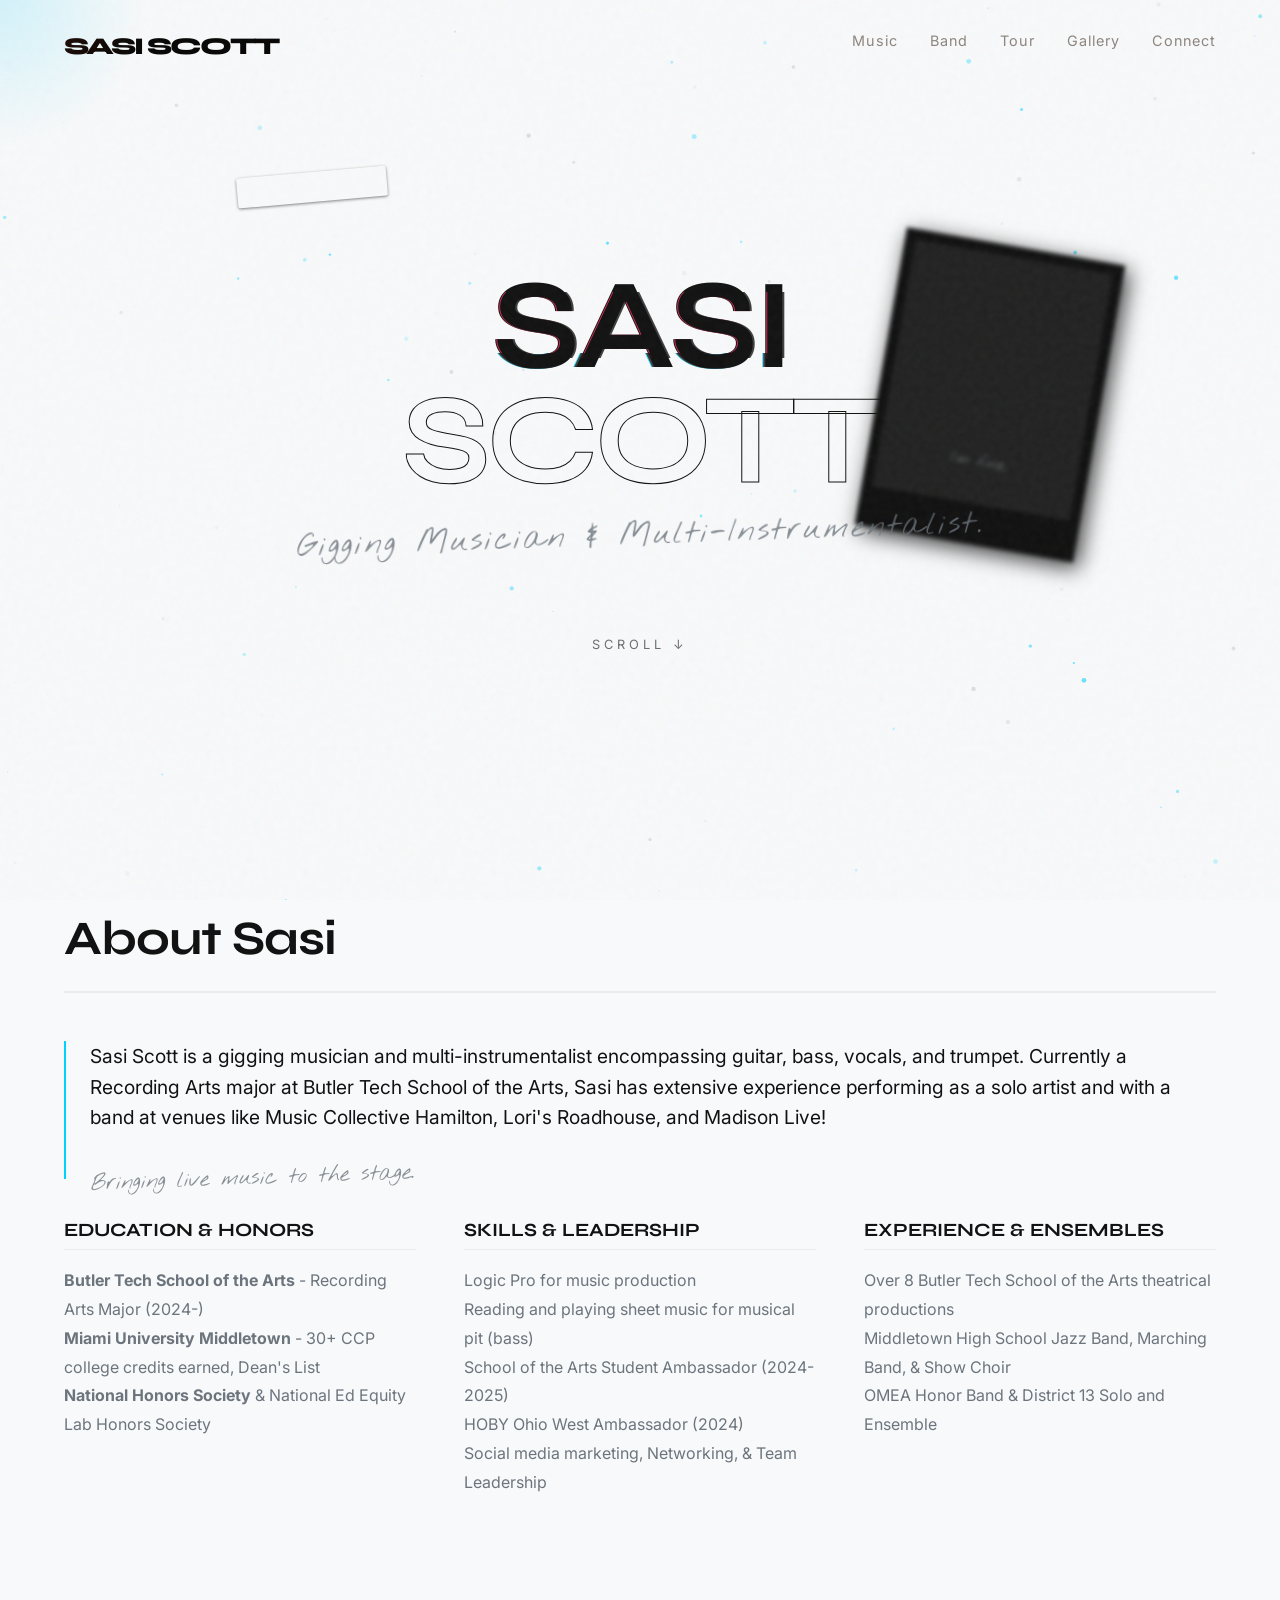
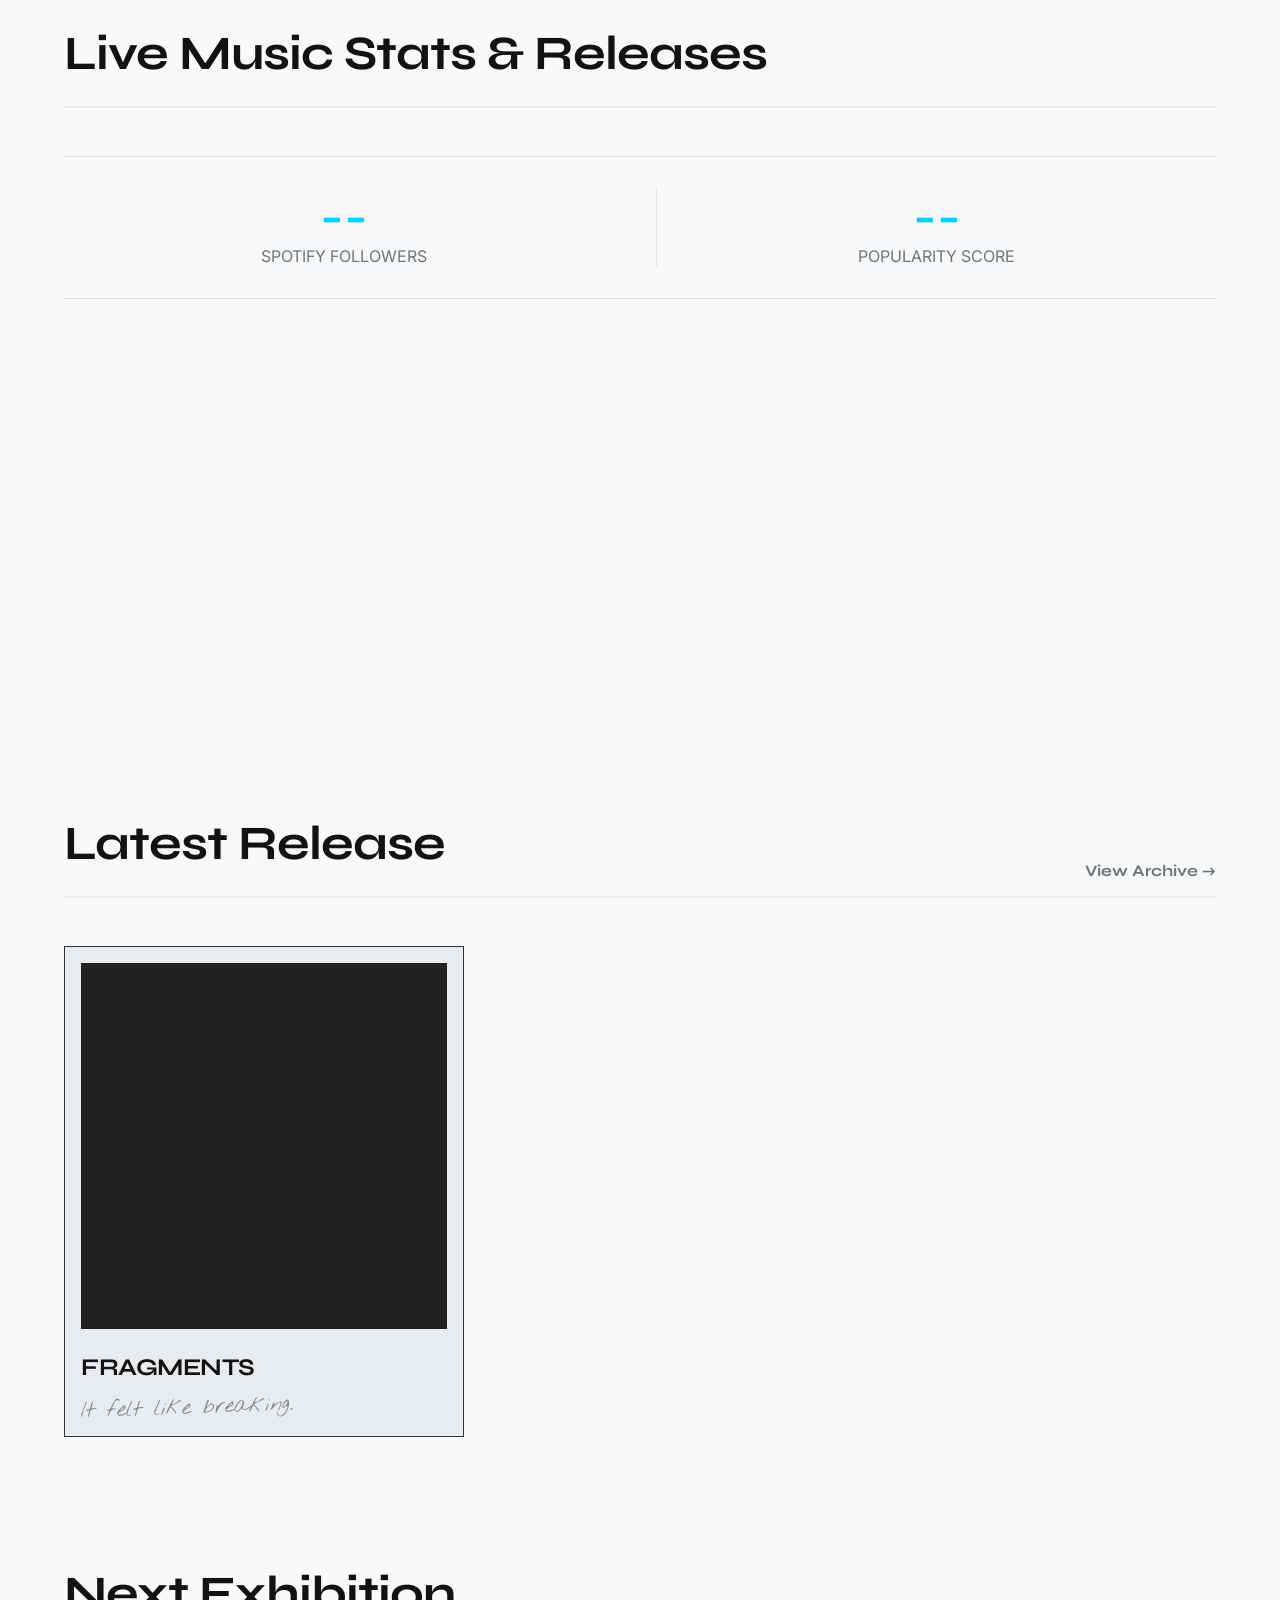
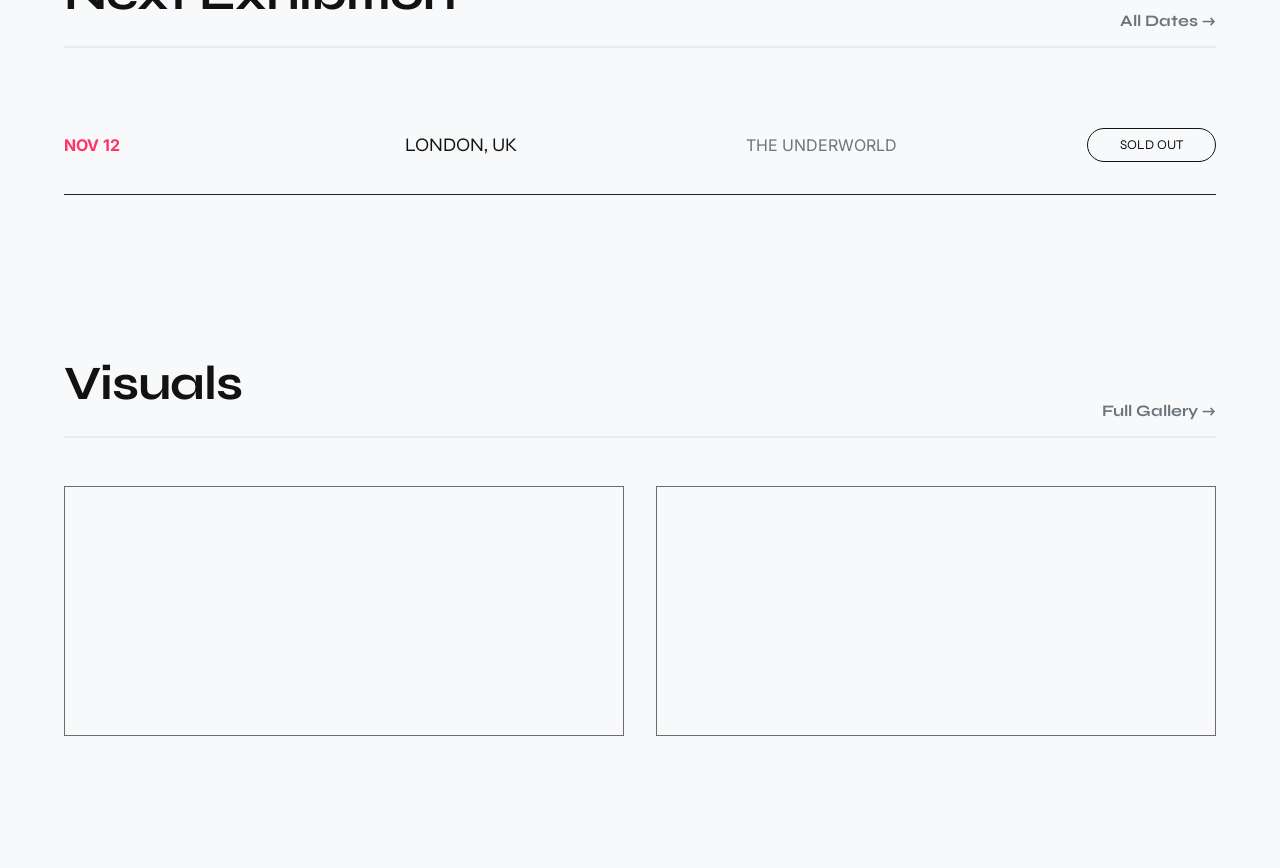
==== index.html @ 27480a1c "update backend error checking" ====
<!DOCTYPE html>
<html lang="en">
<head>
    <meta charset="UTF-8">
    <meta name="viewport" content="width=device-width, initial-scale=1.0">
    <title>Sasi Scott | Contemporary Art & Music</title>
    <link rel="stylesheet" href="css/style.css">
    <link rel="preconnect" href="https://fonts.googleapis.com">
    <link rel="preconnect" href="https://fonts.gstatic.com" crossorigin>
    <link href="https://fonts.googleapis.com/css2?family=Inter:wght@300;400;800&family=Nothing+You+Could+Do&family=Syne:wght@400;700;800&display=swap" rel="stylesheet">
</head>
<body>
    <!-- Netlify Identity Widget for CMS -->
    <script src="https://identity.netlify.com/v1/netlify-identity-widget.js"></script>

    <div id="grain-overlay"></div>
    <div class="cursor-glow"></div>

    <!-- Ambient Particles Background -->
    <canvas id="particle-canvas"></canvas>

    <nav>
        <div class="logo"><a href="#" onclick="navTo('home')">SASI SCOTT</a></div>
        <div class="links">
            <a href="#" onclick="navTo('music')">Music</a>
            <a href="#" onclick="navTo('band')">Band</a>
            <a href="#" onclick="navTo('tour')">Tour</a>
            <a href="#" onclick="navTo('gallery')">Gallery</a>
            <a href="#" onclick="navTo('contact')">Connect</a>
        </div>
    </nav>

    <main id="app">
        <!-- Home Section -->
        <section id="home" class="view active">
            <div class="hero-container">
                <div class="floating-element tape" style="top: 10%; left: 15%; transform: rotate(-5deg);"></div>
                <div class="floating-element photo blur-effect" style="top: 20%; right: 10%; transform: rotate(10deg);">
                    <div class="polaroid">I'm fine.</div>
                </div>
                <h1 class="cinematic-title">
                    <span class="glitch" data-text="SASI">SASI</span><br>
                    <span class="outline-text">SCOTT</span>
                </h1>
                <p class="handwritten hero-notes">Gigging Musician & Multi-Instrumentalist.</p>
                <div class="cta-scroll">Scroll &darr;</div>
            </div>

            <!-- Home Content Summaries -->
            <div class="home-summary">
                
                <!-- About Me -->
                <div class="summary-block reveal">
                    <div class="exhibit-header">
                        <h2>About Sasi</h2>
                    </div>
                    <div class="about-content" style="display: flex; flex-direction: column; gap: 2.5rem;">
                        <!-- Intro Bio -->
                        <div style="border-left: 2px solid var(--accent); padding-left: 1.5rem;">
                            <p style="font-size: 1.2rem; line-height: 1.6; margin-bottom: 1rem;">
                                Sasi Scott is a gigging musician and multi-instrumentalist encompassing guitar, bass, vocals, and trumpet. Currently a Recording Arts major at Butler Tech School of the Arts, Sasi has extensive experience performing as a solo artist and with a band at venues like Music Collective Hamilton, Lori's Roadhouse, and Madison Live!
                            </p>
                            <p class="handwritten">Bringing live music to the stage.</p>
                        </div>
                        
                        <!-- Resume Grid -->
                        <div style="display: grid; grid-template-columns: repeat(auto-fit, minmax(280px, 1fr)); gap: 3rem;">
                            
                            <!-- Education & Honors -->
                            <div>
                                <h3 style="font-family: var(--font-heading); margin-bottom: 1rem; border-bottom: 1px solid var(--charcoal); padding-bottom: 0.5rem; text-transform: uppercase;">Education & Honors</h3>
                                <ul style="list-style: none; color: var(--silver); line-height: 1.8;">
                                    <li><strong>Butler Tech School of the Arts</strong> - Recording Arts Major (2024-)</li>
                                    <li><strong>Miami University Middletown</strong> - 30+ CCP college credits earned, Dean's List</li>
                                    <li><strong>National Honors Society</strong> & National Ed Equity Lab Honors Society</li>
                                </ul>
                            </div>
                            
                            <!-- Skills & Tools -->
                            <div>
                                <h3 style="font-family: var(--font-heading); margin-bottom: 1rem; border-bottom: 1px solid var(--charcoal); padding-bottom: 0.5rem; text-transform: uppercase;">Skills & Leadership</h3>
                                <ul style="list-style: none; color: var(--silver); line-height: 1.8;">
                                    <li>Logic Pro for music production</li>
                                    <li>Reading and playing sheet music for musical pit (bass)</li>
                                    <li>School of the Arts Student Ambassador (2024-2025)</li>
                                    <li>HOBY Ohio West Ambassador (2024)</li>
                                    <li>Social media marketing, Networking, & Team Leadership</li>
                                </ul>
                            </div>

                            <!-- Extracurriculars -->
                            <div>
                                <h3 style="font-family: var(--font-heading); margin-bottom: 1rem; border-bottom: 1px solid var(--charcoal); padding-bottom: 0.5rem; text-transform: uppercase;">Experience & Ensembles</h3>
                                <ul style="list-style: none; color: var(--silver); line-height: 1.8;">
                                    <li>Over 8 Butler Tech School of the Arts theatrical productions</li>
                                    <li>Middletown High School Jazz Band, Marching Band, & Show Choir</li>
                                    <li>OMEA Honor Band & District 13 Solo and Ensemble</li>
                                </ul>
                            </div>
                            
                        </div>
                    </div>
                </div>

                <!-- Music Stats & Spotify -->
                <div class="summary-block reveal">
                    <div class="exhibit-header">
                        <h2>Live Music Stats & Releases</h2>
                    </div>
                    
                    <!-- Live Stats Container fetched from Netlify Function -->
                    <div id="spotify-live-stats" class="stats-grid" style="display: grid; grid-template-columns: repeat(2, 1fr); gap: 2rem; text-align: center; border-top: 1px solid var(--washed-blue); border-bottom: 1px solid var(--washed-blue); padding: 2rem 0; margin-bottom: 2rem;">
                        <div>
                            <h3 id="stat-followers" style="font-size: 3rem; font-family: var(--font-heading); color: var(--accent);">--</h3>
                            <p style="color: var(--silver); text-transform: uppercase;">Spotify Followers</p>
                        </div>
                        <div style="border-left: 1px solid var(--washed-blue);">
                            <h3 id="stat-popularity" style="font-size: 3rem; font-family: var(--font-heading); color: var(--accent);">--</h3>
                            <p style="color: var(--silver); text-transform: uppercase;">Popularity Score</p>
                        </div>
                    </div>

                    <!-- Auto-updating Spotify element -->
                    <div style="text-align: center;">
                        <iframe src="https://open.spotify.com/embed/artist/3WTWf9VjFi4QbSoHV52VGJ" width="100%" height="352" frameBorder="0" allowfullscreen="" allow="autoplay; clipboard-write; encrypted-media; fullscreen; picture-in-picture"></iframe>
                    </div>
                </div>

                <!-- Music Teaser -->
                <div class="summary-block reveal">
                    <div class="exhibit-header">
                        <h2>Latest Release</h2>
                        <a href="#" onclick="navTo('music')" class="view-more">View Archive &rarr;</a>
                    </div>
                    <div class="album-card exhibit-item" style="max-width: 400px;">
                        <div class="album-art" style="background: #222"></div>
                        <div class="album-info">
                            <h3>FRAGMENTS</h3>
                            <p class="handwritten">It felt like breaking.</p>
                        </div>
                    </div>
                </div>

                <!-- Tour Teaser -->
                <div class="summary-block reveal">
                    <div class="exhibit-header">
                        <h2>Next Exhibition</h2>
                        <a href="#" onclick="navTo('tour')" class="view-more">All Dates &rarr;</a>
                    </div>
                    <ul class="tour-list" style="margin-bottom: 2rem;">
                        <li class="tour-date">
                            <span class="date">NOV 12</span>
                            <span class="city">LONDON, UK</span>
                            <span class="venue">THE UNDERWORLD</span>
                            <button class="tix-btn">SOLD OUT</button>
                        </li>
                    </ul>
                </div>

                <!-- Gallery Teaser -->
                <div class="summary-block reveal">
                    <div class="exhibit-header">
                        <h2>Visuals</h2>
                        <a href="#" onclick="navTo('gallery')" class="view-more">Full Gallery &rarr;</a>
                    </div>
                    <div class="masonry" style="column-count: 2;">
                        <div class="masonry-item" style="height: 250px; background: url('https://images.unsplash.com/photo-1514525253161-7a46d19cd819?q=80&w=2667&auto=format&fit=crop') center/cover;"></div>
                        <div class="masonry-item" style="height: 250px; background: url('https://images.unsplash.com/photo-1459749411175-04bf5292ceea?q=80&w=2000&auto=format&fit=crop') center/cover;"></div>
                    </div>
                </div>
            </div>
        </section>

        <!-- Music Section -->
        <section id="music" class="view">
            <div class="exhibit-header reveal">
                <h2>I. Solo Archive</h2>
                <p>Curated noise and late night thoughts. Just me.</p>
            </div>
            <div class="albums-grid" id="dynamic-music">
                <!-- Music cards will be loaded here from data.js -->
            </div>
        </section>

        <!-- Band Section -->
        <section id="band" class="view">
            <div class="scrapbook-container reveal">
                <h2 class="chaos-title">THE BAND</h2>
                <div class="exhibit-header" style="position: relative; z-index: 10; margin-top: 5rem;">
                    <h3>My live band. A separate entity.</h3>
                    <p>They are family, but the chaos they bring is entirely their own.</p>
                </div>
                <div class="scrapbook-item" style="top:30%; left:10%; transform:rotate(-4deg);">
                    <div class="tape-piece"></div>
                    <div class="placeholder-img" style="background:#222;">[ Blurred Rehearsal Photo ]</div>
                    <p class="handwritten">3 AM in London</p>
                </div>
                <div class="scrapbook-item" style="top:40%; right:15%; transform:rotate(6deg);">
                    <div class="tape-piece"></div>
                    <div class="placeholder-img" style="background:#333;">[ Stage Dive ]</div>
                    <p class="handwritten">Everything hurts</p>
                </div>
            </div>
        </section>

        <!-- Tour Section -->
        <section id="tour" class="view">
            <div class="exhibit-header">
                <h2>II. Live Exhibitions</h2>
            </div>
            <ul class="tour-list" id="dynamic-tour">
                <!-- Tour dates will be loaded here from data.js -->
            </ul>
        </section>

        <!-- Gallery Section -->
        <section id="gallery" class="view">
             <div class="exhibit-header reveal">
                 <h2>III. Visual Archive</h2>
                 <p>Disposable thoughts.</p>
             </div>
             <div class="masonry" id="dynamic-gallery">
                 <!-- Gallery images will be loaded here from data.js -->
             </div>
        </section>

        <!-- Contact Section -->
        <section id="contact" class="view">
            <div class="contact-container reveal">
                <h2 class="cinematic-title" style="font-size: 4rem;">DROP A LINE</h2>
                <div class="contact-grid">
                    <div class="contact-info">
                        <p>Management: mgmt@sasiscott.com</p>
                        <p>Booking: live@sasiscott.com</p>
                        <ul class="social-links">
                            <li><a href="#">Spotify</a></li>
                            <li><a href="#">Apple Music</a></li>
                            <li><a href="#">Instagram</a></li>
                            <li><a href="#">YouTube</a></li>
                        </ul>
                    </div>
                    <form class="minimal-form">
                        <input type="text" placeholder="Your name" required>
                        <input type="email" placeholder="Your email" required>
                        <textarea placeholder="Tell me something..." rows="4" required></textarea>
                        <button type="submit" class="tix-btn">Send into the void</button>
                    </form>
                </div>
            </div>
        </section>

    </main>

    <!-- App Logic -->
    <script src="js/app.js"></script>

    <!-- Handle CMS Authentication Redirect -->
    <script>
      if (window.netlifyIdentity) {
        window.netlifyIdentity.on("init", user => {
          if (!user) {
            window.netlifyIdentity.on("login", () => {
              document.location.href = "/admin/";
            });
          }
        });
      }
    </script>
</body>
</html>
---- css/style.css ----
:root {
    --bg-dark: #f8f9fa; /* Bright, clean gallery white */
    --charcoal: #e9ecef; /* Light structural shapes */
    --silver: #6c757d; /* Medium cool grey for subtle text */
    --faded-white: #121212; /* Core text now dark for contrast */
    --washed-blue: #dee2e6; /* Soft architectural borders */
    --muted-purple: #f1f3f5; /* Off-white block shadows */
    --soft-red: #ff3366; /* Vibrant abstract pink/red */
    --accent: #00d2ff; /* Electric cyan contrast */
    --font-heading: 'Syne', sans-serif;
    --font-body: 'Inter', sans-serif;
    --font-hand: 'Nothing You Could Do', cursive;
}

* {
    box-sizing: border-box;
    margin: 0;
    padding: 0;
}

body {
    background-color: var(--bg-dark);
    color: var(--faded-white);
    font-family: var(--font-body);
    overflow-x: hidden;
    scroll-behavior: smooth;
    cursor: crosshair; /* Adds to the chaotic artistic feel */
}

/* Film Grain Overlay */
#grain-overlay {
    position: fixed;
    top: 0;
    left: 0;
    width: 100vw;
    height: 100vh;
    pointer-events: none;
    z-index: 9999;
    opacity: 0.04;
    background-image: url('data:image/svg+xml,%3Csvg viewBox="0 0 200 200" xmlns="http://www.w3.org/2000/svg"%3E%3Cfilter id="noiseFilter"%3E%3CfeTurbulence type="fractalNoise" baseFrequency="0.65" numOctaves="3" stitchTiles="stitch"/%3E%3C/filter%3E%3Crect width="100%25" height="100%25" filter="url(%23noiseFilter)"/%3E%3C/svg%3E');
}

/* Custom Cursor Glow */
.cursor-glow {
    position: fixed;
    top: 0;
    left: 0;
    width: 300px;
    height: 300px;
    background: radial-gradient(circle, rgba(0, 210, 255, 0.15) 0%, rgba(248, 249, 250, 0) 70%);
    border-radius: 50%;
    pointer-events: none;
    transform: translate(-50%, -50%);
    z-index: 1;
    mix-blend-mode: multiply;
    transition: width 0.3s, height 0.3s;
}

/* Ambient Particles Canvas */
#particle-canvas {
    position: fixed;
    top: 0;
    left: 0;
    width: 100vw;
    height: 100vh;
    z-index: -2;
    pointer-events: none;
}

/* Navigation */
nav {
    position: fixed;
    top: 0;
    left: 0;
    width: 100%;
    display: flex;
    justify-content: space-between;
    padding: 2rem 4rem;
    z-index: 100;
    mix-blend-mode: difference;
}

.logo a {
    font-family: var(--font-heading);
    font-weight: 800;
    font-size: 1.5rem;
    letter-spacing: -2px;
    color: #fff;
    text-decoration: none;
    text-transform: uppercase;
}

.links {
    display: flex;
    gap: 2rem;
}

.links a {
    color: var(--silver);
    text-decoration: none;
    font-size: 0.9rem;
    letter-spacing: 1px;
    position: relative;
    transition: color 0.3s;
}

.links a:hover {
    color: #fff;
}

.links a::after {
    content: '';
    position: absolute;
    bottom: -5px;
    left: 0;
    width: 0%;
    height: 1px;
    background-color: var(--soft-red);
    transition: width 0.3s ease;
}

.links a:hover::after {
    width: 100%;
}

/* Views Routing */
.view {
    display: none;
    min-height: 100vh;
    padding: 100px 4rem;
    position: relative;
    z-index: 10;
    animation: fadeExh 0.8s ease forwards;
    opacity: 0;
}

.view.active {
    display: block;
}

@keyframes fadeExh {
    from { opacity: 0; transform: translateY(20px); filter: blur(10px); }
    to { opacity: 1; transform: translateY(0); filter: blur(0); }
}

/* Typography styles */
.handwritten {
    font-family: var(--font-hand);
    color: var(--silver);
    font-size: 1.4rem;
    transform: rotate(-2deg);
    opacity: 0.8;
}

.exhibit-header {
    margin-bottom: 4rem;
    border-bottom: 1px solid #333;
    padding-bottom: 1rem;
}

.exhibit-header h2 {
    font-family: var(--font-heading);
    font-size: 3rem;
    font-weight: 700;
    letter-spacing: -1px;
    margin-bottom: 0.5rem;
    text-align: left;
}

.exhibit-header p {
    color: var(--silver);
    font-style: italic;
}

/* Home Section */
#home {
    text-align: center;
}

.hero-container {
    position: relative;
    z-index: 2;
    min-height: 80vh;
    display: flex;
    flex-direction: column;
    align-items: center;
    justify-content: center;
}

.cinematic-title {
    font-family: var(--font-heading);
    font-size: 8rem;
    line-height: 0.9;
    letter-spacing: -5px;
    text-transform: uppercase;
    position: relative;
    display: inline-block;
}

.outline-text {
    -webkit-text-stroke: 1px var(--faded-white);
    color: transparent;
}

/* Glitch Effect */
.glitch {
    position: relative;
    display: inline-block;
    color: var(--faded-white);
}

.glitch::before, .glitch::after {
    content: attr(data-text);
    position: absolute;
    top: 0;
    left: 0;
    width: 100%;
    height: 100%;
    opacity: 0.8;
}

.glitch::before {
    left: 2px;
    text-shadow: -1px 0 var(--soft-red);
    clip: rect(24px, 550px, 90px, 0);
    animation: glitch-anim 2s infinite linear alternate-reverse;
}

.glitch::after {
    left: -2px;
    text-shadow: -1px 0 var(--accent);
    clip: rect(85px, 550px, 140px, 0);
    animation: glitch-anim 2.5s infinite linear alternate-reverse;
}

@keyframes glitch-anim {
    0% { clip: rect(42px, 9999px, 44px, 0); }
    20% { clip: rect(12px, 9999px, 59px, 0); }
    40% { clip: rect(48px, 9999px, 98px, 0); }
    60% { clip: rect(85px, 9999px, 10px, 0); }
    80% { clip: rect(6px, 9999px, 80px, 0); }
    100% { clip: rect(90px, 9999px, 110px, 0); }
}

.hero-notes {
    margin-top: 1rem;
    font-size: 2rem;
    letter-spacing: 2px;
}

.cta-scroll {
    margin-top: 5rem;
    font-size: 0.8rem;
    letter-spacing: 4px;
    text-transform: uppercase;
    animation: bob 2s infinite ease-in-out;
    opacity: 0.6;
}

@keyframes bob {
    0%, 100% { transform: translateY(0); }
    50% { transform: translateY(10px); }
}

/* Floating Elements (Tape, Polaroids) */
.floating-element {
    position: absolute;
    z-index: -1;
}

.tape {
    width: 150px;
    height: 30px;
    background-color: rgba(255,255,255,0.1);
    box-shadow: 0 1px 3px rgba(0,0,0,0.5);
    border-radius: 2px;
}

.photo {
    background: #111;
    padding: 10px 10px 40px 10px;
    border: 1px solid #333;
    box-shadow: 5px 5px 20px rgba(0,0,0,0.8);
}

.photo .polaroid {
    background: #222;
    width: 200px;
    height: 250px;
    display: flex;
    align-items: flex-end;
    justify-content: center;
    padding-bottom: 2rem;
    font-family: var(--font-hand);
    color: var(--silver);
}

.blur-effect {
    filter: blur(2px) grayscale(50%);
    transition: filter 0.5s ease;
}

.blur-effect:hover {
    filter: blur(0px) grayscale(0%);
    z-index: 10;
}

/* Music Section */
.albums-grid {
    display: grid;
    grid-template-columns: repeat(auto-fit, minmax(300px, 1fr));
    gap: 3rem;
}

.album-card {
    background: var(--charcoal);
    padding: 1rem;
    border: 1px solid #333;
    transition: transform 0.4s ease, box-shadow 0.4s ease;
}

.album-card:hover {
    transform: translateY(-10px) scale(1.02);
    box-shadow: 0 20px 40px rgba(0,0,0,0.7);
}

.album-art {
    width: 100%;
    aspect-ratio: 1;
    background: #222; /* Placeholder */
    margin-bottom: 1.5rem;
    position: relative;
    overflow: hidden;
}

.album-art::after {
    content: '';
    position: absolute;
    top: 0; left: -100%;
    width: 50%; height: 100%;
    background: linear-gradient(to right, transparent, rgba(255,255,255,0.1), transparent);
    transform: skewX(-20deg);
    transition: 0.5s;
}

.album-card:hover .album-art::after {
    left: 150%;
}

.album-info h3 {
    font-family: var(--font-heading);
    font-size: 1.5rem;
    margin-bottom: 0.5rem;
    letter-spacing: -0.5px;
}

/* Band Scrapbook */
.scrapbook-container {
    position: relative;
    height: 80vh;
}

.chaos-title {
    font-family: var(--font-heading);
    font-size: 6rem;
    position: absolute;
    top: 50%;
    left: 50%;
    transform: translate(-50%, -50%);
    opacity: 0.1;
    white-space: nowrap;
}

.scrapbook-item {
    position: absolute;
    padding: 10px;
    background: rgba(20,20,20,0.9);
    border: 1px solid #444;
    box-shadow: 10px 10px 30px rgba(0,0,0,0.9);
    transition: z-index 0s, transform 0.3s;
}

.scrapbook-item:hover {
    z-index: 100;
    transform: scale(1.1) rotate(0deg) !important;
}

.placeholder-img {
    width: 250px;
    height: 300px;
    display: flex;
    align-items: center;
    justify-content: center;
    color: #666;
    margin-bottom: 1rem;
    font-style: italic;
}

.tape-piece {
    position: absolute;
    top: -15px;
    left: 50%;
    transform: translateX(-50%);
    width: 80px;
    height: 25px;
    background: rgba(255,255,255,0.15);
    backdrop-filter: blur(2px);
}

/* Journal */
.diary-layout {
    max-width: 800px;
    margin: 0 auto;
}

.diary-page {
    background: #111;
    padding: 4rem;
    border-left: 2px dashed #333;
    position: relative;
}

.diary-page .date {
    font-family: monospace;
    color: var(--accent);
    margin-bottom: 2rem;
}

.diary-page p {
    font-size: 1.2rem;
    line-height: 1.8;
    color: var(--silver);
    font-family: serif; /* Adds to diary feel */
}

/* Tour */
.tour-list {
    list-style: none;
}

.tour-date {
    display: flex;
    justify-content: space-between;
    align-items: center;
    padding: 2rem 0;
    border-bottom: 1px solid #222;
    transition: background 0.3s;
}

.tour-date:hover {
    background: rgba(255,255,255,0.02);
    padding-left: 1rem;
    padding-right: 1rem;
}

.tour-date span {
    flex: 1;
}

.tour-date .date { color: var(--soft-red); font-weight: bold; }
.tour-date .city { font-family: var(--font-heading); font-size: 1.2rem; }
.tour-date .venue { color: var(--silver); }

.tix-btn {
    background: transparent;
    border: 1px solid var(--faded-white);
    color: var(--faded-white);
    padding: 0.5rem 2rem;
    border-radius: 50px;
    cursor: pointer;
    font-family: var(--font-heading);
    text-transform: uppercase;
    transition: 0.3s;
}

.tix-btn:hover {
    background: var(--faded-white);
    color: var(--bg-dark);
}

/* Gallery Masonry */
.masonry {
    column-count: 3;
    column-gap: 2rem;
}

.masonry-item {
    background: #1a1a1a;
    margin-bottom: 2rem;
    break-inside: avoid;
    border: 1px solid #333;
    opacity: 0.7;
    transition: 0.5s;
}

.masonry-item:hover {
    opacity: 1;
    box-shadow: 0 0 20px var(--accent);
}

/* Contact Section */
.contact-container {
    max-width: 900px;
    margin: 0 auto;
    padding-top: 5rem;
}

.contact-grid {
    display: grid;
    grid-template-columns: 1fr 1fr;
    gap: 4rem;
    margin-top: 4rem;
}

.contact-info p {
    color: var(--silver);
    margin-bottom: 1rem;
    font-size: 1.1rem;
}

.social-links {
    list-style: none; /* Removing margin-top just to keep it tight, adding it below */
    margin-top: 2rem;
}

.social-links li {
    margin-bottom: 0.8rem;
}

.social-links a {
    color: var(--faded-white);
    text-decoration: none;
    font-family: var(--font-heading);
    font-size: 1.2rem;
    text-transform: uppercase;
    transition: color 0.3s;
}

.social-links a:hover {
    color: var(--soft-red);
}

.minimal-form {
    display: flex;
    flex-direction: column;
    gap: 1.5rem;
}

.minimal-form input, .minimal-form textarea {
    background: transparent;
    border: none;
    border-bottom: 1px solid #444;
    color: var(--faded-white);
    font-family: var(--font-body);
    font-size: 1rem;
    padding: 0.5rem 0;
    resize: vertical;
}

.minimal-form input:focus, .minimal-form textarea:focus {
    outline: none;
    border-bottom-color: var(--soft-red);
}

/* Scroll Reveals */
.reveal {
    opacity: 0;
    transform: translateY(30px);
    transition: all 0.8s ease-out;
}

.reveal.active {
    opacity: 1;
    transform: translateY(0);
}

/* Home Summary Blocks */
.home-summary {
    margin-top: 10vh;
    display: flex;
    flex-direction: column;
    gap: 8rem;
    text-align: left;
}

.summary-block .exhibit-header {
    display: flex;
    justify-content: space-between;
    align-items: flex-end;
    border-bottom: 2px solid var(--charcoal);
    padding-bottom: 1rem;
    margin-bottom: 3rem;
}

.view-more {
    color: var(--silver);
    text-decoration: none;
    font-family: var(--font-heading);
    font-weight: 700;
    font-size: 1rem;
    transition: 0.3s;
}

.view-more:hover {
    color: var(--soft-red);
}

/* Responsive */
@media (max-width: 768px) {
    .cinematic-title { font-size: 4rem; }
    nav { flex-direction: column; align-items: center; gap: 1rem; padding: 1rem; }
    .tour-date { flex-direction: column; gap: 1rem; text-align: center; }
    .masonry { column-count: 1; }
    .view { padding: 120px 2rem 4rem 2rem; }
}
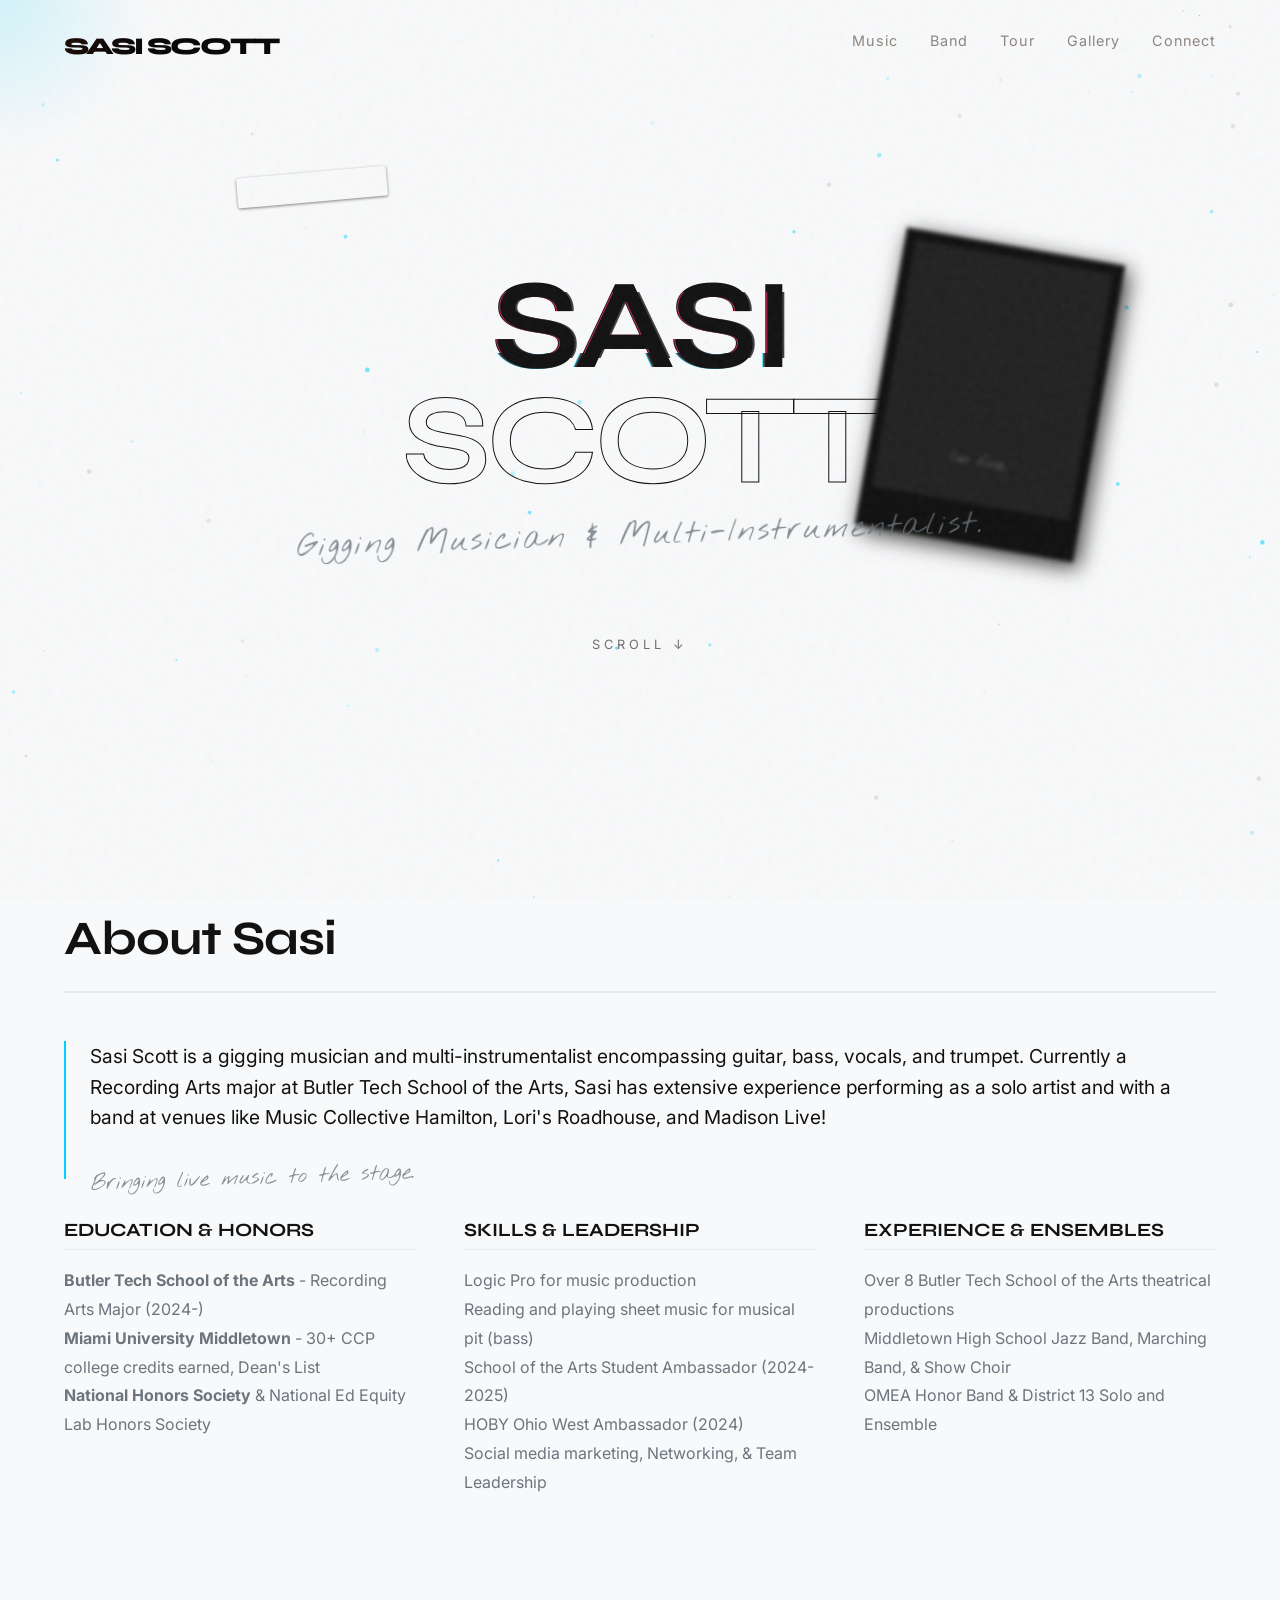
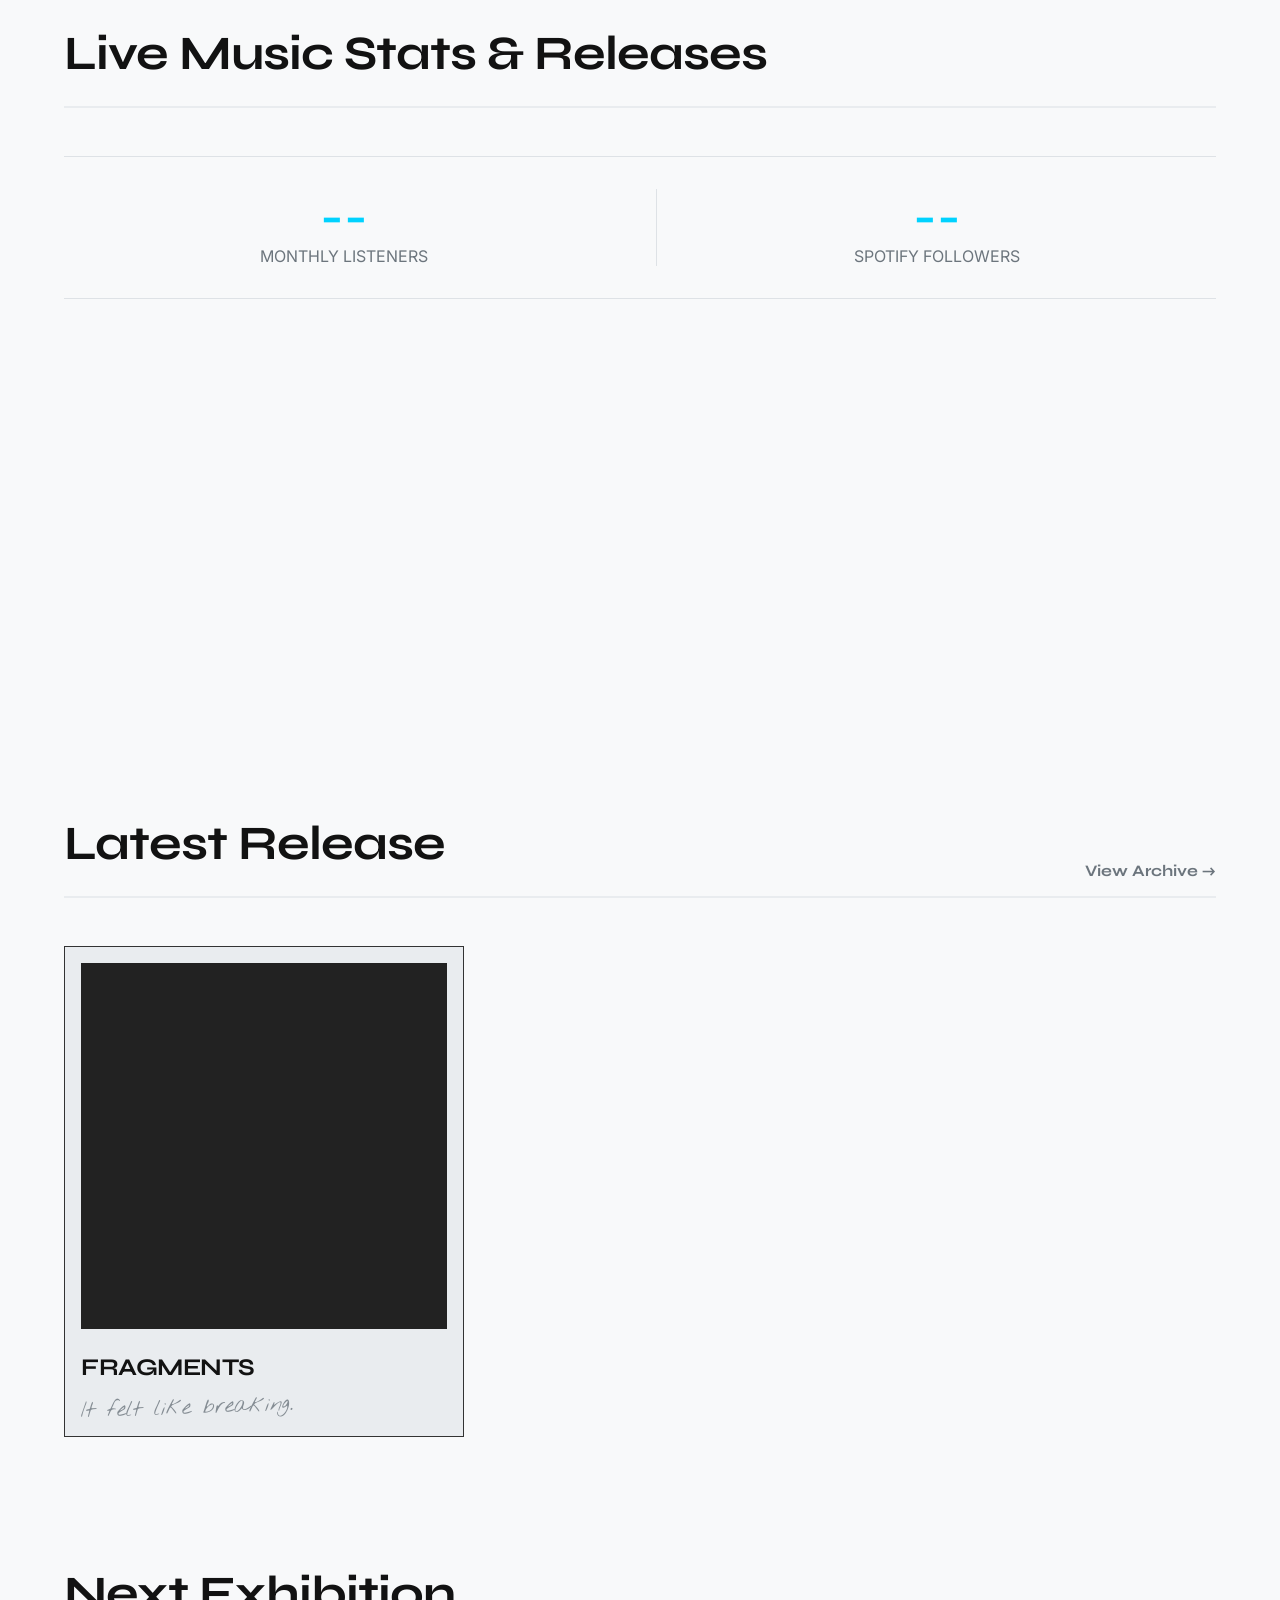
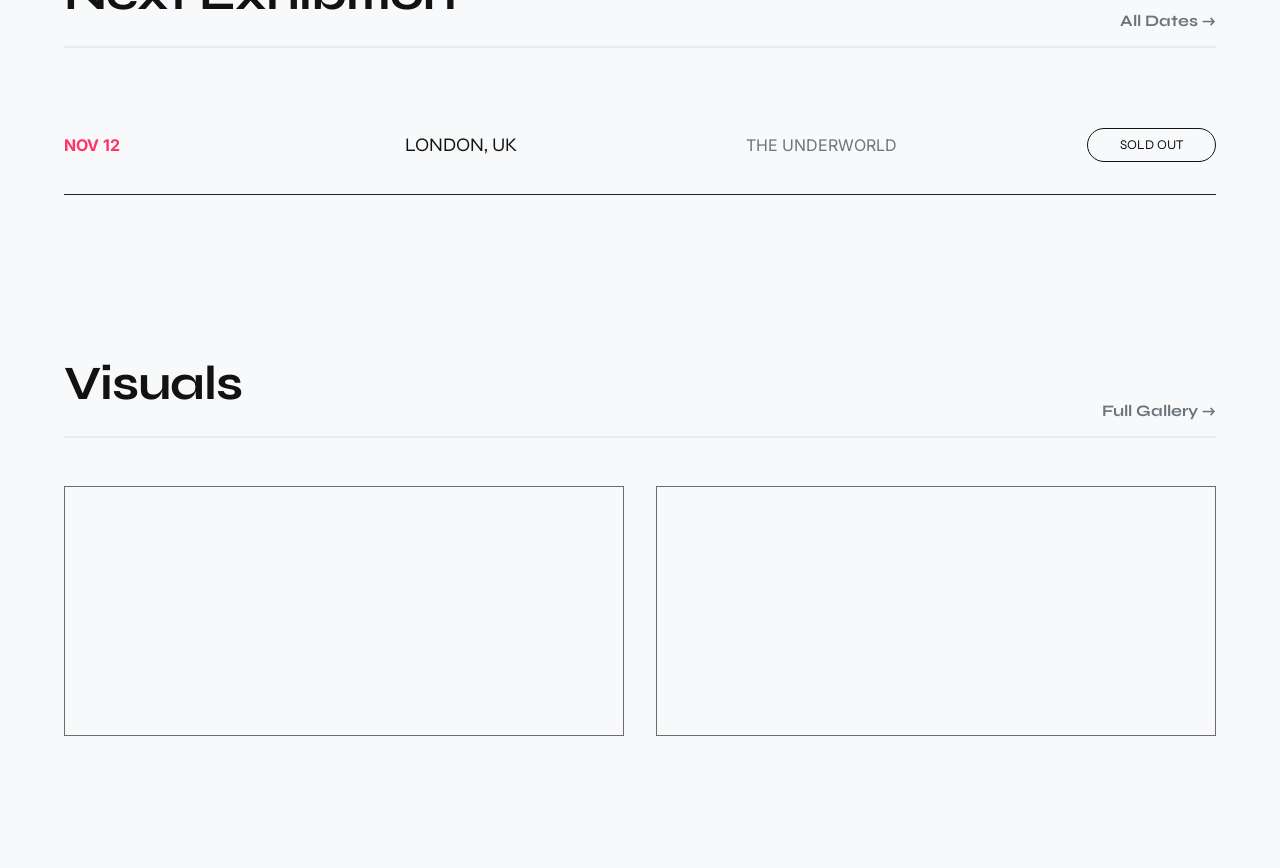
==== commit c85a454c: "Hybrid scraping for monthly listeners and API for releases" ====
--- a/index.html
+++ b/index.html
@@ -111,12 +111,12 @@
                     <!-- Live Stats Container fetched from Netlify Function -->
                     <div id="spotify-live-stats" class="stats-grid" style="display: grid; grid-template-columns: repeat(2, 1fr); gap: 2rem; text-align: center; border-top: 1px solid var(--washed-blue); border-bottom: 1px solid var(--washed-blue); padding: 2rem 0; margin-bottom: 2rem;">
                         <div>
+                            <h3 id="stat-listeners" style="font-size: 3rem; font-family: var(--font-heading); color: var(--accent);">--</h3>
+                            <p style="color: var(--silver); text-transform: uppercase;">Monthly Listeners</p>
+                        </div>
+                        <div style="border-left: 1px solid var(--washed-blue);">
                             <h3 id="stat-followers" style="font-size: 3rem; font-family: var(--font-heading); color: var(--accent);">--</h3>
                             <p style="color: var(--silver); text-transform: uppercase;">Spotify Followers</p>
-                        </div>
-                        <div style="border-left: 1px solid var(--washed-blue);">
-                            <h3 id="stat-popularity" style="font-size: 3rem; font-family: var(--font-heading); color: var(--accent);">--</h3>
-                            <p style="color: var(--silver); text-transform: uppercase;">Popularity Score</p>
                         </div>
                     </div>
 
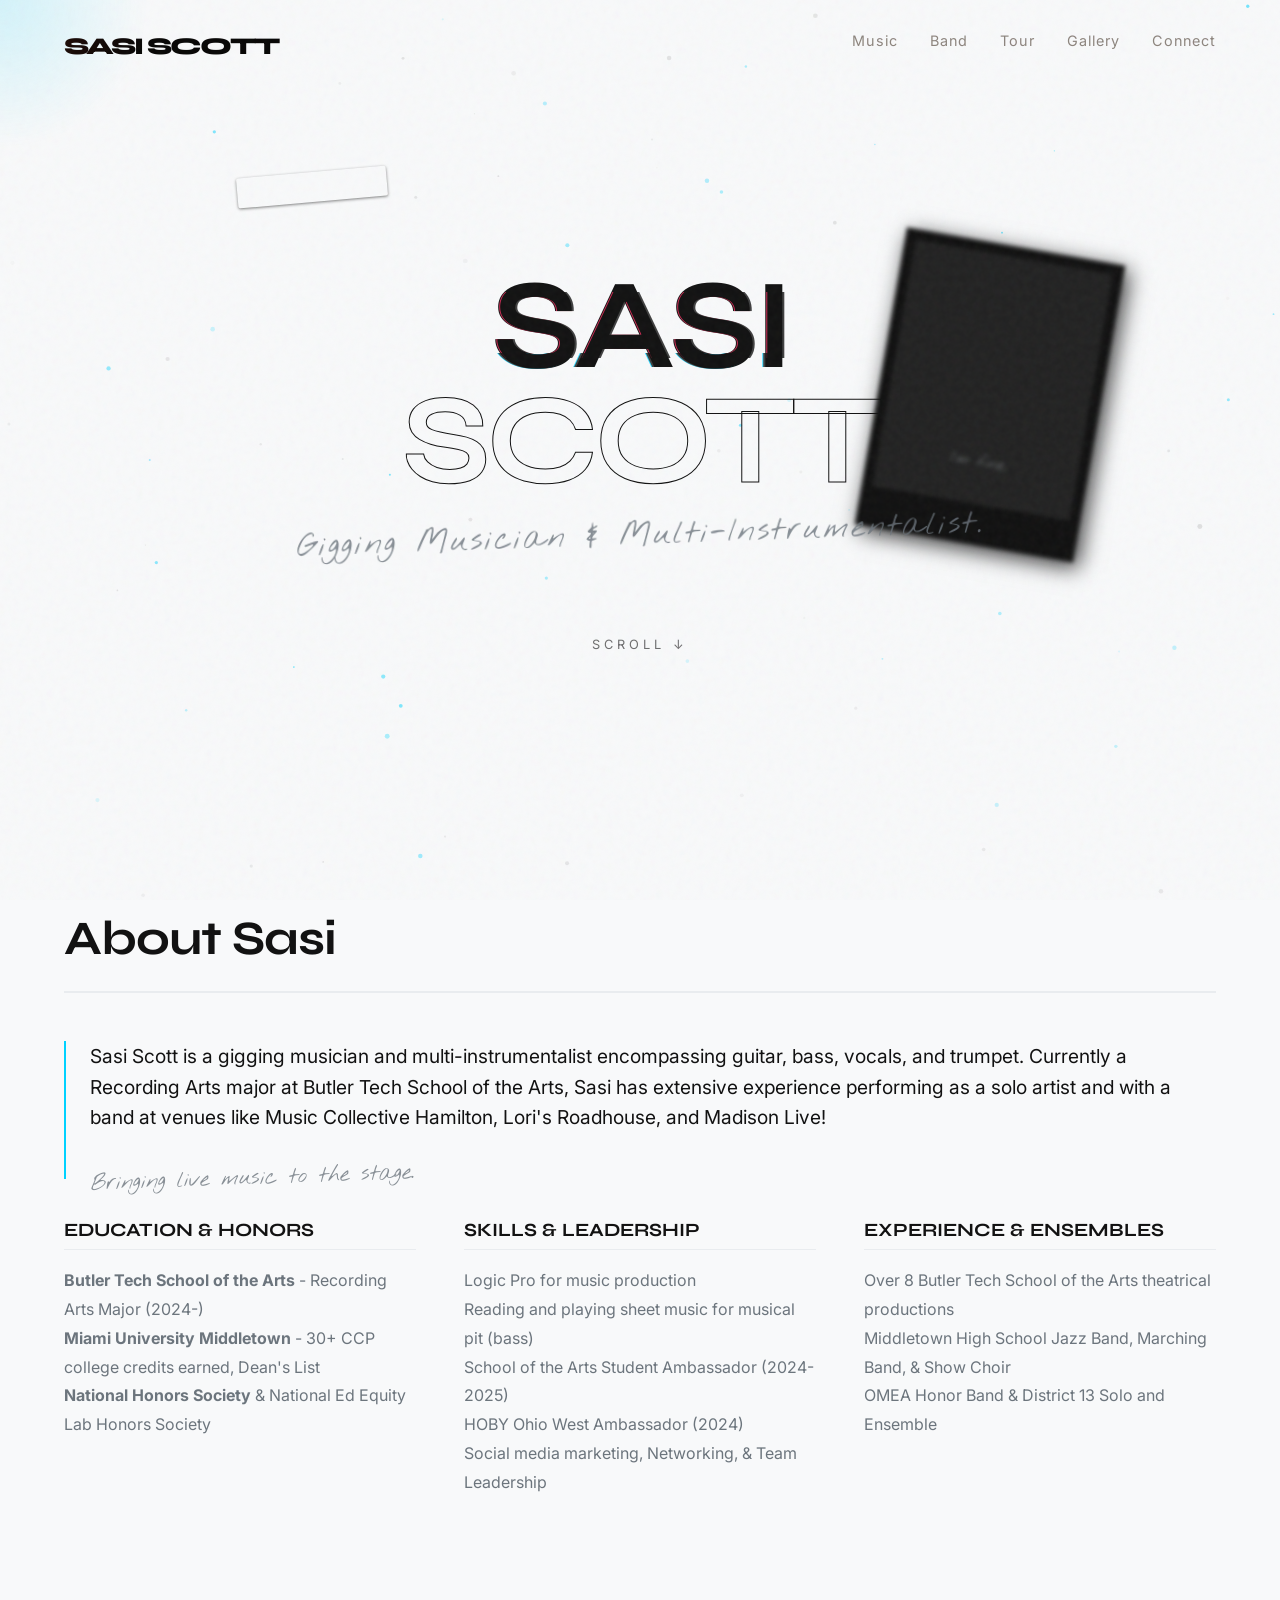
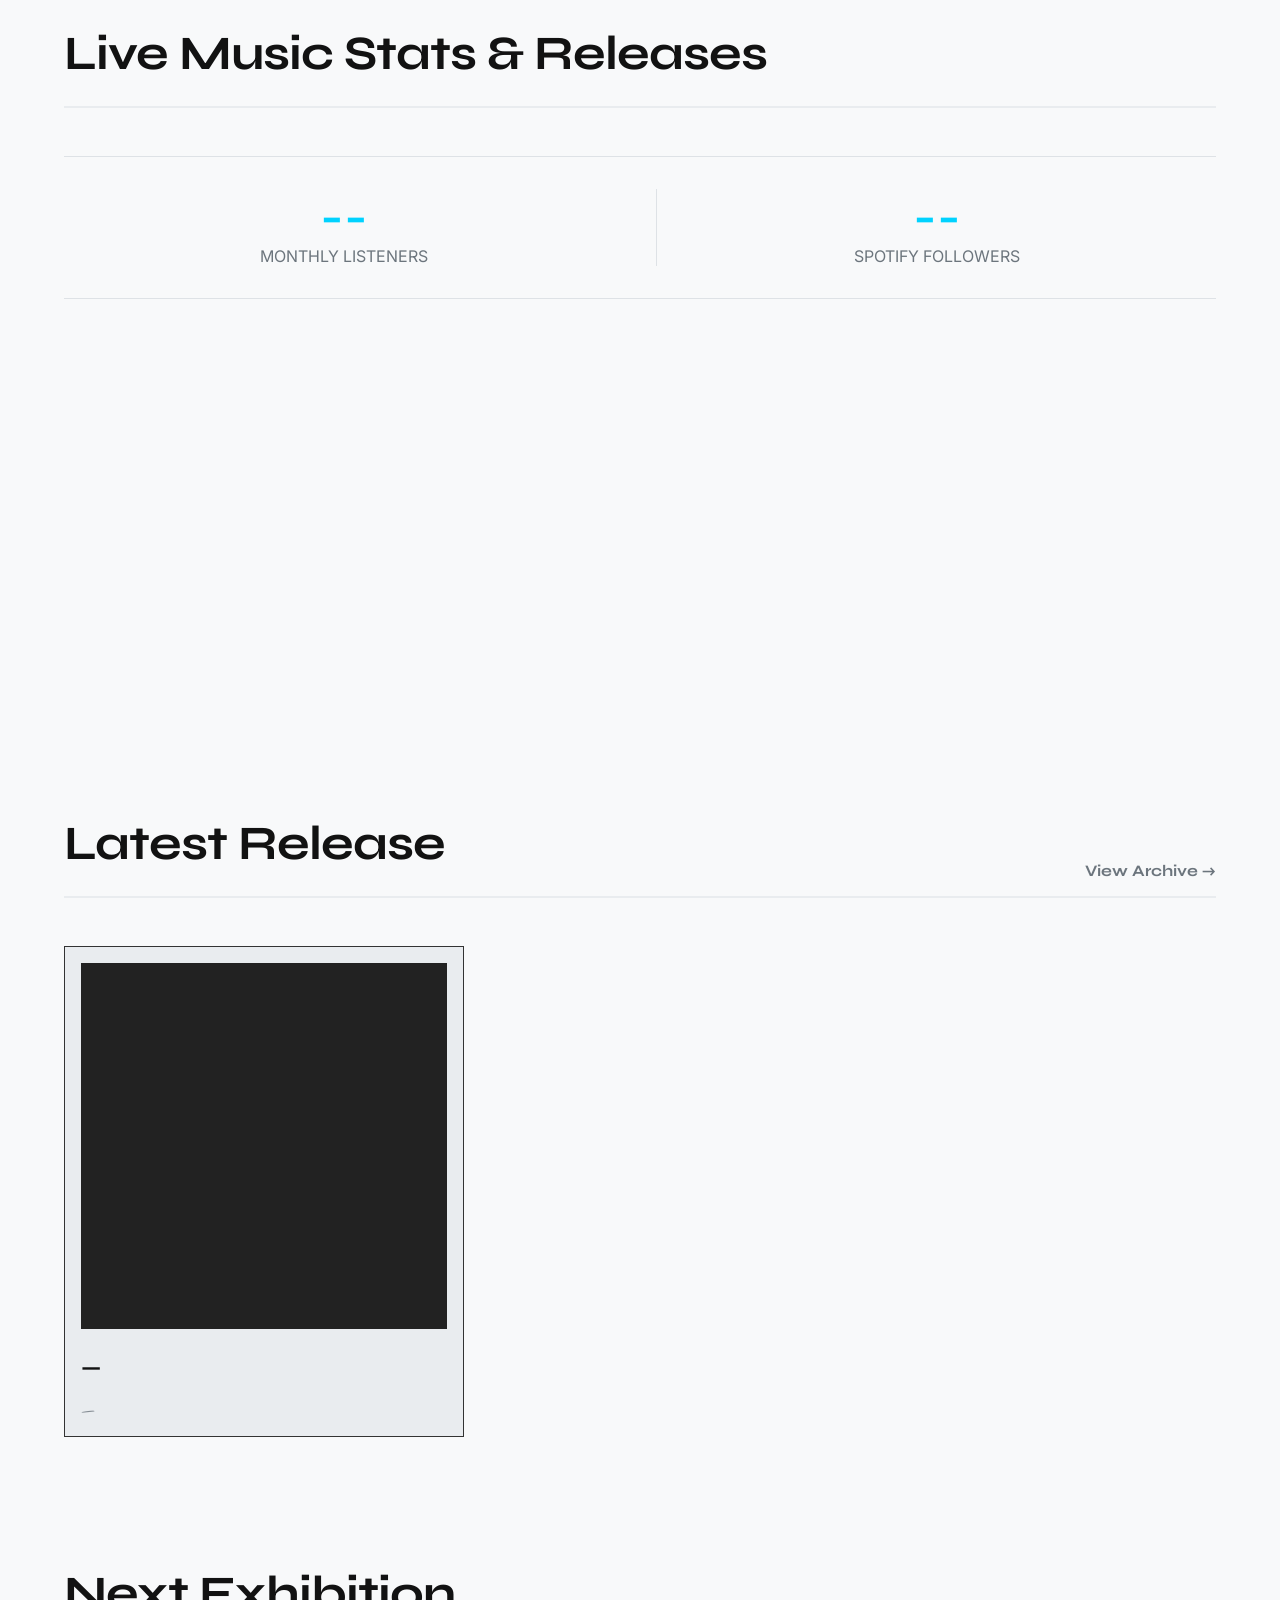
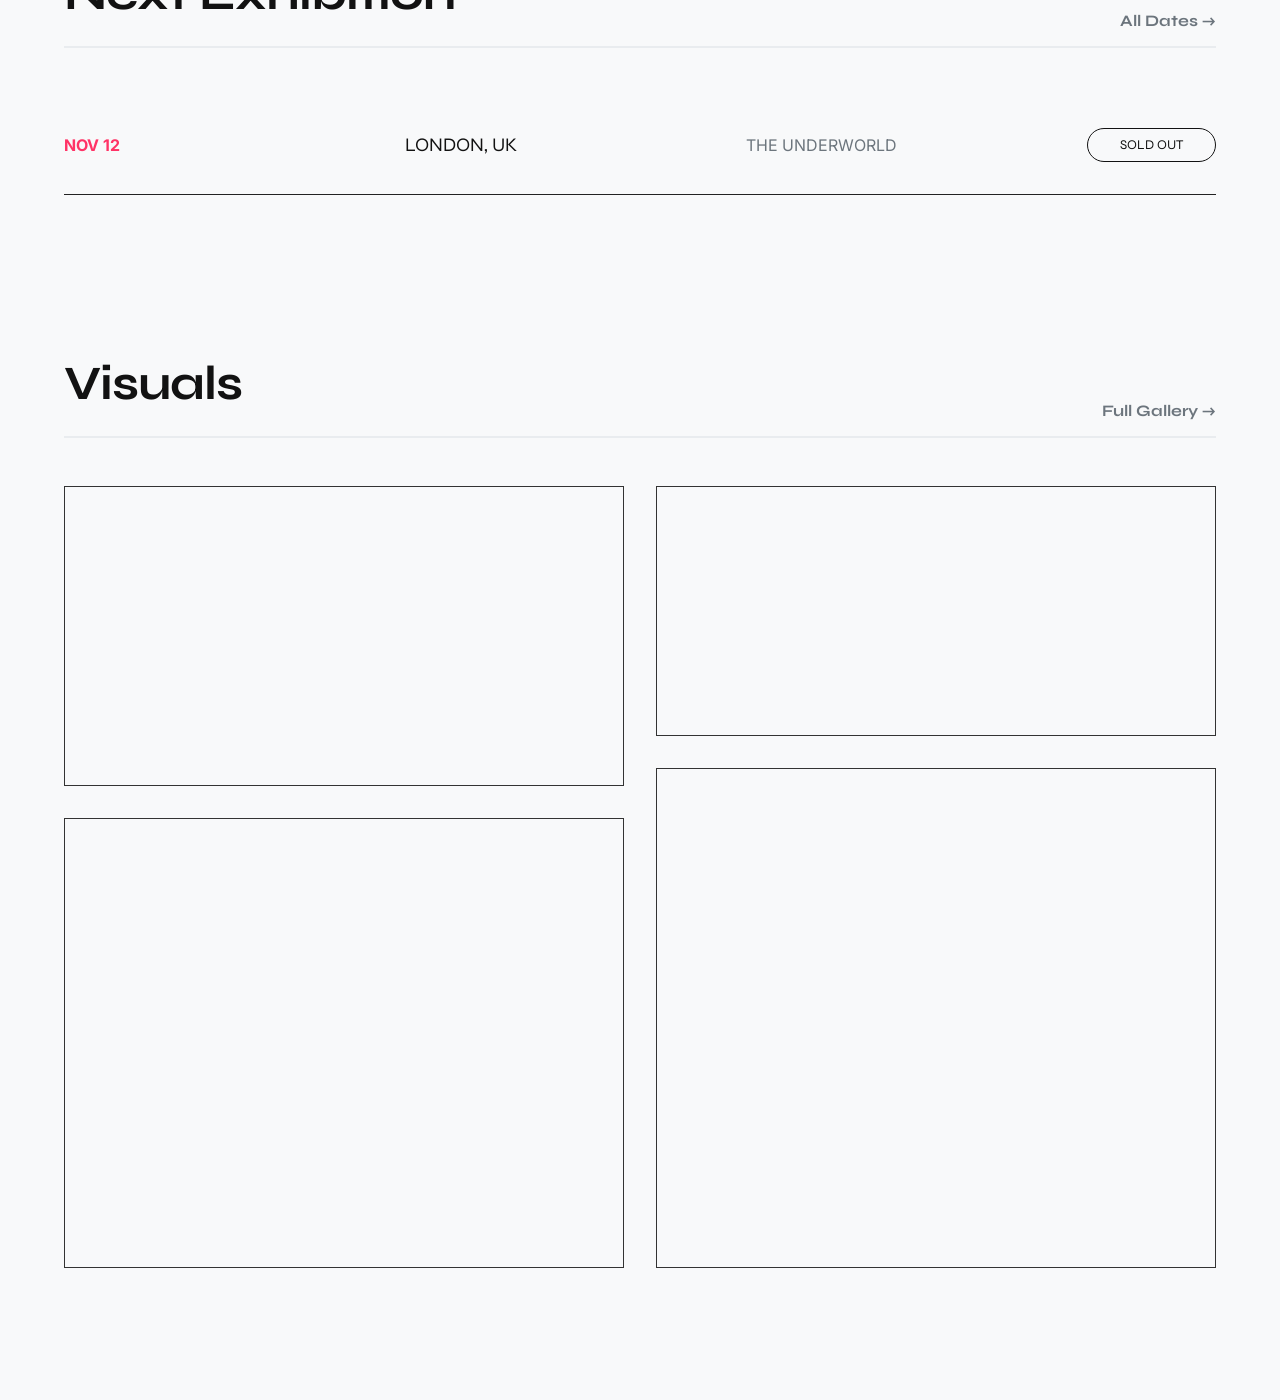
==== commit 7a45d78e: "Add files via upload" ====
--- a/index.html
+++ b/index.html
@@ -1,270 +1,267 @@
-<!DOCTYPE html>
-<html lang="en">
-<head>
-    <meta charset="UTF-8">
-    <meta name="viewport" content="width=device-width, initial-scale=1.0">
-    <title>Sasi Scott | Contemporary Art & Music</title>
-    <link rel="stylesheet" href="css/style.css">
-    <link rel="preconnect" href="https://fonts.googleapis.com">
-    <link rel="preconnect" href="https://fonts.gstatic.com" crossorigin>
-    <link href="https://fonts.googleapis.com/css2?family=Inter:wght@300;400;800&family=Nothing+You+Could+Do&family=Syne:wght@400;700;800&display=swap" rel="stylesheet">
-</head>
-<body>
-    <!-- Netlify Identity Widget for CMS -->
-    <script src="https://identity.netlify.com/v1/netlify-identity-widget.js"></script>
-
-    <div id="grain-overlay"></div>
-    <div class="cursor-glow"></div>
-
-    <!-- Ambient Particles Background -->
-    <canvas id="particle-canvas"></canvas>
-
-    <nav>
-        <div class="logo"><a href="#" onclick="navTo('home')">SASI SCOTT</a></div>
-        <div class="links">
-            <a href="#" onclick="navTo('music')">Music</a>
-            <a href="#" onclick="navTo('band')">Band</a>
-            <a href="#" onclick="navTo('tour')">Tour</a>
-            <a href="#" onclick="navTo('gallery')">Gallery</a>
-            <a href="#" onclick="navTo('contact')">Connect</a>
-        </div>
-    </nav>
-
-    <main id="app">
-        <!-- Home Section -->
-        <section id="home" class="view active">
-            <div class="hero-container">
-                <div class="floating-element tape" style="top: 10%; left: 15%; transform: rotate(-5deg);"></div>
-                <div class="floating-element photo blur-effect" style="top: 20%; right: 10%; transform: rotate(10deg);">
-                    <div class="polaroid">I'm fine.</div>
-                </div>
-                <h1 class="cinematic-title">
-                    <span class="glitch" data-text="SASI">SASI</span><br>
-                    <span class="outline-text">SCOTT</span>
-                </h1>
-                <p class="handwritten hero-notes">Gigging Musician & Multi-Instrumentalist.</p>
-                <div class="cta-scroll">Scroll &darr;</div>
-            </div>
-
-            <!-- Home Content Summaries -->
-            <div class="home-summary">
-                
-                <!-- About Me -->
-                <div class="summary-block reveal">
-                    <div class="exhibit-header">
-                        <h2>About Sasi</h2>
-                    </div>
-                    <div class="about-content" style="display: flex; flex-direction: column; gap: 2.5rem;">
-                        <!-- Intro Bio -->
-                        <div style="border-left: 2px solid var(--accent); padding-left: 1.5rem;">
-                            <p style="font-size: 1.2rem; line-height: 1.6; margin-bottom: 1rem;">
-                                Sasi Scott is a gigging musician and multi-instrumentalist encompassing guitar, bass, vocals, and trumpet. Currently a Recording Arts major at Butler Tech School of the Arts, Sasi has extensive experience performing as a solo artist and with a band at venues like Music Collective Hamilton, Lori's Roadhouse, and Madison Live!
-                            </p>
-                            <p class="handwritten">Bringing live music to the stage.</p>
-                        </div>
-                        
-                        <!-- Resume Grid -->
-                        <div style="display: grid; grid-template-columns: repeat(auto-fit, minmax(280px, 1fr)); gap: 3rem;">
-                            
-                            <!-- Education & Honors -->
-                            <div>
-                                <h3 style="font-family: var(--font-heading); margin-bottom: 1rem; border-bottom: 1px solid var(--charcoal); padding-bottom: 0.5rem; text-transform: uppercase;">Education & Honors</h3>
-                                <ul style="list-style: none; color: var(--silver); line-height: 1.8;">
-                                    <li><strong>Butler Tech School of the Arts</strong> - Recording Arts Major (2024-)</li>
-                                    <li><strong>Miami University Middletown</strong> - 30+ CCP college credits earned, Dean's List</li>
-                                    <li><strong>National Honors Society</strong> & National Ed Equity Lab Honors Society</li>
-                                </ul>
-                            </div>
-                            
-                            <!-- Skills & Tools -->
-                            <div>
-                                <h3 style="font-family: var(--font-heading); margin-bottom: 1rem; border-bottom: 1px solid var(--charcoal); padding-bottom: 0.5rem; text-transform: uppercase;">Skills & Leadership</h3>
-                                <ul style="list-style: none; color: var(--silver); line-height: 1.8;">
-                                    <li>Logic Pro for music production</li>
-                                    <li>Reading and playing sheet music for musical pit (bass)</li>
-                                    <li>School of the Arts Student Ambassador (2024-2025)</li>
-                                    <li>HOBY Ohio West Ambassador (2024)</li>
-                                    <li>Social media marketing, Networking, & Team Leadership</li>
-                                </ul>
-                            </div>
-
-                            <!-- Extracurriculars -->
-                            <div>
-                                <h3 style="font-family: var(--font-heading); margin-bottom: 1rem; border-bottom: 1px solid var(--charcoal); padding-bottom: 0.5rem; text-transform: uppercase;">Experience & Ensembles</h3>
-                                <ul style="list-style: none; color: var(--silver); line-height: 1.8;">
-                                    <li>Over 8 Butler Tech School of the Arts theatrical productions</li>
-                                    <li>Middletown High School Jazz Band, Marching Band, & Show Choir</li>
-                                    <li>OMEA Honor Band & District 13 Solo and Ensemble</li>
-                                </ul>
-                            </div>
-                            
-                        </div>
-                    </div>
-                </div>
-
-                <!-- Music Stats & Spotify -->
-                <div class="summary-block reveal">
-                    <div class="exhibit-header">
-                        <h2>Live Music Stats & Releases</h2>
-                    </div>
-                    
-                    <!-- Live Stats Container fetched from Netlify Function -->
-                    <div id="spotify-live-stats" class="stats-grid" style="display: grid; grid-template-columns: repeat(2, 1fr); gap: 2rem; text-align: center; border-top: 1px solid var(--washed-blue); border-bottom: 1px solid var(--washed-blue); padding: 2rem 0; margin-bottom: 2rem;">
-                        <div>
-                            <h3 id="stat-listeners" style="font-size: 3rem; font-family: var(--font-heading); color: var(--accent);">--</h3>
-                            <p style="color: var(--silver); text-transform: uppercase;">Monthly Listeners</p>
-                        </div>
-                        <div style="border-left: 1px solid var(--washed-blue);">
-                            <h3 id="stat-followers" style="font-size: 3rem; font-family: var(--font-heading); color: var(--accent);">--</h3>
-                            <p style="color: var(--silver); text-transform: uppercase;">Spotify Followers</p>
-                        </div>
-                    </div>
-
-                    <!-- Auto-updating Spotify element -->
-                    <div style="text-align: center;">
-                        <iframe src="https://open.spotify.com/embed/artist/3WTWf9VjFi4QbSoHV52VGJ" width="100%" height="352" frameBorder="0" allowfullscreen="" allow="autoplay; clipboard-write; encrypted-media; fullscreen; picture-in-picture"></iframe>
-                    </div>
-                </div>
-
-                <!-- Music Teaser -->
-                <div class="summary-block reveal">
-                    <div class="exhibit-header">
-                        <h2>Latest Release</h2>
-                        <a href="#" onclick="navTo('music')" class="view-more">View Archive &rarr;</a>
-                    </div>
-                    <div class="album-card exhibit-item" style="max-width: 400px;">
-                        <div class="album-art" style="background: #222"></div>
-                        <div class="album-info">
-                            <h3>FRAGMENTS</h3>
-                            <p class="handwritten">It felt like breaking.</p>
-                        </div>
-                    </div>
-                </div>
-
-                <!-- Tour Teaser -->
-                <div class="summary-block reveal">
-                    <div class="exhibit-header">
-                        <h2>Next Exhibition</h2>
-                        <a href="#" onclick="navTo('tour')" class="view-more">All Dates &rarr;</a>
-                    </div>
-                    <ul class="tour-list" style="margin-bottom: 2rem;">
-                        <li class="tour-date">
-                            <span class="date">NOV 12</span>
-                            <span class="city">LONDON, UK</span>
-                            <span class="venue">THE UNDERWORLD</span>
-                            <button class="tix-btn">SOLD OUT</button>
-                        </li>
-                    </ul>
-                </div>
-
-                <!-- Gallery Teaser -->
-                <div class="summary-block reveal">
-                    <div class="exhibit-header">
-                        <h2>Visuals</h2>
-                        <a href="#" onclick="navTo('gallery')" class="view-more">Full Gallery &rarr;</a>
-                    </div>
-                    <div class="masonry" style="column-count: 2;">
-                        <div class="masonry-item" style="height: 250px; background: url('https://images.unsplash.com/photo-1514525253161-7a46d19cd819?q=80&w=2667&auto=format&fit=crop') center/cover;"></div>
-                        <div class="masonry-item" style="height: 250px; background: url('https://images.unsplash.com/photo-1459749411175-04bf5292ceea?q=80&w=2000&auto=format&fit=crop') center/cover;"></div>
-                    </div>
-                </div>
-            </div>
-        </section>
-
-        <!-- Music Section -->
-        <section id="music" class="view">
-            <div class="exhibit-header reveal">
-                <h2>I. Solo Archive</h2>
-                <p>Curated noise and late night thoughts. Just me.</p>
-            </div>
-            <div class="albums-grid" id="dynamic-music">
-                <!-- Music cards will be loaded here from data.js -->
-            </div>
-        </section>
-
-        <!-- Band Section -->
-        <section id="band" class="view">
-            <div class="scrapbook-container reveal">
-                <h2 class="chaos-title">THE BAND</h2>
-                <div class="exhibit-header" style="position: relative; z-index: 10; margin-top: 5rem;">
-                    <h3>My live band. A separate entity.</h3>
-                    <p>They are family, but the chaos they bring is entirely their own.</p>
-                </div>
-                <div class="scrapbook-item" style="top:30%; left:10%; transform:rotate(-4deg);">
-                    <div class="tape-piece"></div>
-                    <div class="placeholder-img" style="background:#222;">[ Blurred Rehearsal Photo ]</div>
-                    <p class="handwritten">3 AM in London</p>
-                </div>
-                <div class="scrapbook-item" style="top:40%; right:15%; transform:rotate(6deg);">
-                    <div class="tape-piece"></div>
-                    <div class="placeholder-img" style="background:#333;">[ Stage Dive ]</div>
-                    <p class="handwritten">Everything hurts</p>
-                </div>
-            </div>
-        </section>
-
-        <!-- Tour Section -->
-        <section id="tour" class="view">
-            <div class="exhibit-header">
-                <h2>II. Live Exhibitions</h2>
-            </div>
-            <ul class="tour-list" id="dynamic-tour">
-                <!-- Tour dates will be loaded here from data.js -->
-            </ul>
-        </section>
-
-        <!-- Gallery Section -->
-        <section id="gallery" class="view">
-             <div class="exhibit-header reveal">
-                 <h2>III. Visual Archive</h2>
-                 <p>Disposable thoughts.</p>
-             </div>
-             <div class="masonry" id="dynamic-gallery">
-                 <!-- Gallery images will be loaded here from data.js -->
-             </div>
-        </section>
-
-        <!-- Contact Section -->
-        <section id="contact" class="view">
-            <div class="contact-container reveal">
-                <h2 class="cinematic-title" style="font-size: 4rem;">DROP A LINE</h2>
-                <div class="contact-grid">
-                    <div class="contact-info">
-                        <p>Management: mgmt@sasiscott.com</p>
-                        <p>Booking: live@sasiscott.com</p>
-                        <ul class="social-links">
-                            <li><a href="#">Spotify</a></li>
-                            <li><a href="#">Apple Music</a></li>
-                            <li><a href="#">Instagram</a></li>
-                            <li><a href="#">YouTube</a></li>
-                        </ul>
-                    </div>
-                    <form class="minimal-form">
-                        <input type="text" placeholder="Your name" required>
-                        <input type="email" placeholder="Your email" required>
-                        <textarea placeholder="Tell me something..." rows="4" required></textarea>
-                        <button type="submit" class="tix-btn">Send into the void</button>
-                    </form>
-                </div>
-            </div>
-        </section>
-
-    </main>
-
-    <!-- App Logic -->
-    <script src="js/app.js"></script>
-
-    <!-- Handle CMS Authentication Redirect -->
-    <script>
-      if (window.netlifyIdentity) {
-        window.netlifyIdentity.on("init", user => {
-          if (!user) {
-            window.netlifyIdentity.on("login", () => {
-              document.location.href = "/admin/";
-            });
-          }
-        });
-      }
-    </script>
-</body>
+<!DOCTYPE html>
+<html lang="en">
+<head>
+    <meta charset="UTF-8">
+    <meta name="viewport" content="width=device-width, initial-scale=1.0">
+    <title>Sasi Scott | Contemporary Art & Music</title>
+    <link rel="stylesheet" href="css/style.css">
+    <link rel="preconnect" href="https://fonts.googleapis.com">
+    <link rel="preconnect" href="https://fonts.gstatic.com" crossorigin>
+    <link href="https://fonts.googleapis.com/css2?family=Inter:wght@300;400;800&family=Nothing+You+Could+Do&family=Syne:wght@400;700;800&display=swap" rel="stylesheet">
+</head>
+<body>
+    <!-- Netlify Identity Widget for CMS -->
+    <script src="https://identity.netlify.com/v1/netlify-identity-widget.js"></script>
+
+    <div id="grain-overlay"></div>
+    <div class="cursor-glow"></div>
+
+    <!-- Ambient Particles Background -->
+    <canvas id="particle-canvas"></canvas>
+
+    <nav>
+        <div class="logo"><a href="#" onclick="navTo('home')">SASI SCOTT</a></div>
+        <div class="links">
+            <a href="#" onclick="navTo('music')">Music</a>
+            <a href="#" onclick="navTo('band')">Band</a>
+            <a href="#" onclick="navTo('tour')">Tour</a>
+            <a href="#" onclick="navTo('gallery')">Gallery</a>
+            <a href="#" onclick="navTo('contact')">Connect</a>
+        </div>
+    </nav>
+
+    <main id="app">
+        <!-- Home Section -->
+        <section id="home" class="view active">
+            <div class="hero-container">
+                <div class="floating-element tape" style="top: 10%; left: 15%; transform: rotate(-5deg);"></div>
+                <div class="floating-element photo blur-effect" style="top: 20%; right: 10%; transform: rotate(10deg);">
+                    <div class="polaroid">I'm fine.</div>
+                </div>
+                <h1 class="cinematic-title">
+                    <span class="glitch" data-text="SASI">SASI</span><br>
+                    <span class="outline-text">SCOTT</span>
+                </h1>
+                <p class="handwritten hero-notes">Gigging Musician & Multi-Instrumentalist.</p>
+                <div class="cta-scroll">Scroll &darr;</div>
+            </div>
+
+            <!-- Home Content Summaries -->
+            <div class="home-summary">
+                
+                <!-- About Me -->
+                <div class="summary-block reveal">
+                    <div class="exhibit-header">
+                        <h2>About Sasi</h2>
+                    </div>
+                    <div class="about-content" style="display: flex; flex-direction: column; gap: 2.5rem;">
+                        <!-- Intro Bio -->
+                        <div style="border-left: 2px solid var(--accent); padding-left: 1.5rem;">
+                            <p style="font-size: 1.2rem; line-height: 1.6; margin-bottom: 1rem;">
+                                Sasi Scott is a gigging musician and multi-instrumentalist encompassing guitar, bass, vocals, and trumpet. Currently a Recording Arts major at Butler Tech School of the Arts, Sasi has extensive experience performing as a solo artist and with a band at venues like Music Collective Hamilton, Lori's Roadhouse, and Madison Live!
+                            </p>
+                            <p class="handwritten">Bringing live music to the stage.</p>
+                        </div>
+                        
+                        <!-- Resume Grid -->
+                        <div style="display: grid; grid-template-columns: repeat(auto-fit, minmax(280px, 1fr)); gap: 3rem;">
+                            
+                            <!-- Education & Honors -->
+                            <div>
+                                <h3 style="font-family: var(--font-heading); margin-bottom: 1rem; border-bottom: 1px solid var(--charcoal); padding-bottom: 0.5rem; text-transform: uppercase;">Education & Honors</h3>
+                                <ul style="list-style: none; color: var(--silver); line-height: 1.8;">
+                                    <li><strong>Butler Tech School of the Arts</strong> - Recording Arts Major (2024-)</li>
+                                    <li><strong>Miami University Middletown</strong> - 30+ CCP college credits earned, Dean's List</li>
+                                    <li><strong>National Honors Society</strong> & National Ed Equity Lab Honors Society</li>
+                                </ul>
+                            </div>
+                            
+                            <!-- Skills & Tools -->
+                            <div>
+                                <h3 style="font-family: var(--font-heading); margin-bottom: 1rem; border-bottom: 1px solid var(--charcoal); padding-bottom: 0.5rem; text-transform: uppercase;">Skills & Leadership</h3>
+                                <ul style="list-style: none; color: var(--silver); line-height: 1.8;">
+                                    <li>Logic Pro for music production</li>
+                                    <li>Reading and playing sheet music for musical pit (bass)</li>
+                                    <li>School of the Arts Student Ambassador (2024-2025)</li>
+                                    <li>HOBY Ohio West Ambassador (2024)</li>
+                                    <li>Social media marketing, Networking, & Team Leadership</li>
+                                </ul>
+                            </div>
+
+                            <!-- Extracurriculars -->
+                            <div>
+                                <h3 style="font-family: var(--font-heading); margin-bottom: 1rem; border-bottom: 1px solid var(--charcoal); padding-bottom: 0.5rem; text-transform: uppercase;">Experience & Ensembles</h3>
+                                <ul style="list-style: none; color: var(--silver); line-height: 1.8;">
+                                    <li>Over 8 Butler Tech School of the Arts theatrical productions</li>
+                                    <li>Middletown High School Jazz Band, Marching Band, & Show Choir</li>
+                                    <li>OMEA Honor Band & District 13 Solo and Ensemble</li>
+                                </ul>
+                            </div>
+                            
+                        </div>
+                    </div>
+                </div>
+
+                <!-- Music Stats & Spotify -->
+                <div class="summary-block reveal">
+                    <div class="exhibit-header">
+                        <h2>Live Music Stats & Releases</h2>
+                    </div>
+                    
+                    <!-- Live Stats Container fetched from Netlify Function -->
+                    <div id="spotify-live-stats" class="stats-grid" style="display: grid; grid-template-columns: repeat(2, 1fr); gap: 2rem; text-align: center; border-top: 1px solid var(--washed-blue); border-bottom: 1px solid var(--washed-blue); padding: 2rem 0; margin-bottom: 2rem;">
+                        <div>
+                            <h3 id="stat-listeners" style="font-size: 3rem; font-family: var(--font-heading); color: var(--accent);">--</h3>
+                            <p style="color: var(--silver); text-transform: uppercase;">Monthly Listeners</p>
+                        </div>
+                        <div style="border-left: 1px solid var(--washed-blue);">
+                            <h3 id="stat-followers" style="font-size: 3rem; font-family: var(--font-heading); color: var(--accent);">--</h3>
+                            <p style="color: var(--silver); text-transform: uppercase;">Spotify Followers</p>
+                        </div>
+                    </div>
+
+                    <!-- Auto-updating Spotify element -->
+                    <div style="text-align: center;">
+                        <iframe src="https://open.spotify.com/embed/artist/3WTWf9VjFi4QbSoHV52VGJ" width="100%" height="352" frameBorder="0" allowfullscreen="" allow="autoplay; clipboard-write; encrypted-media; fullscreen; picture-in-picture"></iframe>
+                    </div>
+                </div>
+
+                <!-- Music Teaser -->
+                <div class="summary-block reveal">
+                    <div class="exhibit-header">
+                        <h2>Latest Release</h2>
+                        <a href="#" onclick="navTo('music')" class="view-more">View Archive &rarr;</a>
+                    </div>
+                    <div id="home-latest-release" class="album-card exhibit-item" style="max-width: 400px;">
+                        <div id="home-latest-release-art" class="album-art" style="background: #222"></div>
+                        <div class="album-info">
+                            <h3 id="home-latest-release-title">—</h3>
+                            <p id="home-latest-release-note" class="handwritten">—</p>
+                        </div>
+                    </div>
+                </div>
+
+                <!-- Tour Teaser -->
+                <div class="summary-block reveal">
+                    <div class="exhibit-header">
+                        <h2>Next Exhibition</h2>
+                        <a href="#" onclick="navTo('tour')" class="view-more">All Dates &rarr;</a>
+                    </div>
+                    <ul class="tour-list" style="margin-bottom: 2rem;">
+                        <li id="home-next-exhibition" class="tour-date">
+                            <span id="home-next-exhibition-date" class="date">—</span>
+                            <span id="home-next-exhibition-city" class="city">—</span>
+                            <span id="home-next-exhibition-venue" class="venue">—</span>
+                            <button id="home-next-exhibition-ticket" class="tix-btn">—</button>
+                        </li>
+                    </ul>
+                </div>
+
+                <!-- Gallery Teaser -->
+                <div class="summary-block reveal">
+                    <div class="exhibit-header">
+                        <h2>Visuals</h2>
+                        <a href="#" onclick="navTo('gallery')" class="view-more">Full Gallery &rarr;</a>
+                    </div>
+                    <div id="home-visuals" class="masonry" style="column-count: 2;"></div>
+                </div>
+            </div>
+        </section>
+
+        <!-- Music Section -->
+        <section id="music" class="view">
+            <div class="exhibit-header reveal">
+                <h2>I. Solo Archive</h2>
+                <p>Curated noise and late night thoughts. Just me.</p>
+            </div>
+            <div class="albums-grid" id="dynamic-music">
+                <!-- Music cards will be loaded here from data.js -->
+            </div>
+        </section>
+
+        <!-- Band Section -->
+        <section id="band" class="view">
+            <div class="scrapbook-container reveal">
+                <h2 class="chaos-title">THE BAND</h2>
+                <div class="exhibit-header" style="position: relative; z-index: 10; margin-top: 5rem;">
+                    <h3>My live band. A separate entity.</h3>
+                    <p>They are family, but the chaos they bring is entirely their own.</p>
+                </div>
+                <div class="scrapbook-item" style="top:30%; left:10%; transform:rotate(-4deg);">
+                    <div class="tape-piece"></div>
+                    <div class="placeholder-img" style="background:#222;">[ Blurred Rehearsal Photo ]</div>
+                    <p class="handwritten">3 AM in London</p>
+                </div>
+                <div class="scrapbook-item" style="top:40%; right:15%; transform:rotate(6deg);">
+                    <div class="tape-piece"></div>
+                    <div class="placeholder-img" style="background:#333;">[ Stage Dive ]</div>
+                    <p class="handwritten">Everything hurts</p>
+                </div>
+            </div>
+        </section>
+
+        <!-- Tour Section -->
+        <section id="tour" class="view">
+            <div class="exhibit-header">
+                <h2>II. Live Exhibitions</h2>
+            </div>
+            <ul class="tour-list" id="dynamic-tour">
+                <!-- Tour dates will be loaded here from data.js -->
+            </ul>
+        </section>
+
+        <!-- Gallery Section -->
+        <section id="gallery" class="view">
+             <div class="exhibit-header reveal">
+                 <h2>III. Visual Archive</h2>
+                 <p>Disposable thoughts.</p>
+             </div>
+             <div class="masonry" id="dynamic-gallery">
+                 <!-- Gallery images will be loaded here from data.js -->
+             </div>
+        </section>
+
+        <!-- Contact Section -->
+        <section id="contact" class="view">
+            <div class="contact-container reveal">
+                <h2 class="cinematic-title" style="font-size: 4rem;">DROP A LINE</h2>
+                <div class="contact-grid">
+                    <div class="contact-info">
+                        <p>Management: mgmt@sasiscott.com</p>
+                        <p>Booking: live@sasiscott.com</p>
+                        <ul class="social-links">
+                            <li><a href="#">Spotify</a></li>
+                            <li><a href="#">Apple Music</a></li>
+                            <li><a href="#">Instagram</a></li>
+                            <li><a href="#">YouTube</a></li>
+                        </ul>
+                    </div>
+                    <form class="minimal-form">
+                        <input type="text" placeholder="Your name" required>
+                        <input type="email" placeholder="Your email" required>
+                        <textarea placeholder="Tell me something..." rows="4" required></textarea>
+                        <button type="submit" class="tix-btn">Send into the void</button>
+                    </form>
+                </div>
+            </div>
+        </section>
+
+    </main>
+
+    <!-- App Logic -->
+    <script src="js/app.js"></script>
+
+    <!-- Handle CMS Authentication Redirect -->
+    <script>
+      if (window.netlifyIdentity) {
+        window.netlifyIdentity.on("init", user => {
+          if (!user) {
+            window.netlifyIdentity.on("login", () => {
+              document.location.href = "/admin/";
+            });
+          }
+        });
+      }
+    </script>
+</body>
 </html>
--- a/css/style.css
+++ b/css/style.css
@@ -1,615 +1,615 @@
-:root {
-    --bg-dark: #f8f9fa; /* Bright, clean gallery white */
-    --charcoal: #e9ecef; /* Light structural shapes */
-    --silver: #6c757d; /* Medium cool grey for subtle text */
-    --faded-white: #121212; /* Core text now dark for contrast */
-    --washed-blue: #dee2e6; /* Soft architectural borders */
-    --muted-purple: #f1f3f5; /* Off-white block shadows */
-    --soft-red: #ff3366; /* Vibrant abstract pink/red */
-    --accent: #00d2ff; /* Electric cyan contrast */
-    --font-heading: 'Syne', sans-serif;
-    --font-body: 'Inter', sans-serif;
-    --font-hand: 'Nothing You Could Do', cursive;
-}
-
-* {
-    box-sizing: border-box;
-    margin: 0;
-    padding: 0;
-}
-
-body {
-    background-color: var(--bg-dark);
-    color: var(--faded-white);
-    font-family: var(--font-body);
-    overflow-x: hidden;
-    scroll-behavior: smooth;
-    cursor: crosshair; /* Adds to the chaotic artistic feel */
-}
-
-/* Film Grain Overlay */
-#grain-overlay {
-    position: fixed;
-    top: 0;
-    left: 0;
-    width: 100vw;
-    height: 100vh;
-    pointer-events: none;
-    z-index: 9999;
-    opacity: 0.04;
-    background-image: url('data:image/svg+xml,%3Csvg viewBox="0 0 200 200" xmlns="http://www.w3.org/2000/svg"%3E%3Cfilter id="noiseFilter"%3E%3CfeTurbulence type="fractalNoise" baseFrequency="0.65" numOctaves="3" stitchTiles="stitch"/%3E%3C/filter%3E%3Crect width="100%25" height="100%25" filter="url(%23noiseFilter)"/%3E%3C/svg%3E');
-}
-
-/* Custom Cursor Glow */
-.cursor-glow {
-    position: fixed;
-    top: 0;
-    left: 0;
-    width: 300px;
-    height: 300px;
-    background: radial-gradient(circle, rgba(0, 210, 255, 0.15) 0%, rgba(248, 249, 250, 0) 70%);
-    border-radius: 50%;
-    pointer-events: none;
-    transform: translate(-50%, -50%);
-    z-index: 1;
-    mix-blend-mode: multiply;
-    transition: width 0.3s, height 0.3s;
-}
-
-/* Ambient Particles Canvas */
-#particle-canvas {
-    position: fixed;
-    top: 0;
-    left: 0;
-    width: 100vw;
-    height: 100vh;
-    z-index: -2;
-    pointer-events: none;
-}
-
-/* Navigation */
-nav {
-    position: fixed;
-    top: 0;
-    left: 0;
-    width: 100%;
-    display: flex;
-    justify-content: space-between;
-    padding: 2rem 4rem;
-    z-index: 100;
-    mix-blend-mode: difference;
-}
-
-.logo a {
-    font-family: var(--font-heading);
-    font-weight: 800;
-    font-size: 1.5rem;
-    letter-spacing: -2px;
-    color: #fff;
-    text-decoration: none;
-    text-transform: uppercase;
-}
-
-.links {
-    display: flex;
-    gap: 2rem;
-}
-
-.links a {
-    color: var(--silver);
-    text-decoration: none;
-    font-size: 0.9rem;
-    letter-spacing: 1px;
-    position: relative;
-    transition: color 0.3s;
-}
-
-.links a:hover {
-    color: #fff;
-}
-
-.links a::after {
-    content: '';
-    position: absolute;
-    bottom: -5px;
-    left: 0;
-    width: 0%;
-    height: 1px;
-    background-color: var(--soft-red);
-    transition: width 0.3s ease;
-}
-
-.links a:hover::after {
-    width: 100%;
-}
-
-/* Views Routing */
-.view {
-    display: none;
-    min-height: 100vh;
-    padding: 100px 4rem;
-    position: relative;
-    z-index: 10;
-    animation: fadeExh 0.8s ease forwards;
-    opacity: 0;
-}
-
-.view.active {
-    display: block;
-}
-
-@keyframes fadeExh {
-    from { opacity: 0; transform: translateY(20px); filter: blur(10px); }
-    to { opacity: 1; transform: translateY(0); filter: blur(0); }
-}
-
-/* Typography styles */
-.handwritten {
-    font-family: var(--font-hand);
-    color: var(--silver);
-    font-size: 1.4rem;
-    transform: rotate(-2deg);
-    opacity: 0.8;
-}
-
-.exhibit-header {
-    margin-bottom: 4rem;
-    border-bottom: 1px solid #333;
-    padding-bottom: 1rem;
-}
-
-.exhibit-header h2 {
-    font-family: var(--font-heading);
-    font-size: 3rem;
-    font-weight: 700;
-    letter-spacing: -1px;
-    margin-bottom: 0.5rem;
-    text-align: left;
-}
-
-.exhibit-header p {
-    color: var(--silver);
-    font-style: italic;
-}
-
-/* Home Section */
-#home {
-    text-align: center;
-}
-
-.hero-container {
-    position: relative;
-    z-index: 2;
-    min-height: 80vh;
-    display: flex;
-    flex-direction: column;
-    align-items: center;
-    justify-content: center;
-}
-
-.cinematic-title {
-    font-family: var(--font-heading);
-    font-size: 8rem;
-    line-height: 0.9;
-    letter-spacing: -5px;
-    text-transform: uppercase;
-    position: relative;
-    display: inline-block;
-}
-
-.outline-text {
-    -webkit-text-stroke: 1px var(--faded-white);
-    color: transparent;
-}
-
-/* Glitch Effect */
-.glitch {
-    position: relative;
-    display: inline-block;
-    color: var(--faded-white);
-}
-
-.glitch::before, .glitch::after {
-    content: attr(data-text);
-    position: absolute;
-    top: 0;
-    left: 0;
-    width: 100%;
-    height: 100%;
-    opacity: 0.8;
-}
-
-.glitch::before {
-    left: 2px;
-    text-shadow: -1px 0 var(--soft-red);
-    clip: rect(24px, 550px, 90px, 0);
-    animation: glitch-anim 2s infinite linear alternate-reverse;
-}
-
-.glitch::after {
-    left: -2px;
-    text-shadow: -1px 0 var(--accent);
-    clip: rect(85px, 550px, 140px, 0);
-    animation: glitch-anim 2.5s infinite linear alternate-reverse;
-}
-
-@keyframes glitch-anim {
-    0% { clip: rect(42px, 9999px, 44px, 0); }
-    20% { clip: rect(12px, 9999px, 59px, 0); }
-    40% { clip: rect(48px, 9999px, 98px, 0); }
-    60% { clip: rect(85px, 9999px, 10px, 0); }
-    80% { clip: rect(6px, 9999px, 80px, 0); }
-    100% { clip: rect(90px, 9999px, 110px, 0); }
-}
-
-.hero-notes {
-    margin-top: 1rem;
-    font-size: 2rem;
-    letter-spacing: 2px;
-}
-
-.cta-scroll {
-    margin-top: 5rem;
-    font-size: 0.8rem;
-    letter-spacing: 4px;
-    text-transform: uppercase;
-    animation: bob 2s infinite ease-in-out;
-    opacity: 0.6;
-}
-
-@keyframes bob {
-    0%, 100% { transform: translateY(0); }
-    50% { transform: translateY(10px); }
-}
-
-/* Floating Elements (Tape, Polaroids) */
-.floating-element {
-    position: absolute;
-    z-index: -1;
-}
-
-.tape {
-    width: 150px;
-    height: 30px;
-    background-color: rgba(255,255,255,0.1);
-    box-shadow: 0 1px 3px rgba(0,0,0,0.5);
-    border-radius: 2px;
-}
-
-.photo {
-    background: #111;
-    padding: 10px 10px 40px 10px;
-    border: 1px solid #333;
-    box-shadow: 5px 5px 20px rgba(0,0,0,0.8);
-}
-
-.photo .polaroid {
-    background: #222;
-    width: 200px;
-    height: 250px;
-    display: flex;
-    align-items: flex-end;
-    justify-content: center;
-    padding-bottom: 2rem;
-    font-family: var(--font-hand);
-    color: var(--silver);
-}
-
-.blur-effect {
-    filter: blur(2px) grayscale(50%);
-    transition: filter 0.5s ease;
-}
-
-.blur-effect:hover {
-    filter: blur(0px) grayscale(0%);
-    z-index: 10;
-}
-
-/* Music Section */
-.albums-grid {
-    display: grid;
-    grid-template-columns: repeat(auto-fit, minmax(300px, 1fr));
-    gap: 3rem;
-}
-
-.album-card {
-    background: var(--charcoal);
-    padding: 1rem;
-    border: 1px solid #333;
-    transition: transform 0.4s ease, box-shadow 0.4s ease;
-}
-
-.album-card:hover {
-    transform: translateY(-10px) scale(1.02);
-    box-shadow: 0 20px 40px rgba(0,0,0,0.7);
-}
-
-.album-art {
-    width: 100%;
-    aspect-ratio: 1;
-    background: #222; /* Placeholder */
-    margin-bottom: 1.5rem;
-    position: relative;
-    overflow: hidden;
-}
-
-.album-art::after {
-    content: '';
-    position: absolute;
-    top: 0; left: -100%;
-    width: 50%; height: 100%;
-    background: linear-gradient(to right, transparent, rgba(255,255,255,0.1), transparent);
-    transform: skewX(-20deg);
-    transition: 0.5s;
-}
-
-.album-card:hover .album-art::after {
-    left: 150%;
-}
-
-.album-info h3 {
-    font-family: var(--font-heading);
-    font-size: 1.5rem;
-    margin-bottom: 0.5rem;
-    letter-spacing: -0.5px;
-}
-
-/* Band Scrapbook */
-.scrapbook-container {
-    position: relative;
-    height: 80vh;
-}
-
-.chaos-title {
-    font-family: var(--font-heading);
-    font-size: 6rem;
-    position: absolute;
-    top: 50%;
-    left: 50%;
-    transform: translate(-50%, -50%);
-    opacity: 0.1;
-    white-space: nowrap;
-}
-
-.scrapbook-item {
-    position: absolute;
-    padding: 10px;
-    background: rgba(20,20,20,0.9);
-    border: 1px solid #444;
-    box-shadow: 10px 10px 30px rgba(0,0,0,0.9);
-    transition: z-index 0s, transform 0.3s;
-}
-
-.scrapbook-item:hover {
-    z-index: 100;
-    transform: scale(1.1) rotate(0deg) !important;
-}
-
-.placeholder-img {
-    width: 250px;
-    height: 300px;
-    display: flex;
-    align-items: center;
-    justify-content: center;
-    color: #666;
-    margin-bottom: 1rem;
-    font-style: italic;
-}
-
-.tape-piece {
-    position: absolute;
-    top: -15px;
-    left: 50%;
-    transform: translateX(-50%);
-    width: 80px;
-    height: 25px;
-    background: rgba(255,255,255,0.15);
-    backdrop-filter: blur(2px);
-}
-
-/* Journal */
-.diary-layout {
-    max-width: 800px;
-    margin: 0 auto;
-}
-
-.diary-page {
-    background: #111;
-    padding: 4rem;
-    border-left: 2px dashed #333;
-    position: relative;
-}
-
-.diary-page .date {
-    font-family: monospace;
-    color: var(--accent);
-    margin-bottom: 2rem;
-}
-
-.diary-page p {
-    font-size: 1.2rem;
-    line-height: 1.8;
-    color: var(--silver);
-    font-family: serif; /* Adds to diary feel */
-}
-
-/* Tour */
-.tour-list {
-    list-style: none;
-}
-
-.tour-date {
-    display: flex;
-    justify-content: space-between;
-    align-items: center;
-    padding: 2rem 0;
-    border-bottom: 1px solid #222;
-    transition: background 0.3s;
-}
-
-.tour-date:hover {
-    background: rgba(255,255,255,0.02);
-    padding-left: 1rem;
-    padding-right: 1rem;
-}
-
-.tour-date span {
-    flex: 1;
-}
-
-.tour-date .date { color: var(--soft-red); font-weight: bold; }
-.tour-date .city { font-family: var(--font-heading); font-size: 1.2rem; }
-.tour-date .venue { color: var(--silver); }
-
-.tix-btn {
-    background: transparent;
-    border: 1px solid var(--faded-white);
-    color: var(--faded-white);
-    padding: 0.5rem 2rem;
-    border-radius: 50px;
-    cursor: pointer;
-    font-family: var(--font-heading);
-    text-transform: uppercase;
-    transition: 0.3s;
-}
-
-.tix-btn:hover {
-    background: var(--faded-white);
-    color: var(--bg-dark);
-}
-
-/* Gallery Masonry */
-.masonry {
-    column-count: 3;
-    column-gap: 2rem;
-}
-
-.masonry-item {
-    background: #1a1a1a;
-    margin-bottom: 2rem;
-    break-inside: avoid;
-    border: 1px solid #333;
-    opacity: 0.7;
-    transition: 0.5s;
-}
-
-.masonry-item:hover {
-    opacity: 1;
-    box-shadow: 0 0 20px var(--accent);
-}
-
-/* Contact Section */
-.contact-container {
-    max-width: 900px;
-    margin: 0 auto;
-    padding-top: 5rem;
-}
-
-.contact-grid {
-    display: grid;
-    grid-template-columns: 1fr 1fr;
-    gap: 4rem;
-    margin-top: 4rem;
-}
-
-.contact-info p {
-    color: var(--silver);
-    margin-bottom: 1rem;
-    font-size: 1.1rem;
-}
-
-.social-links {
-    list-style: none; /* Removing margin-top just to keep it tight, adding it below */
-    margin-top: 2rem;
-}
-
-.social-links li {
-    margin-bottom: 0.8rem;
-}
-
-.social-links a {
-    color: var(--faded-white);
-    text-decoration: none;
-    font-family: var(--font-heading);
-    font-size: 1.2rem;
-    text-transform: uppercase;
-    transition: color 0.3s;
-}
-
-.social-links a:hover {
-    color: var(--soft-red);
-}
-
-.minimal-form {
-    display: flex;
-    flex-direction: column;
-    gap: 1.5rem;
-}
-
-.minimal-form input, .minimal-form textarea {
-    background: transparent;
-    border: none;
-    border-bottom: 1px solid #444;
-    color: var(--faded-white);
-    font-family: var(--font-body);
-    font-size: 1rem;
-    padding: 0.5rem 0;
-    resize: vertical;
-}
-
-.minimal-form input:focus, .minimal-form textarea:focus {
-    outline: none;
-    border-bottom-color: var(--soft-red);
-}
-
-/* Scroll Reveals */
-.reveal {
-    opacity: 0;
-    transform: translateY(30px);
-    transition: all 0.8s ease-out;
-}
-
-.reveal.active {
-    opacity: 1;
-    transform: translateY(0);
-}
-
-/* Home Summary Blocks */
-.home-summary {
-    margin-top: 10vh;
-    display: flex;
-    flex-direction: column;
-    gap: 8rem;
-    text-align: left;
-}
-
-.summary-block .exhibit-header {
-    display: flex;
-    justify-content: space-between;
-    align-items: flex-end;
-    border-bottom: 2px solid var(--charcoal);
-    padding-bottom: 1rem;
-    margin-bottom: 3rem;
-}
-
-.view-more {
-    color: var(--silver);
-    text-decoration: none;
-    font-family: var(--font-heading);
-    font-weight: 700;
-    font-size: 1rem;
-    transition: 0.3s;
-}
-
-.view-more:hover {
-    color: var(--soft-red);
-}
-
-/* Responsive */
-@media (max-width: 768px) {
-    .cinematic-title { font-size: 4rem; }
-    nav { flex-direction: column; align-items: center; gap: 1rem; padding: 1rem; }
-    .tour-date { flex-direction: column; gap: 1rem; text-align: center; }
-    .masonry { column-count: 1; }
-    .view { padding: 120px 2rem 4rem 2rem; }
-}
+:root {
+    --bg-dark: #f8f9fa; /* Bright, clean gallery white */
+    --charcoal: #e9ecef; /* Light structural shapes */
+    --silver: #6c757d; /* Medium cool grey for subtle text */
+    --faded-white: #121212; /* Core text now dark for contrast */
+    --washed-blue: #dee2e6; /* Soft architectural borders */
+    --muted-purple: #f1f3f5; /* Off-white block shadows */
+    --soft-red: #ff3366; /* Vibrant abstract pink/red */
+    --accent: #00d2ff; /* Electric cyan contrast */
+    --font-heading: 'Syne', sans-serif;
+    --font-body: 'Inter', sans-serif;
+    --font-hand: 'Nothing You Could Do', cursive;
+}
+
+* {
+    box-sizing: border-box;
+    margin: 0;
+    padding: 0;
+}
+
+body {
+    background-color: var(--bg-dark);
+    color: var(--faded-white);
+    font-family: var(--font-body);
+    overflow-x: hidden;
+    scroll-behavior: smooth;
+    cursor: crosshair; /* Adds to the chaotic artistic feel */
+}
+
+/* Film Grain Overlay */
+#grain-overlay {
+    position: fixed;
+    top: 0;
+    left: 0;
+    width: 100vw;
+    height: 100vh;
+    pointer-events: none;
+    z-index: 9999;
+    opacity: 0.04;
+    background-image: url('data:image/svg+xml,%3Csvg viewBox="0 0 200 200" xmlns="http://www.w3.org/2000/svg"%3E%3Cfilter id="noiseFilter"%3E%3CfeTurbulence type="fractalNoise" baseFrequency="0.65" numOctaves="3" stitchTiles="stitch"/%3E%3C/filter%3E%3Crect width="100%25" height="100%25" filter="url(%23noiseFilter)"/%3E%3C/svg%3E');
+}
+
+/* Custom Cursor Glow */
+.cursor-glow {
+    position: fixed;
+    top: 0;
+    left: 0;
+    width: 300px;
+    height: 300px;
+    background: radial-gradient(circle, rgba(0, 210, 255, 0.15) 0%, rgba(248, 249, 250, 0) 70%);
+    border-radius: 50%;
+    pointer-events: none;
+    transform: translate(-50%, -50%);
+    z-index: 1;
+    mix-blend-mode: multiply;
+    transition: width 0.3s, height 0.3s;
+}
+
+/* Ambient Particles Canvas */
+#particle-canvas {
+    position: fixed;
+    top: 0;
+    left: 0;
+    width: 100vw;
+    height: 100vh;
+    z-index: -2;
+    pointer-events: none;
+}
+
+/* Navigation */
+nav {
+    position: fixed;
+    top: 0;
+    left: 0;
+    width: 100%;
+    display: flex;
+    justify-content: space-between;
+    padding: 2rem 4rem;
+    z-index: 100;
+    mix-blend-mode: difference;
+}
+
+.logo a {
+    font-family: var(--font-heading);
+    font-weight: 800;
+    font-size: 1.5rem;
+    letter-spacing: -2px;
+    color: #fff;
+    text-decoration: none;
+    text-transform: uppercase;
+}
+
+.links {
+    display: flex;
+    gap: 2rem;
+}
+
+.links a {
+    color: var(--silver);
+    text-decoration: none;
+    font-size: 0.9rem;
+    letter-spacing: 1px;
+    position: relative;
+    transition: color 0.3s;
+}
+
+.links a:hover {
+    color: #fff;
+}
+
+.links a::after {
+    content: '';
+    position: absolute;
+    bottom: -5px;
+    left: 0;
+    width: 0%;
+    height: 1px;
+    background-color: var(--soft-red);
+    transition: width 0.3s ease;
+}
+
+.links a:hover::after {
+    width: 100%;
+}
+
+/* Views Routing */
+.view {
+    display: none;
+    min-height: 100vh;
+    padding: 100px 4rem;
+    position: relative;
+    z-index: 10;
+    animation: fadeExh 0.8s ease forwards;
+    opacity: 0;
+}
+
+.view.active {
+    display: block;
+}
+
+@keyframes fadeExh {
+    from { opacity: 0; transform: translateY(20px); filter: blur(10px); }
+    to { opacity: 1; transform: translateY(0); filter: blur(0); }
+}
+
+/* Typography styles */
+.handwritten {
+    font-family: var(--font-hand);
+    color: var(--silver);
+    font-size: 1.4rem;
+    transform: rotate(-2deg);
+    opacity: 0.8;
+}
+
+.exhibit-header {
+    margin-bottom: 4rem;
+    border-bottom: 1px solid #333;
+    padding-bottom: 1rem;
+}
+
+.exhibit-header h2 {
+    font-family: var(--font-heading);
+    font-size: 3rem;
+    font-weight: 700;
+    letter-spacing: -1px;
+    margin-bottom: 0.5rem;
+    text-align: left;
+}
+
+.exhibit-header p {
+    color: var(--silver);
+    font-style: italic;
+}
+
+/* Home Section */
+#home {
+    text-align: center;
+}
+
+.hero-container {
+    position: relative;
+    z-index: 2;
+    min-height: 80vh;
+    display: flex;
+    flex-direction: column;
+    align-items: center;
+    justify-content: center;
+}
+
+.cinematic-title {
+    font-family: var(--font-heading);
+    font-size: 8rem;
+    line-height: 0.9;
+    letter-spacing: -5px;
+    text-transform: uppercase;
+    position: relative;
+    display: inline-block;
+}
+
+.outline-text {
+    -webkit-text-stroke: 1px var(--faded-white);
+    color: transparent;
+}
+
+/* Glitch Effect */
+.glitch {
+    position: relative;
+    display: inline-block;
+    color: var(--faded-white);
+}
+
+.glitch::before, .glitch::after {
+    content: attr(data-text);
+    position: absolute;
+    top: 0;
+    left: 0;
+    width: 100%;
+    height: 100%;
+    opacity: 0.8;
+}
+
+.glitch::before {
+    left: 2px;
+    text-shadow: -1px 0 var(--soft-red);
+    clip: rect(24px, 550px, 90px, 0);
+    animation: glitch-anim 2s infinite linear alternate-reverse;
+}
+
+.glitch::after {
+    left: -2px;
+    text-shadow: -1px 0 var(--accent);
+    clip: rect(85px, 550px, 140px, 0);
+    animation: glitch-anim 2.5s infinite linear alternate-reverse;
+}
+
+@keyframes glitch-anim {
+    0% { clip: rect(42px, 9999px, 44px, 0); }
+    20% { clip: rect(12px, 9999px, 59px, 0); }
+    40% { clip: rect(48px, 9999px, 98px, 0); }
+    60% { clip: rect(85px, 9999px, 10px, 0); }
+    80% { clip: rect(6px, 9999px, 80px, 0); }
+    100% { clip: rect(90px, 9999px, 110px, 0); }
+}
+
+.hero-notes {
+    margin-top: 1rem;
+    font-size: 2rem;
+    letter-spacing: 2px;
+}
+
+.cta-scroll {
+    margin-top: 5rem;
+    font-size: 0.8rem;
+    letter-spacing: 4px;
+    text-transform: uppercase;
+    animation: bob 2s infinite ease-in-out;
+    opacity: 0.6;
+}
+
+@keyframes bob {
+    0%, 100% { transform: translateY(0); }
+    50% { transform: translateY(10px); }
+}
+
+/* Floating Elements (Tape, Polaroids) */
+.floating-element {
+    position: absolute;
+    z-index: -1;
+}
+
+.tape {
+    width: 150px;
+    height: 30px;
+    background-color: rgba(255,255,255,0.1);
+    box-shadow: 0 1px 3px rgba(0,0,0,0.5);
+    border-radius: 2px;
+}
+
+.photo {
+    background: #111;
+    padding: 10px 10px 40px 10px;
+    border: 1px solid #333;
+    box-shadow: 5px 5px 20px rgba(0,0,0,0.8);
+}
+
+.photo .polaroid {
+    background: #222;
+    width: 200px;
+    height: 250px;
+    display: flex;
+    align-items: flex-end;
+    justify-content: center;
+    padding-bottom: 2rem;
+    font-family: var(--font-hand);
+    color: var(--silver);
+}
+
+.blur-effect {
+    filter: blur(2px) grayscale(50%);
+    transition: filter 0.5s ease;
+}
+
+.blur-effect:hover {
+    filter: blur(0px) grayscale(0%);
+    z-index: 10;
+}
+
+/* Music Section */
+.albums-grid {
+    display: grid;
+    grid-template-columns: repeat(auto-fit, minmax(300px, 1fr));
+    gap: 3rem;
+}
+
+.album-card {
+    background: var(--charcoal);
+    padding: 1rem;
+    border: 1px solid #333;
+    transition: transform 0.4s ease, box-shadow 0.4s ease;
+}
+
+.album-card:hover {
+    transform: translateY(-10px) scale(1.02);
+    box-shadow: 0 20px 40px rgba(0,0,0,0.7);
+}
+
+.album-art {
+    width: 100%;
+    aspect-ratio: 1;
+    background: #222; /* Placeholder */
+    margin-bottom: 1.5rem;
+    position: relative;
+    overflow: hidden;
+}
+
+.album-art::after {
+    content: '';
+    position: absolute;
+    top: 0; left: -100%;
+    width: 50%; height: 100%;
+    background: linear-gradient(to right, transparent, rgba(255,255,255,0.1), transparent);
+    transform: skewX(-20deg);
+    transition: 0.5s;
+}
+
+.album-card:hover .album-art::after {
+    left: 150%;
+}
+
+.album-info h3 {
+    font-family: var(--font-heading);
+    font-size: 1.5rem;
+    margin-bottom: 0.5rem;
+    letter-spacing: -0.5px;
+}
+
+/* Band Scrapbook */
+.scrapbook-container {
+    position: relative;
+    height: 80vh;
+}
+
+.chaos-title {
+    font-family: var(--font-heading);
+    font-size: 6rem;
+    position: absolute;
+    top: 50%;
+    left: 50%;
+    transform: translate(-50%, -50%);
+    opacity: 0.1;
+    white-space: nowrap;
+}
+
+.scrapbook-item {
+    position: absolute;
+    padding: 10px;
+    background: rgba(20,20,20,0.9);
+    border: 1px solid #444;
+    box-shadow: 10px 10px 30px rgba(0,0,0,0.9);
+    transition: z-index 0s, transform 0.3s;
+}
+
+.scrapbook-item:hover {
+    z-index: 100;
+    transform: scale(1.1) rotate(0deg) !important;
+}
+
+.placeholder-img {
+    width: 250px;
+    height: 300px;
+    display: flex;
+    align-items: center;
+    justify-content: center;
+    color: #666;
+    margin-bottom: 1rem;
+    font-style: italic;
+}
+
+.tape-piece {
+    position: absolute;
+    top: -15px;
+    left: 50%;
+    transform: translateX(-50%);
+    width: 80px;
+    height: 25px;
+    background: rgba(255,255,255,0.15);
+    backdrop-filter: blur(2px);
+}
+
+/* Journal */
+.diary-layout {
+    max-width: 800px;
+    margin: 0 auto;
+}
+
+.diary-page {
+    background: #111;
+    padding: 4rem;
+    border-left: 2px dashed #333;
+    position: relative;
+}
+
+.diary-page .date {
+    font-family: monospace;
+    color: var(--accent);
+    margin-bottom: 2rem;
+}
+
+.diary-page p {
+    font-size: 1.2rem;
+    line-height: 1.8;
+    color: var(--silver);
+    font-family: serif; /* Adds to diary feel */
+}
+
+/* Tour */
+.tour-list {
+    list-style: none;
+}
+
+.tour-date {
+    display: flex;
+    justify-content: space-between;
+    align-items: center;
+    padding: 2rem 0;
+    border-bottom: 1px solid #222;
+    transition: background 0.3s;
+}
+
+.tour-date:hover {
+    background: rgba(255,255,255,0.02);
+    padding-left: 1rem;
+    padding-right: 1rem;
+}
+
+.tour-date span {
+    flex: 1;
+}
+
+.tour-date .date { color: var(--soft-red); font-weight: bold; }
+.tour-date .city { font-family: var(--font-heading); font-size: 1.2rem; }
+.tour-date .venue { color: var(--silver); }
+
+.tix-btn {
+    background: transparent;
+    border: 1px solid var(--faded-white);
+    color: var(--faded-white);
+    padding: 0.5rem 2rem;
+    border-radius: 50px;
+    cursor: pointer;
+    font-family: var(--font-heading);
+    text-transform: uppercase;
+    transition: 0.3s;
+}
+
+.tix-btn:hover {
+    background: var(--faded-white);
+    color: var(--bg-dark);
+}
+
+/* Gallery Masonry */
+.masonry {
+    column-count: 3;
+    column-gap: 2rem;
+}
+
+.masonry-item {
+    background: #1a1a1a;
+    margin-bottom: 2rem;
+    break-inside: avoid;
+    border: 1px solid #333;
+    opacity: 0.7;
+    transition: 0.5s;
+}
+
+.masonry-item:hover {
+    opacity: 1;
+    box-shadow: 0 0 20px var(--accent);
+}
+
+/* Contact Section */
+.contact-container {
+    max-width: 900px;
+    margin: 0 auto;
+    padding-top: 5rem;
+}
+
+.contact-grid {
+    display: grid;
+    grid-template-columns: 1fr 1fr;
+    gap: 4rem;
+    margin-top: 4rem;
+}
+
+.contact-info p {
+    color: var(--silver);
+    margin-bottom: 1rem;
+    font-size: 1.1rem;
+}
+
+.social-links {
+    list-style: none; /* Removing margin-top just to keep it tight, adding it below */
+    margin-top: 2rem;
+}
+
+.social-links li {
+    margin-bottom: 0.8rem;
+}
+
+.social-links a {
+    color: var(--faded-white);
+    text-decoration: none;
+    font-family: var(--font-heading);
+    font-size: 1.2rem;
+    text-transform: uppercase;
+    transition: color 0.3s;
+}
+
+.social-links a:hover {
+    color: var(--soft-red);
+}
+
+.minimal-form {
+    display: flex;
+    flex-direction: column;
+    gap: 1.5rem;
+}
+
+.minimal-form input, .minimal-form textarea {
+    background: transparent;
+    border: none;
+    border-bottom: 1px solid #444;
+    color: var(--faded-white);
+    font-family: var(--font-body);
+    font-size: 1rem;
+    padding: 0.5rem 0;
+    resize: vertical;
+}
+
+.minimal-form input:focus, .minimal-form textarea:focus {
+    outline: none;
+    border-bottom-color: var(--soft-red);
+}
+
+/* Scroll Reveals */
+.reveal {
+    opacity: 0;
+    transform: translateY(30px);
+    transition: all 0.8s ease-out;
+}
+
+.reveal.active {
+    opacity: 1;
+    transform: translateY(0);
+}
+
+/* Home Summary Blocks */
+.home-summary {
+    margin-top: 10vh;
+    display: flex;
+    flex-direction: column;
+    gap: 8rem;
+    text-align: left;
+}
+
+.summary-block .exhibit-header {
+    display: flex;
+    justify-content: space-between;
+    align-items: flex-end;
+    border-bottom: 2px solid var(--charcoal);
+    padding-bottom: 1rem;
+    margin-bottom: 3rem;
+}
+
+.view-more {
+    color: var(--silver);
+    text-decoration: none;
+    font-family: var(--font-heading);
+    font-weight: 700;
+    font-size: 1rem;
+    transition: 0.3s;
+}
+
+.view-more:hover {
+    color: var(--soft-red);
+}
+
+/* Responsive */
+@media (max-width: 768px) {
+    .cinematic-title { font-size: 4rem; }
+    nav { flex-direction: column; align-items: center; gap: 1rem; padding: 1rem; }
+    .tour-date { flex-direction: column; gap: 1rem; text-align: center; }
+    .masonry { column-count: 1; }
+    .view { padding: 120px 2rem 4rem 2rem; }
+}
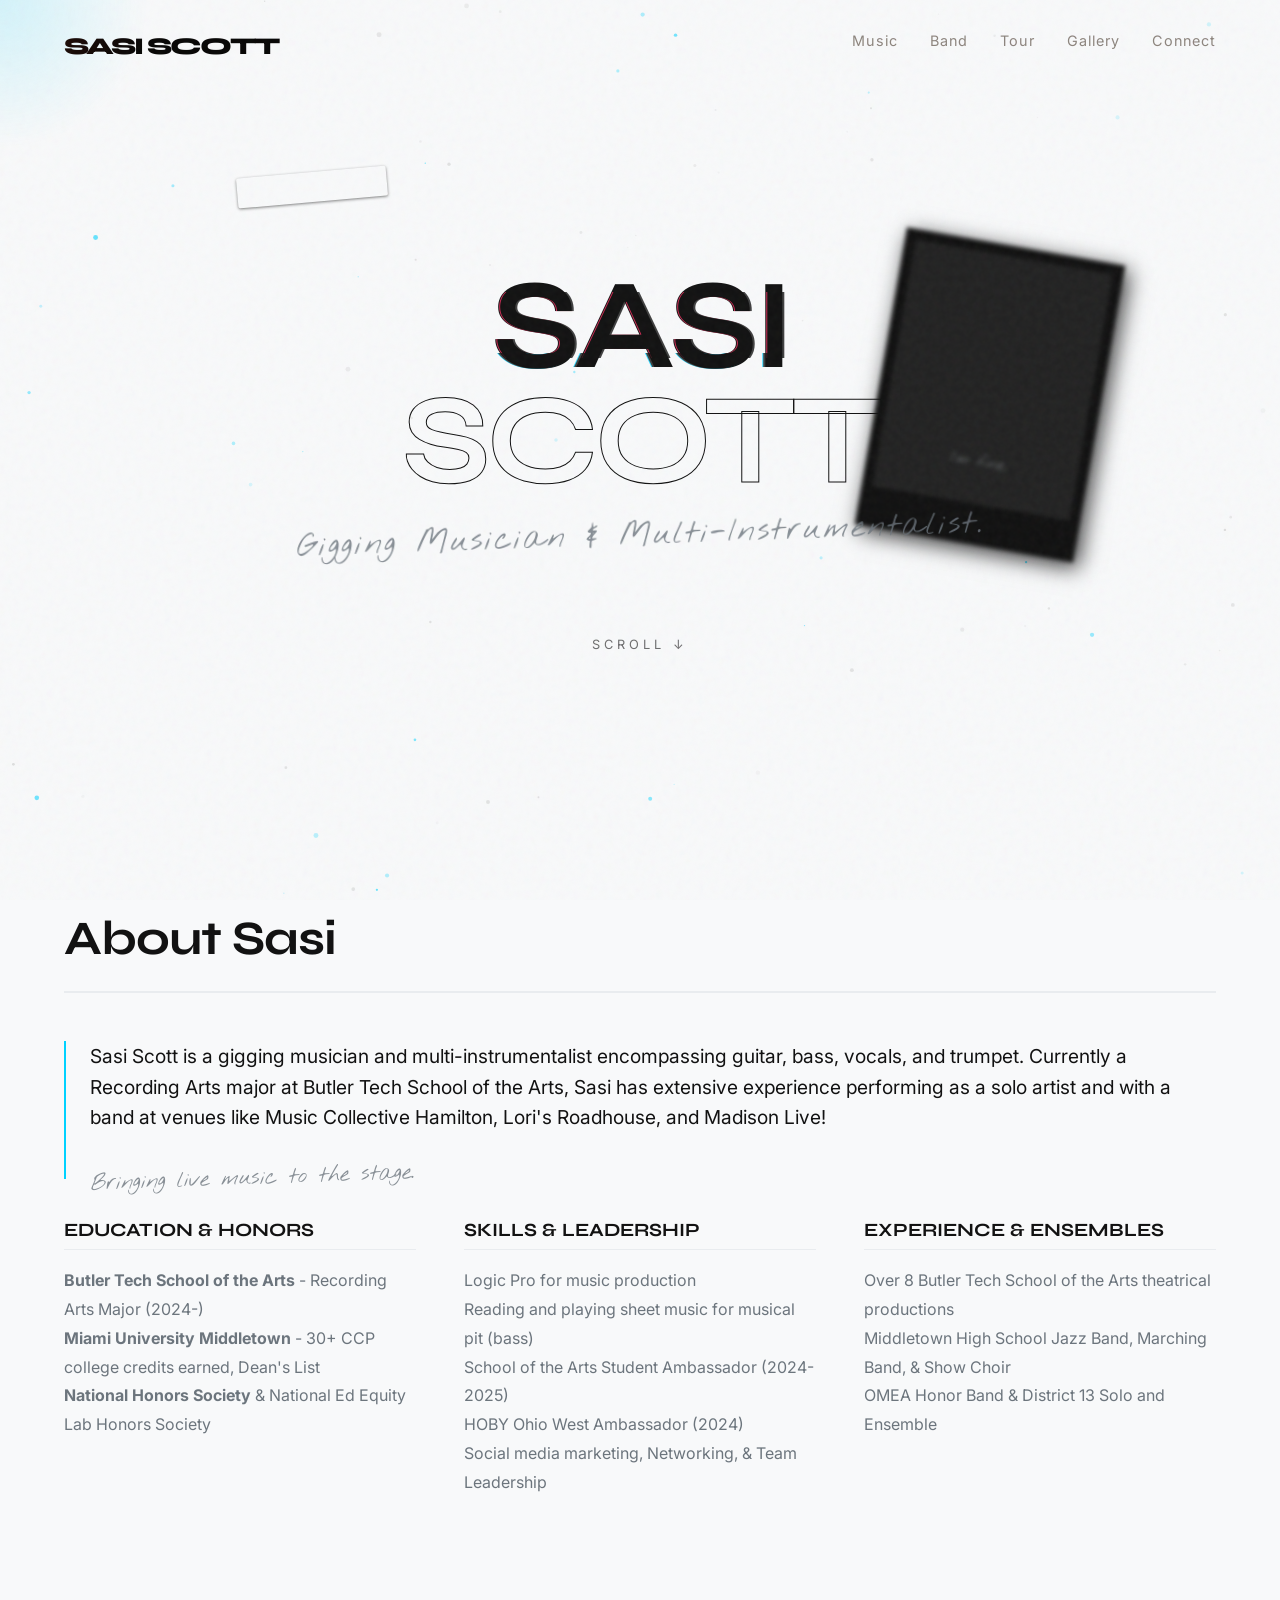
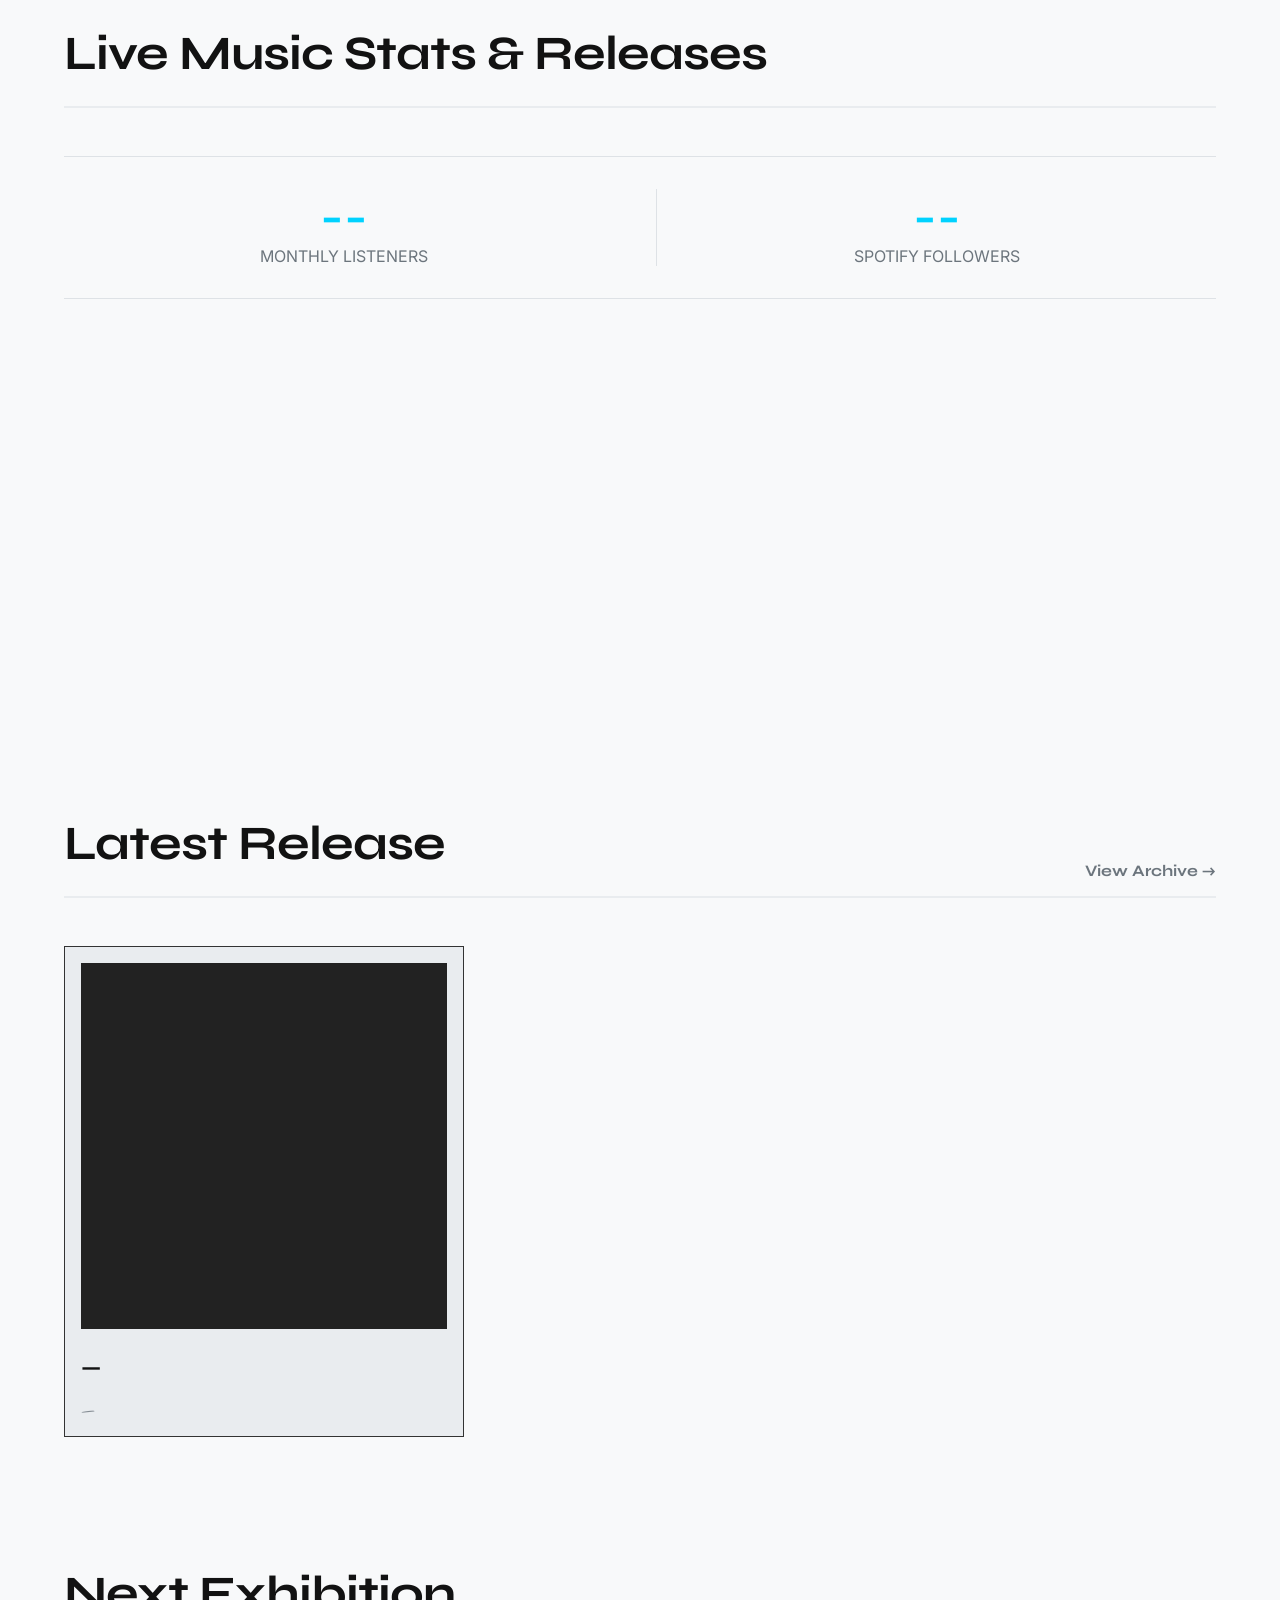
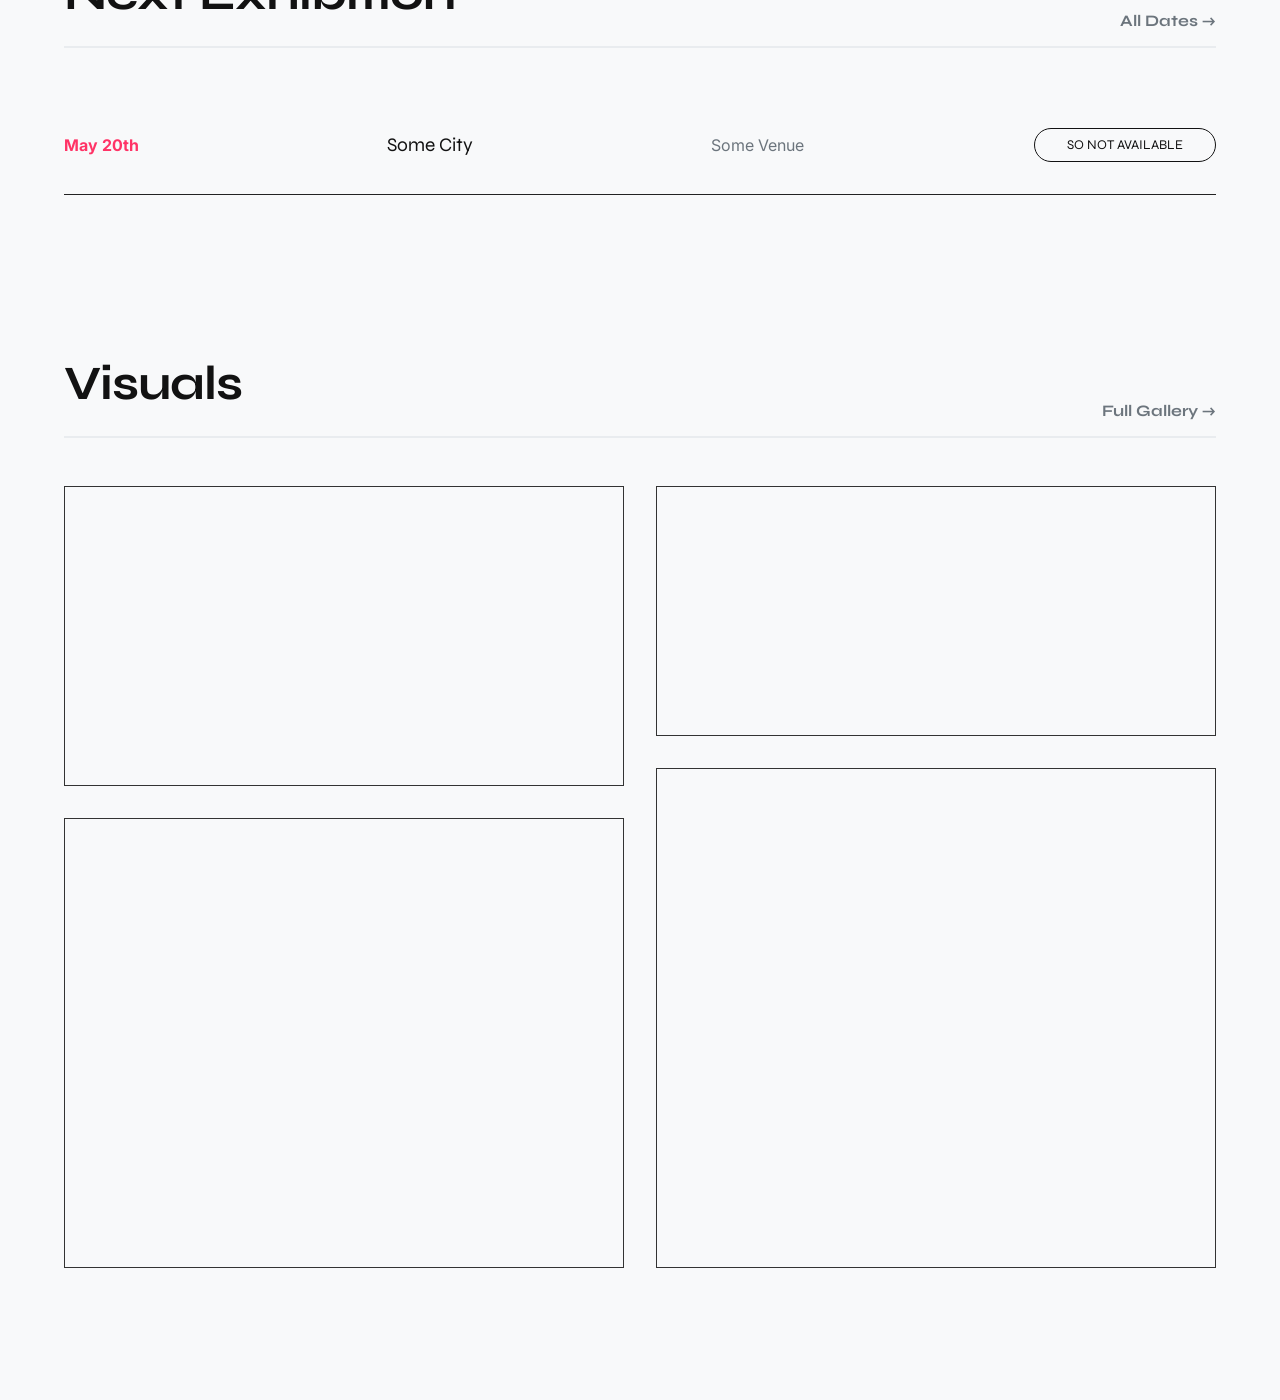
==== commit 8a775632: "Add files via upload" ====
--- a/index.html
+++ b/index.html
@@ -181,24 +181,60 @@
 
         <!-- Band Section -->
         <section id="band" class="view">
-            <div class="scrapbook-container reveal">
-                <h2 class="chaos-title">THE BAND</h2>
-                <div class="exhibit-header" style="position: relative; z-index: 10; margin-top: 5rem;">
-                    <h3>My live band. A separate entity.</h3>
-                    <p>They are family, but the chaos they bring is entirely their own.</p>
-                </div>
-                <div class="scrapbook-item" style="top:30%; left:10%; transform:rotate(-4deg);">
-                    <div class="tape-piece"></div>
-                    <div class="placeholder-img" style="background:#222;">[ Blurred Rehearsal Photo ]</div>
-                    <p class="handwritten">3 AM in London</p>
-                </div>
-                <div class="scrapbook-item" style="top:40%; right:15%; transform:rotate(6deg);">
-                    <div class="tape-piece"></div>
-                    <div class="placeholder-img" style="background:#333;">[ Stage Dive ]</div>
-                    <p class="handwritten">Everything hurts</p>
-                </div>
-            </div>
-        </section>
+            <div class="band-wrap reveal">
+                <div class="exhibit-header" style="margin-bottom: 3rem;">
+                    <h2>GREEN FUZZ</h2>
+                    <p>Band reference chapter — a side universe next to the solo work.</p>
+                </div>
+
+                <div class="band-grid">
+                    <div class="band-card">
+                        <h3>About the band</h3>
+                        <p class="band-copy">
+                            Green Fuzz is the crew Sasi plays with alongside the solo sets. This page is intentionally simple:
+                            the story stays readable, and you can swap in your own photos + details.
+                        </p>
+
+                        <div class="band-links">
+                            <a class="band-link" href="https://greenfuzzband.brrrbrrr.xyz" target="_blank" rel="noopener">
+                                Visit Green Fuzz site →
+                            </a>
+                            <a class="band-link subtle" href="#" onclick="return false;">
+                                Add socials (edit link) →
+                            </a>
+                        </div>
+                    </div>
+
+                    <div class="band-card band-scrapbook">
+                        <h3>Scrapbook</h3>
+                        <p class="band-copy" style="margin-bottom: 1.5rem;">
+                            Replace the placeholders with real images whenever you want.
+                        </p>
+
+                        <div class="band-scrapbook-grid">
+                            <div class="scrapbook-item band-scrapbook-tile">
+                                <div class="tape-piece"></div>
+                                <div class="placeholder-img" style="background:#222;">[ Rehearsal Photo ]</div>
+                                <p class="handwritten">3 AM in London</p>
+                            </div>
+
+                            <div class="scrapbook-item band-scrapbook-tile">
+                                <div class="tape-piece"></div>
+                                <div class="placeholder-img" style="background:#333;">[ Stage Photo ]</div>
+                                <p class="handwritten">Everything hurts</p>
+                            </div>
+
+                            <div class="scrapbook-item band-scrapbook-tile">
+                                <div class="tape-piece"></div>
+                                <div class="placeholder-img" style="background:#1f1f1f;">[ Promo / Poster ]</div>
+                                <p class="handwritten">Green Fuzz energy</p>
+                            </div>
+                        </div>
+                    </div>
+                </div>
+            </div>
+        </section>
+
 
         <!-- Tour Section -->
         <section id="tour" class="view">
--- a/css/style.css
+++ b/css/style.css
@@ -354,46 +354,106 @@
     letter-spacing: -0.5px;
 }
 
-/* Band Scrapbook */
-.scrapbook-container {
-    position: relative;
-    height: 80vh;
-}
-
-.chaos-title {
-    font-family: var(--font-heading);
-    font-size: 6rem;
-    position: absolute;
-    top: 50%;
-    left: 50%;
-    transform: translate(-50%, -50%);
-    opacity: 0.1;
-    white-space: nowrap;
-}
-
+/* Band / Scrapbook */
+.band-wrap {
+    max-width: 1100px;
+    margin: 0 auto;
+}
+
+.band-grid {
+    display: grid;
+    grid-template-columns: 1fr 1.15fr;
+    gap: 3rem;
+    align-items: start;
+}
+
+.band-card {
+    background: rgba(20,20,20,0.65);
+    border: 1px solid #444;
+    padding: 2rem;
+    box-shadow: 0 20px 60px rgba(0,0,0,0.35);
+}
+
+.band-card h3 {
+    font-family: var(--font-heading);
+    font-size: 1.8rem;
+    letter-spacing: -0.5px;
+    margin-bottom: 1rem;
+}
+
+.band-copy {
+    color: var(--silver);
+    font-size: 1.15rem;
+    line-height: 1.75;
+}
+
+.band-links {
+    display: flex;
+    flex-direction: column;
+    gap: 0.9rem;
+    margin-top: 1.5rem;
+}
+
+.band-link {
+    color: var(--accent);
+    text-decoration: none;
+    font-family: var(--font-heading);
+    text-transform: uppercase;
+    letter-spacing: 2px;
+    font-size: 0.9rem;
+    border: 1px solid rgba(0, 210, 255, 0.4);
+    padding: 0.75rem 1rem;
+    border-radius: 10px;
+    transition: transform 0.2s ease, background 0.2s ease;
+}
+
+.band-link:hover {
+    transform: translateY(-2px);
+    background: rgba(0, 210, 255, 0.08);
+}
+
+.band-link.subtle {
+    color: var(--silver);
+    border-color: rgba(108, 117, 125, 0.35);
+}
+
+.band-scrapbook-grid {
+    display: grid;
+    grid-template-columns: repeat(3, minmax(0, 1fr));
+    gap: 1.25rem;
+}
+
+/* Override scrapbook tiles to be normal-flow tiles (not absolute-position cards) */
 .scrapbook-item {
-    position: absolute;
+    position: relative;
     padding: 10px;
     background: rgba(20,20,20,0.9);
     border: 1px solid #444;
     box-shadow: 10px 10px 30px rgba(0,0,0,0.9);
-    transition: z-index 0s, transform 0.3s;
+    transition: transform 0.3s ease;
 }
 
 .scrapbook-item:hover {
-    z-index: 100;
-    transform: scale(1.1) rotate(0deg) !important;
-}
+    transform: scale(1.06) rotate(0deg);
+}
+
+.band-scrapbook-tile {
+    transform: rotate(var(--tile-rot, -1deg));
+}
+
+.band-scrapbook-tile:nth-child(2) { --tile-rot: 1.5deg; }
+.band-scrapbook-tile:nth-child(3) { --tile-rot: -2deg; }
 
 .placeholder-img {
-    width: 250px;
-    height: 300px;
+    width: 100%;
+    height: 190px;
     display: flex;
     align-items: center;
     justify-content: center;
     color: #666;
-    margin-bottom: 1rem;
+    margin-bottom: 0.85rem;
     font-style: italic;
+    background: #222;
 }
 
 .tape-piece {
@@ -407,6 +467,7 @@
     backdrop-filter: blur(2px);
 }
 
+
 /* Journal */
 .diary-layout {
     max-width: 800px;
@@ -606,6 +667,11 @@
 }
 
 /* Responsive */
+@media (max-width: 900px) {
+    .band-grid { grid-template-columns: 1fr; }
+    .band-scrapbook-grid { grid-template-columns: 1fr; }
+}
+
 @media (max-width: 768px) {
     .cinematic-title { font-size: 4rem; }
     nav { flex-direction: column; align-items: center; gap: 1rem; padding: 1rem; }
@@ -613,3 +679,4 @@
     .masonry { column-count: 1; }
     .view { padding: 120px 2rem 4rem 2rem; }
 }
+
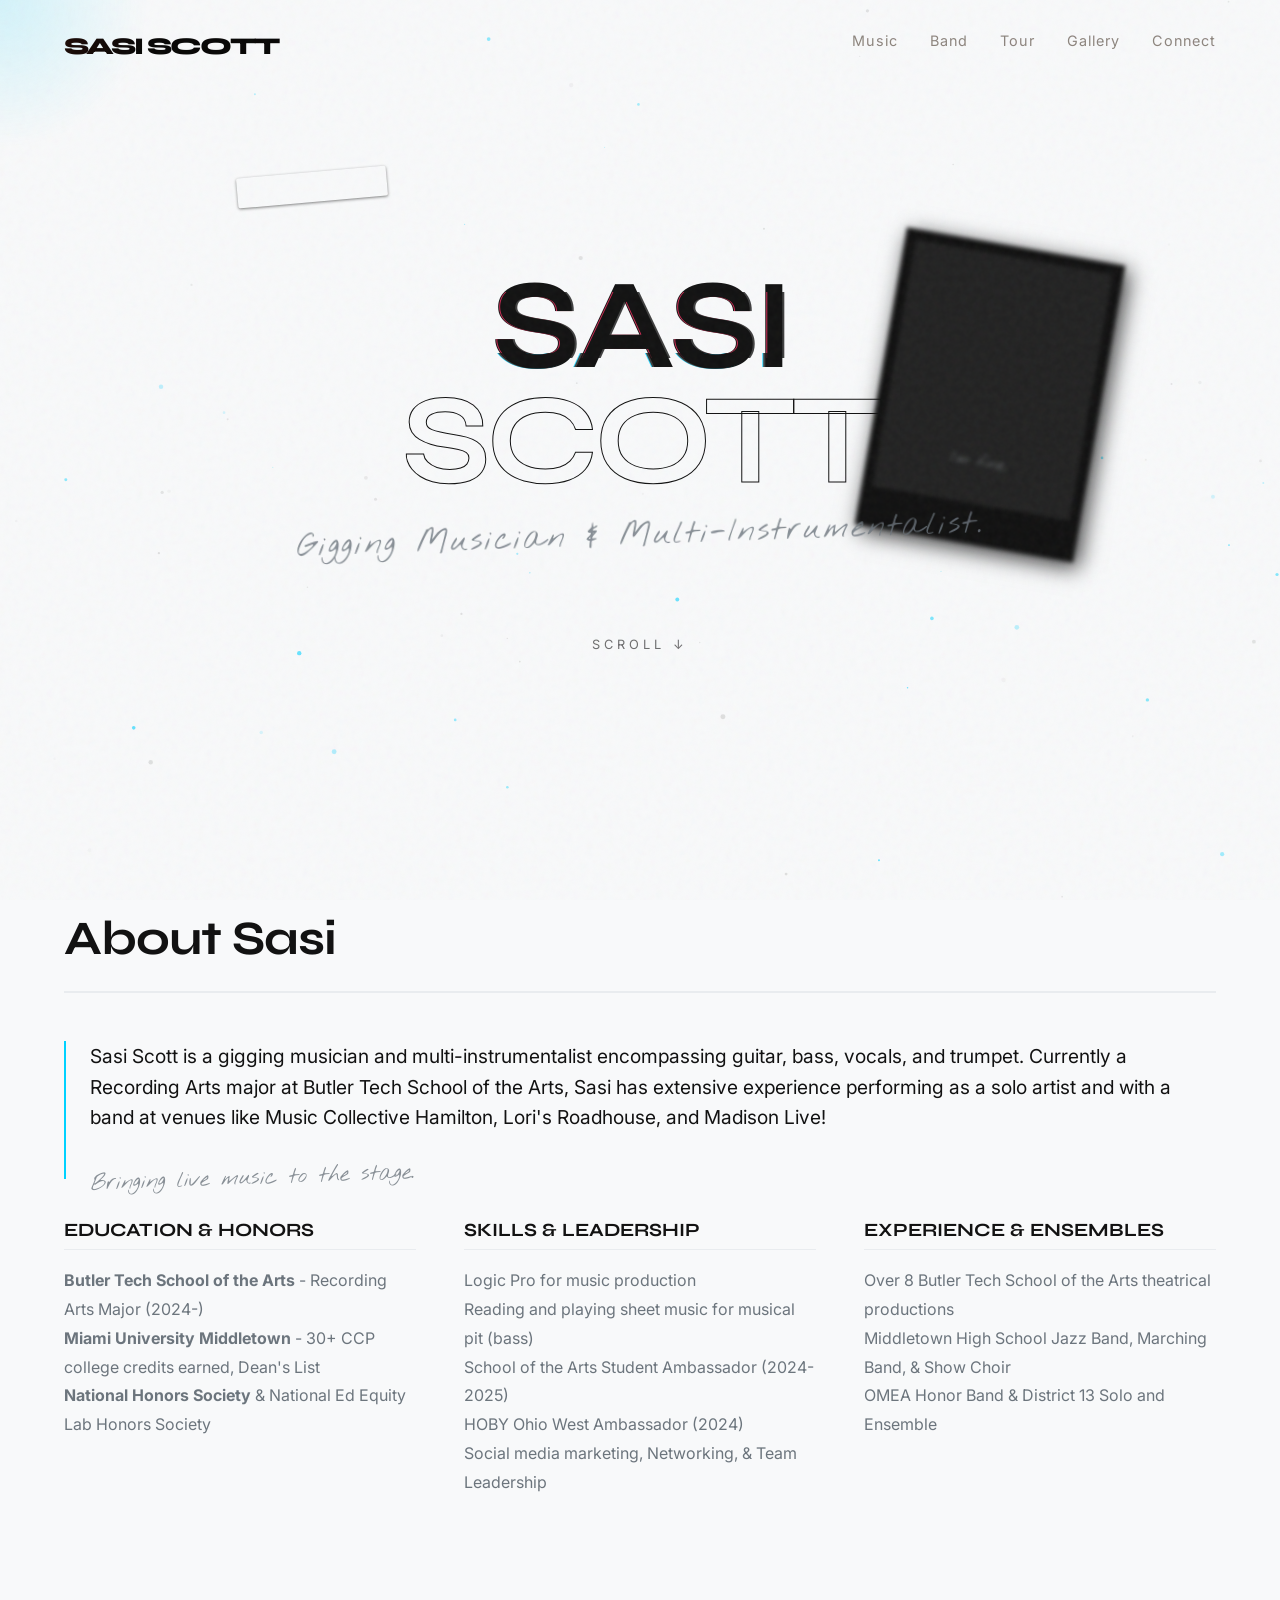
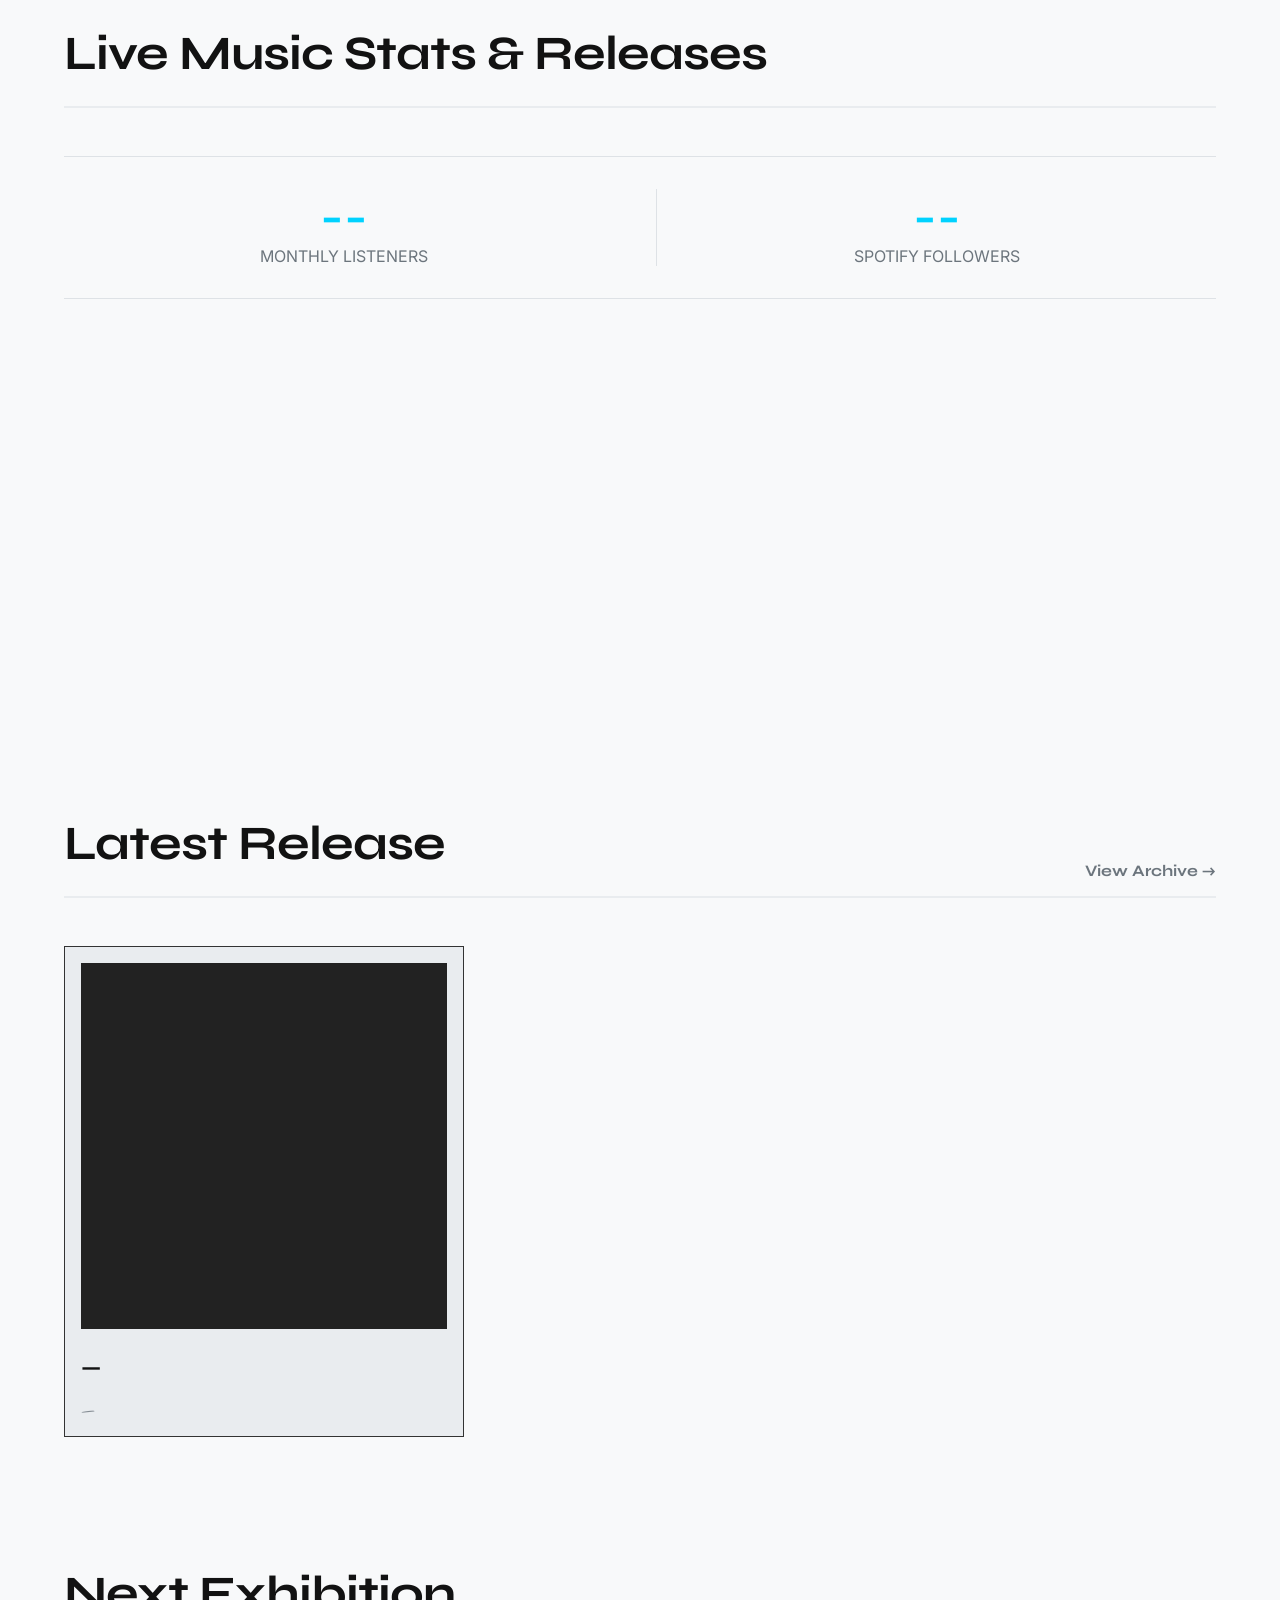
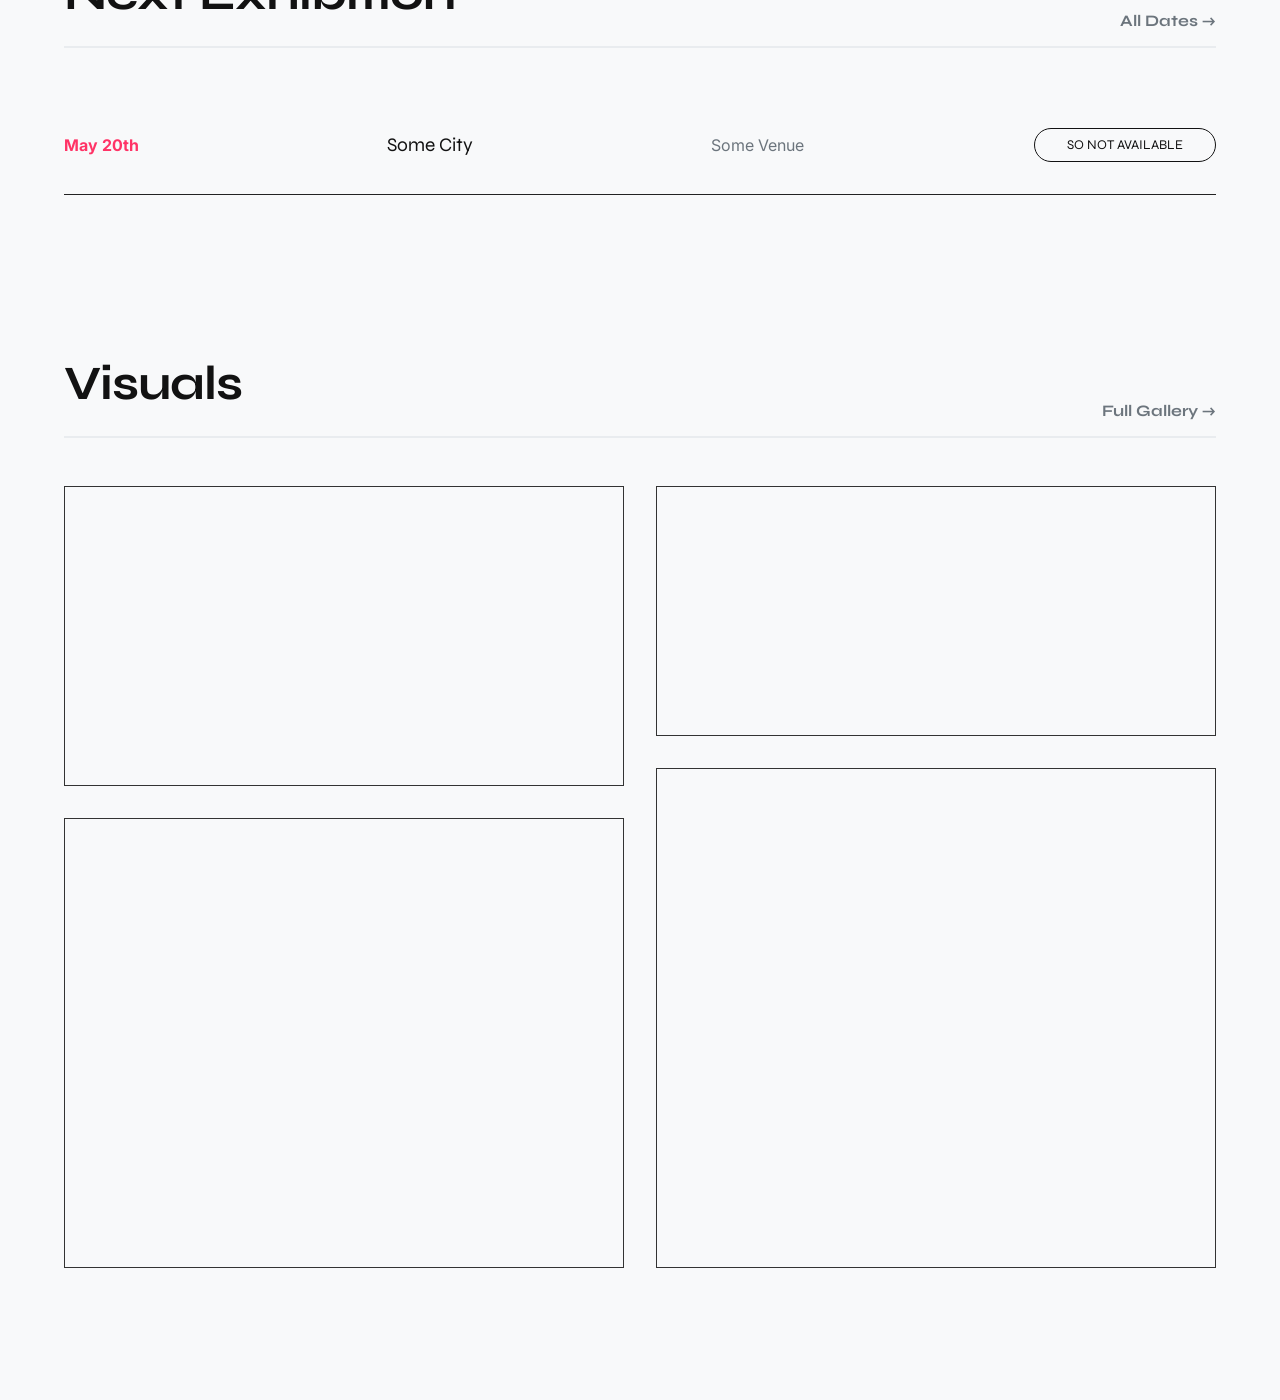
==== commit d8df6dbf: "Add files via upload" ====
--- a/index.html
+++ b/index.html
@@ -182,6 +182,7 @@
         <!-- Band Section -->
         <section id="band" class="view">
             <div class="band-wrap reveal">
+
                 <div class="exhibit-header" style="margin-bottom: 3rem;">
                     <h2>GREEN FUZZ</h2>
                     <p>Band reference chapter — a side universe next to the solo work.</p>
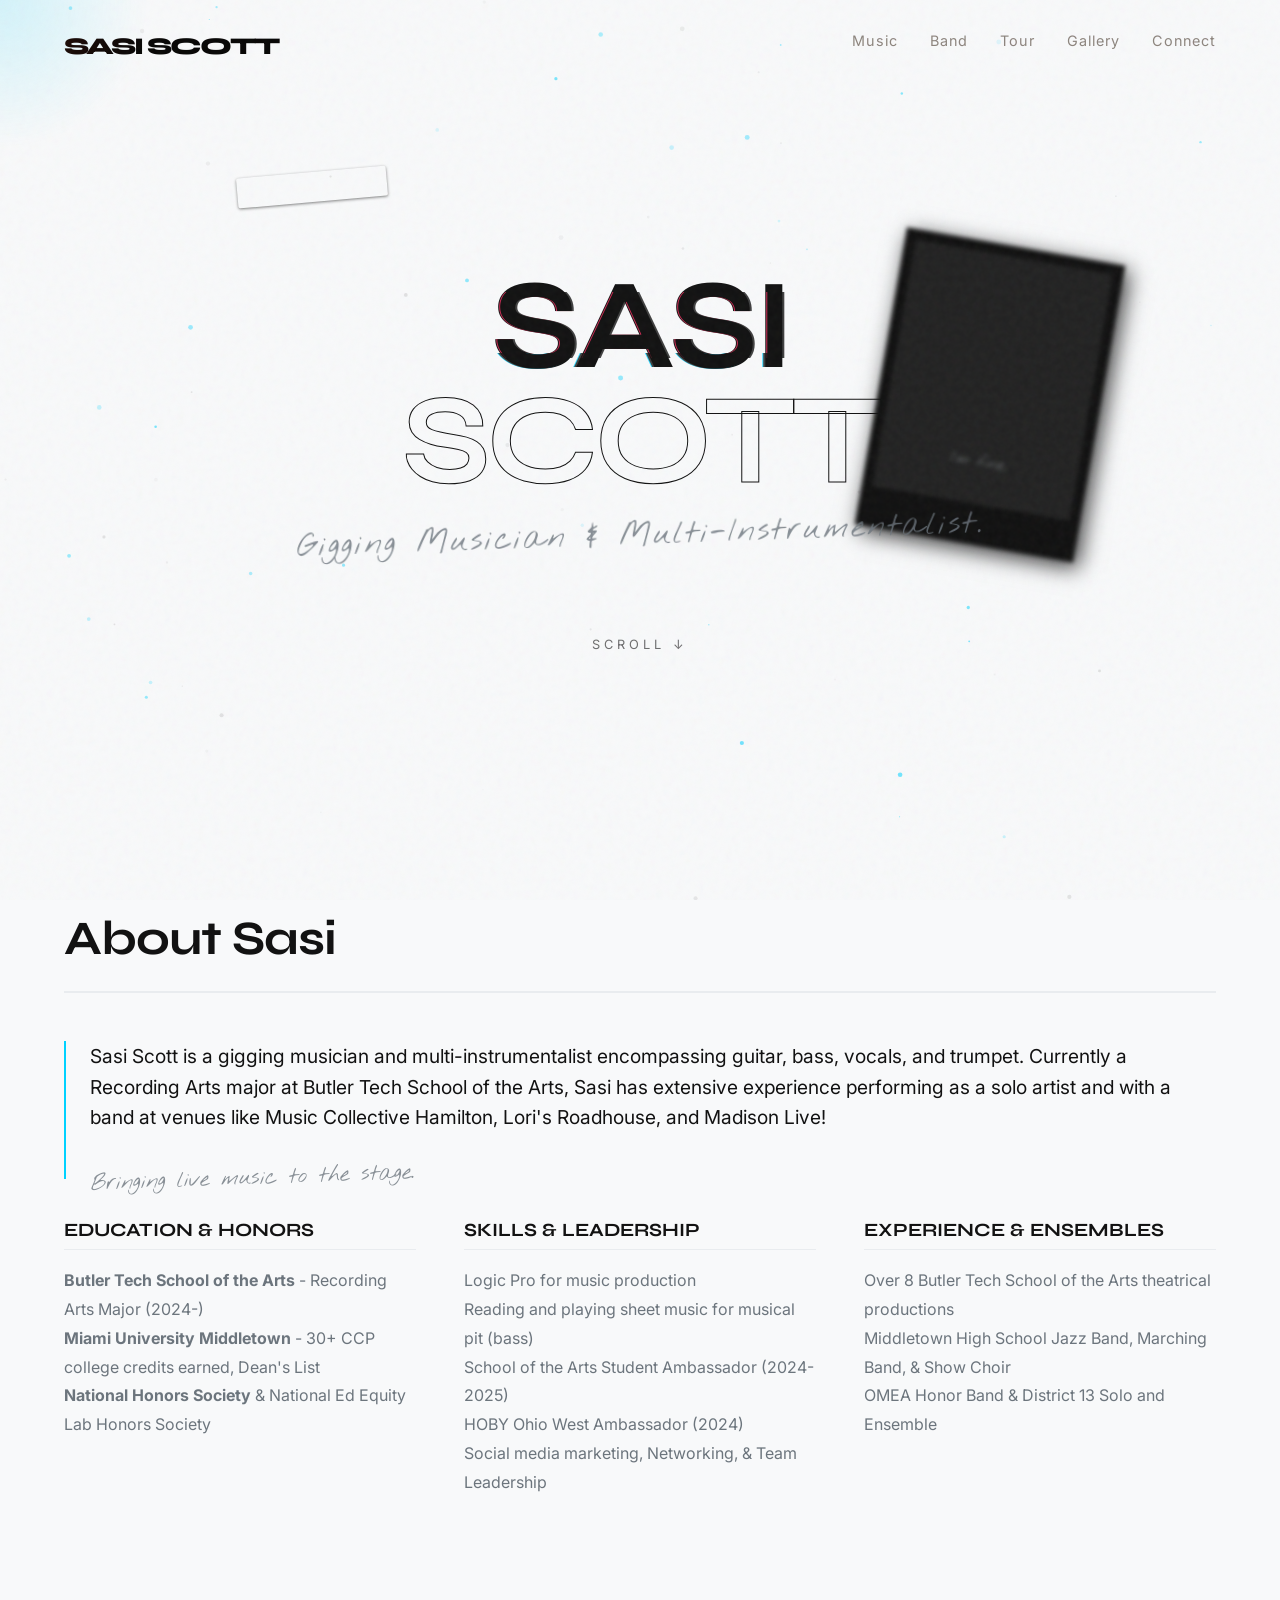
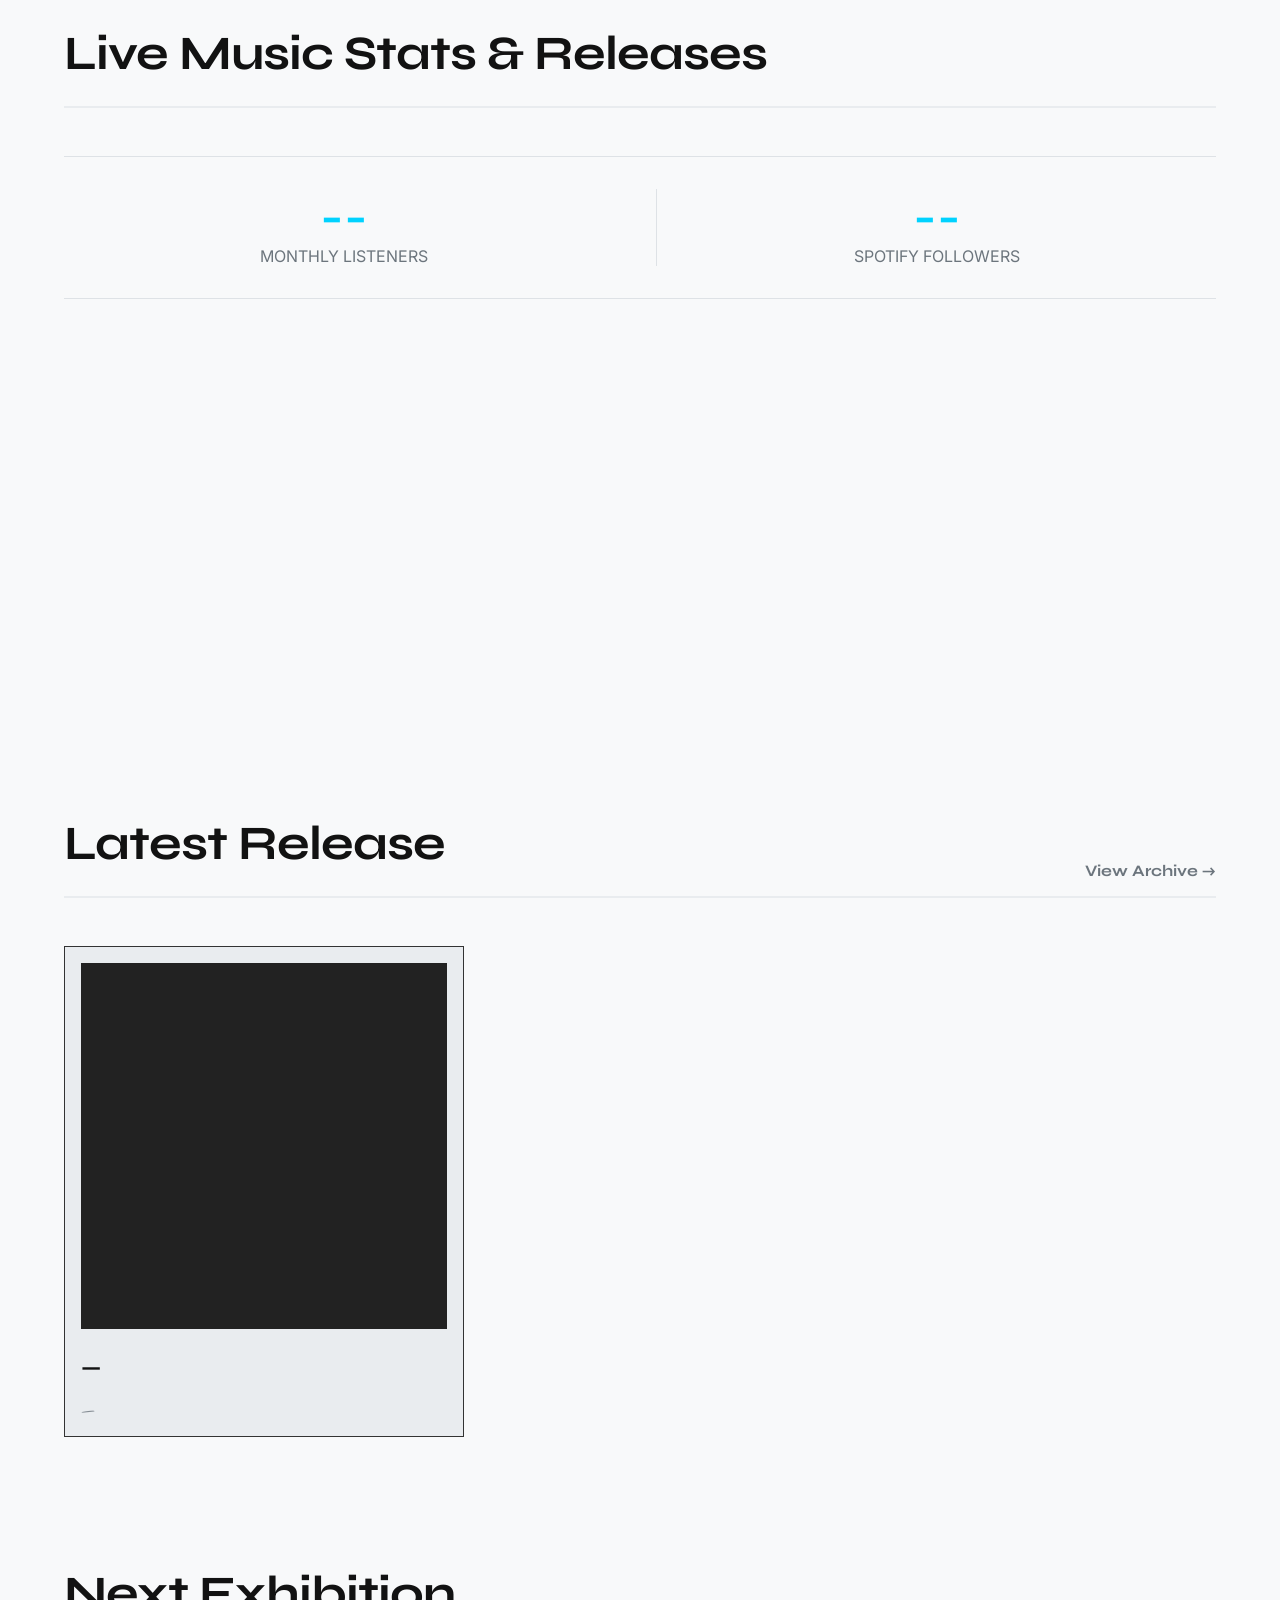
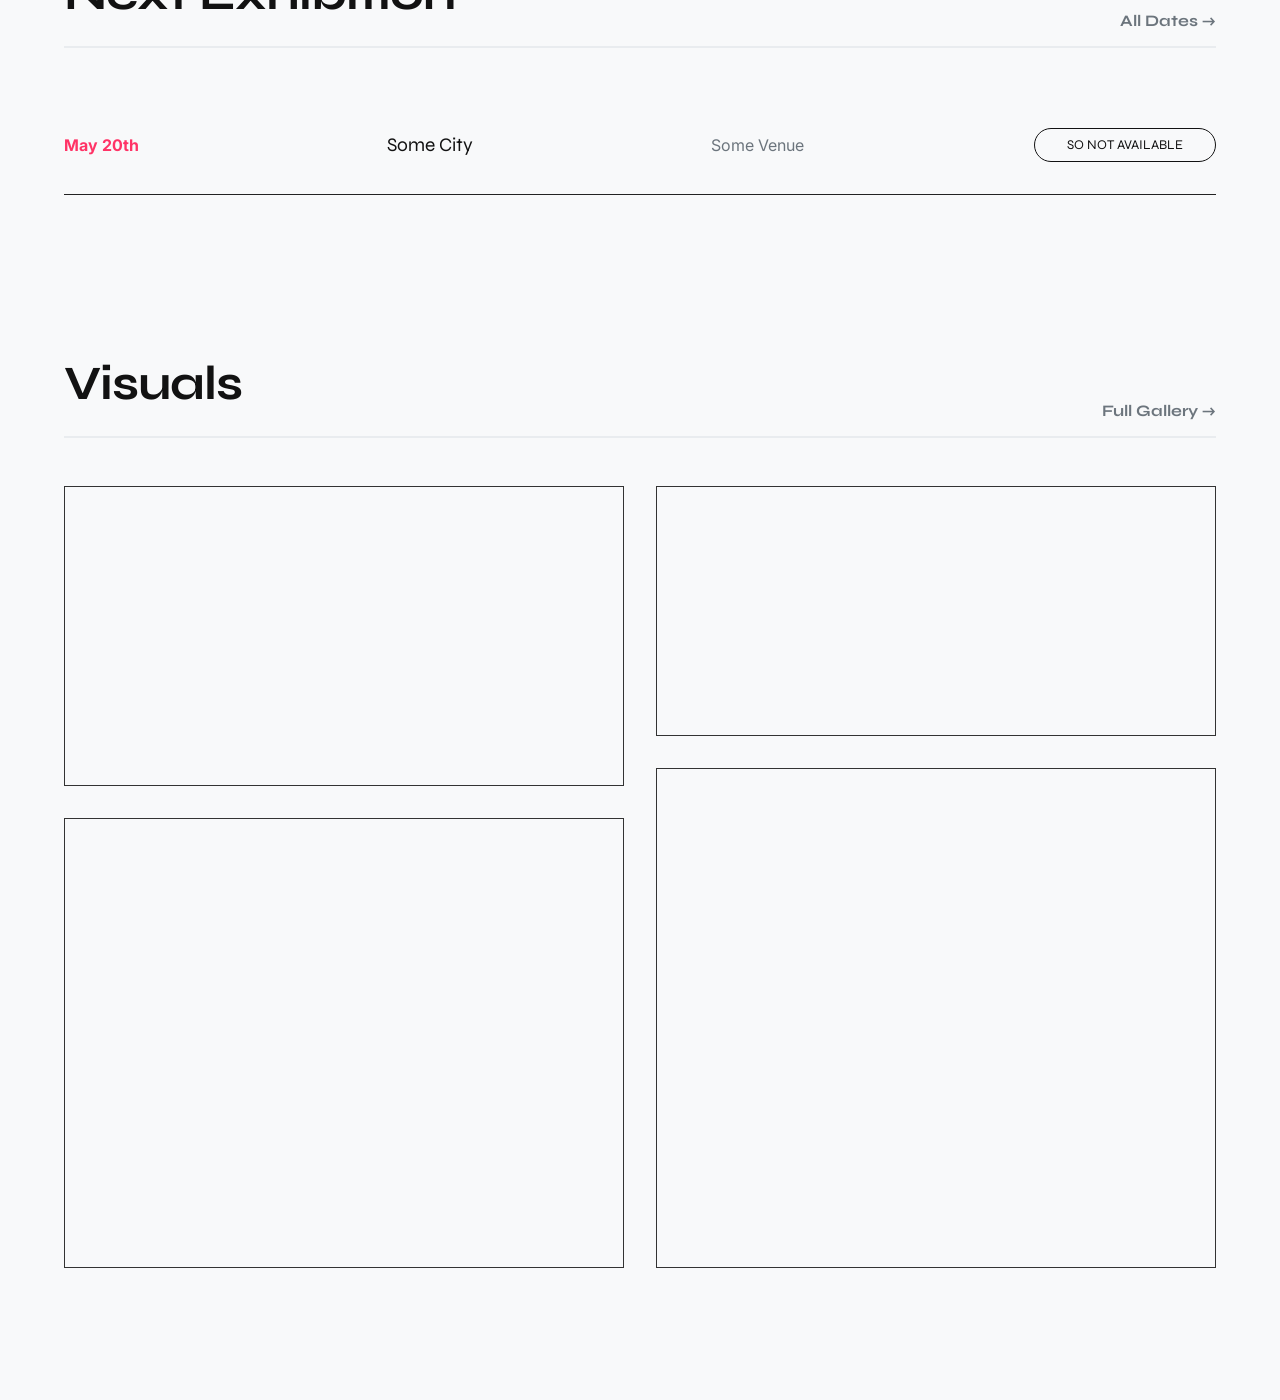
==== commit 10b93b8a: "Add files via upload" ====
--- a/index.html
+++ b/index.html
@@ -23,7 +23,8 @@
         <div class="logo"><a href="#" onclick="navTo('home')">SASI SCOTT</a></div>
         <div class="links">
             <a href="#" onclick="navTo('music')">Music</a>
-            <a href="#" onclick="navTo('band')">Band</a>
+            <a href="https://greenfuzzband.brrrbrrr.xyz/" target="_blank" rel="noopener">Band</a>
+
             <a href="#" onclick="navTo('tour')">Tour</a>
             <a href="#" onclick="navTo('gallery')">Gallery</a>
             <a href="#" onclick="navTo('contact')">Connect</a>
@@ -182,55 +183,21 @@
         <!-- Band Section -->
         <section id="band" class="view">
             <div class="band-wrap reveal">
-
                 <div class="exhibit-header" style="margin-bottom: 3rem;">
                     <h2>GREEN FUZZ</h2>
-                    <p>Band reference chapter — a side universe next to the solo work.</p>
-                </div>
-
-                <div class="band-grid">
-                    <div class="band-card">
-                        <h3>About the band</h3>
-                        <p class="band-copy">
-                            Green Fuzz is the crew Sasi plays with alongside the solo sets. This page is intentionally simple:
-                            the story stays readable, and you can swap in your own photos + details.
+                    <p>Band lives here — opening the official site.</p>
+                </div>
+
+                <div class="band-grid" style="grid-template-columns: 1fr;">
+                    <div class="band-card" style="padding: 2.5rem; text-align: left;">
+                        <h3 style="margin-bottom: 1rem;">Official link</h3>
+                        <p class="band-copy" style="margin-bottom: 1.5rem;">
+                            The Band button in the nav opens this automatically.
                         </p>
 
-                        <div class="band-links">
-                            <a class="band-link" href="https://greenfuzzband.brrrbrrr.xyz" target="_blank" rel="noopener">
-                                Visit Green Fuzz site →
-                            </a>
-                            <a class="band-link subtle" href="#" onclick="return false;">
-                                Add socials (edit link) →
-                            </a>
-                        </div>
-                    </div>
-
-                    <div class="band-card band-scrapbook">
-                        <h3>Scrapbook</h3>
-                        <p class="band-copy" style="margin-bottom: 1.5rem;">
-                            Replace the placeholders with real images whenever you want.
-                        </p>
-
-                        <div class="band-scrapbook-grid">
-                            <div class="scrapbook-item band-scrapbook-tile">
-                                <div class="tape-piece"></div>
-                                <div class="placeholder-img" style="background:#222;">[ Rehearsal Photo ]</div>
-                                <p class="handwritten">3 AM in London</p>
-                            </div>
-
-                            <div class="scrapbook-item band-scrapbook-tile">
-                                <div class="tape-piece"></div>
-                                <div class="placeholder-img" style="background:#333;">[ Stage Photo ]</div>
-                                <p class="handwritten">Everything hurts</p>
-                            </div>
-
-                            <div class="scrapbook-item band-scrapbook-tile">
-                                <div class="tape-piece"></div>
-                                <div class="placeholder-img" style="background:#1f1f1f;">[ Promo / Poster ]</div>
-                                <p class="handwritten">Green Fuzz energy</p>
-                            </div>
-                        </div>
+                        <a class="band-link" href="https://greenfuzzband.brrrbrrr.xyz/" target="_blank" rel="noopener" style="display:inline-block;">
+                            Visit greenfuzzband.brrrbrrr.xyz/ →
+                        </a>
                     </div>
                 </div>
             </div>
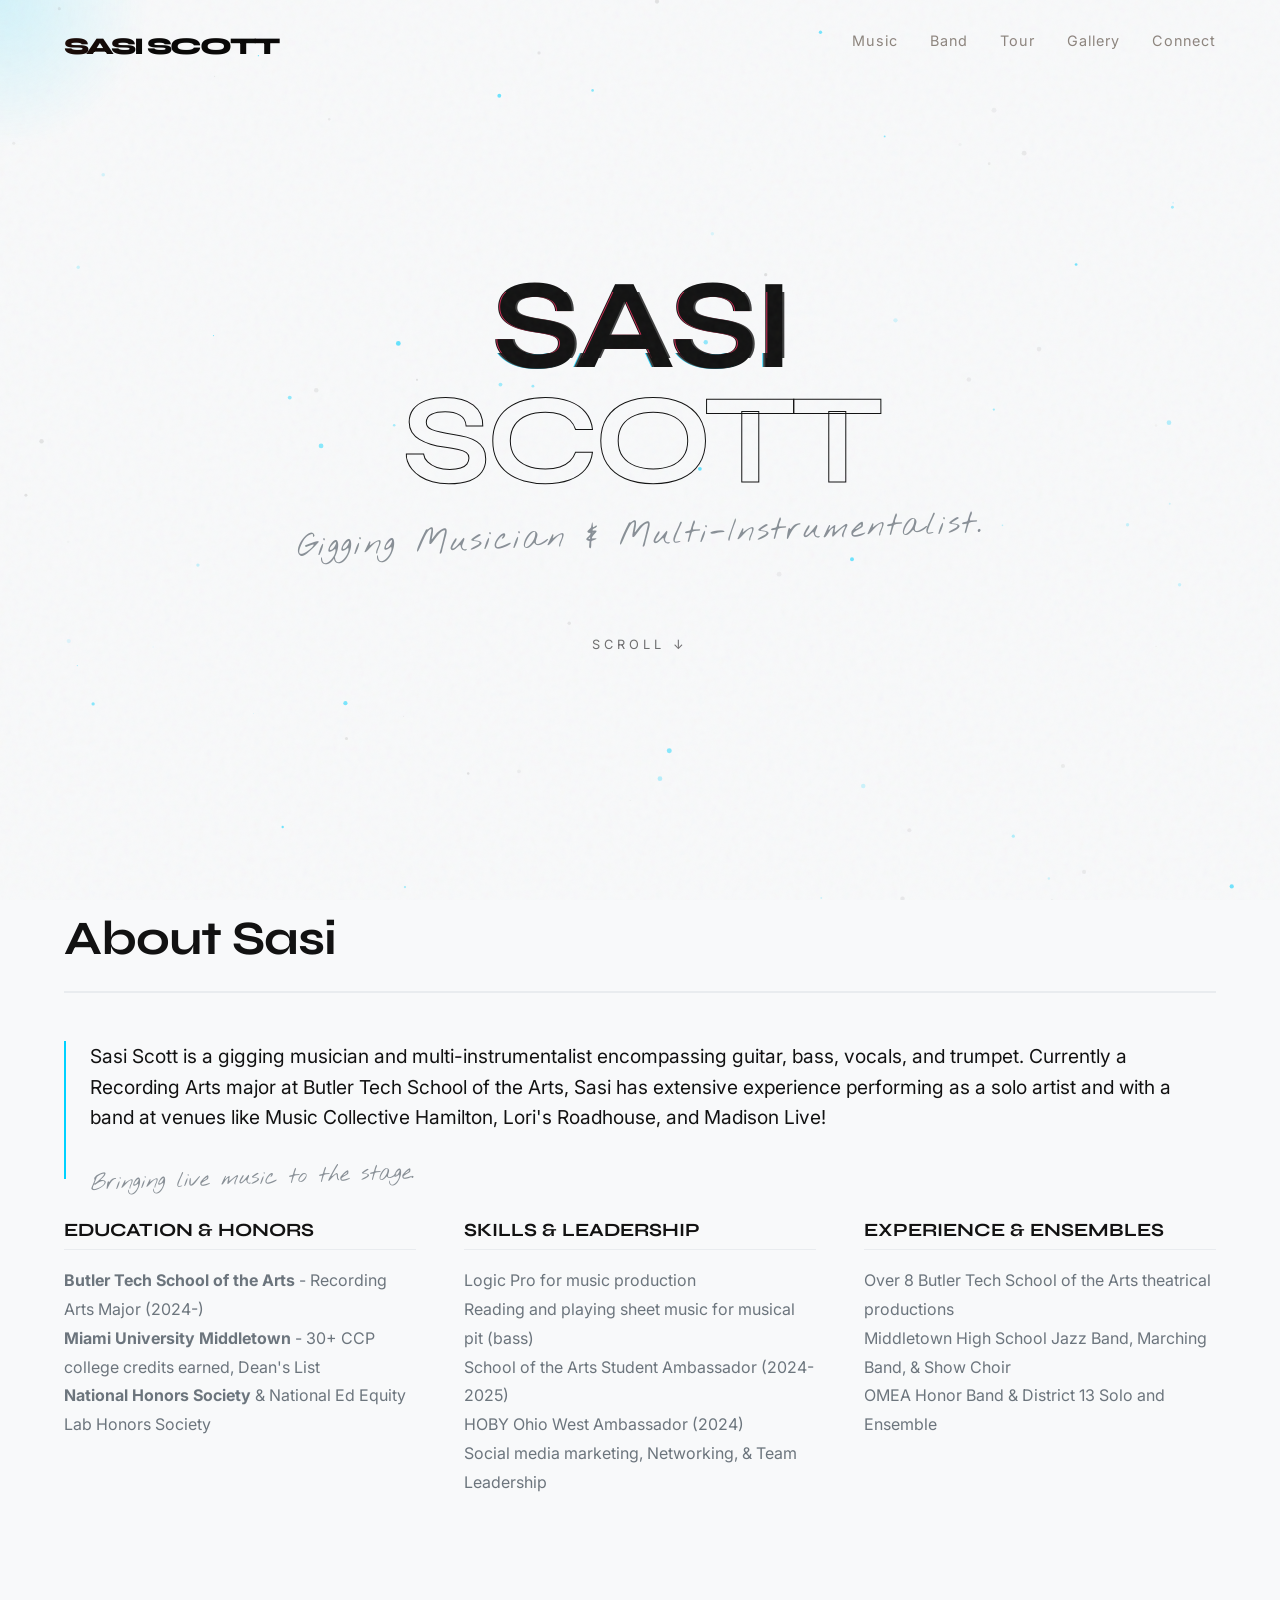
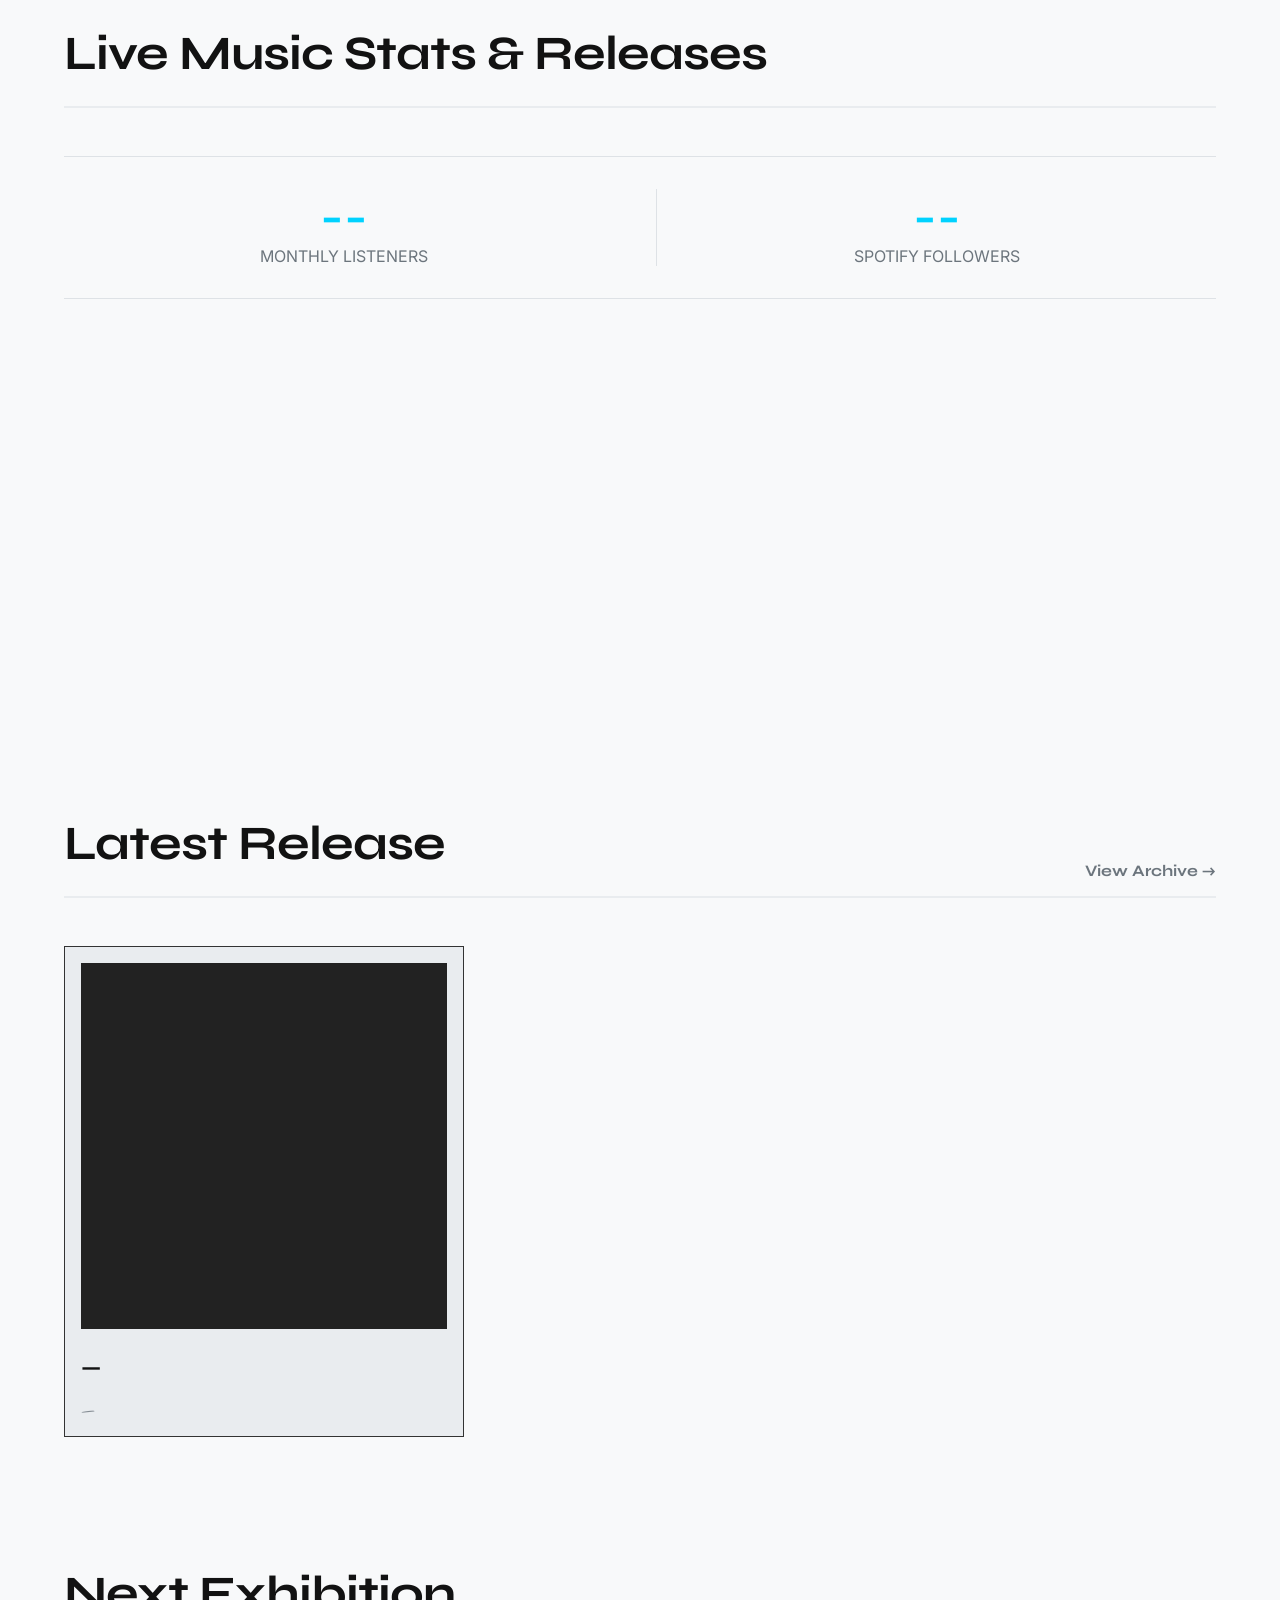
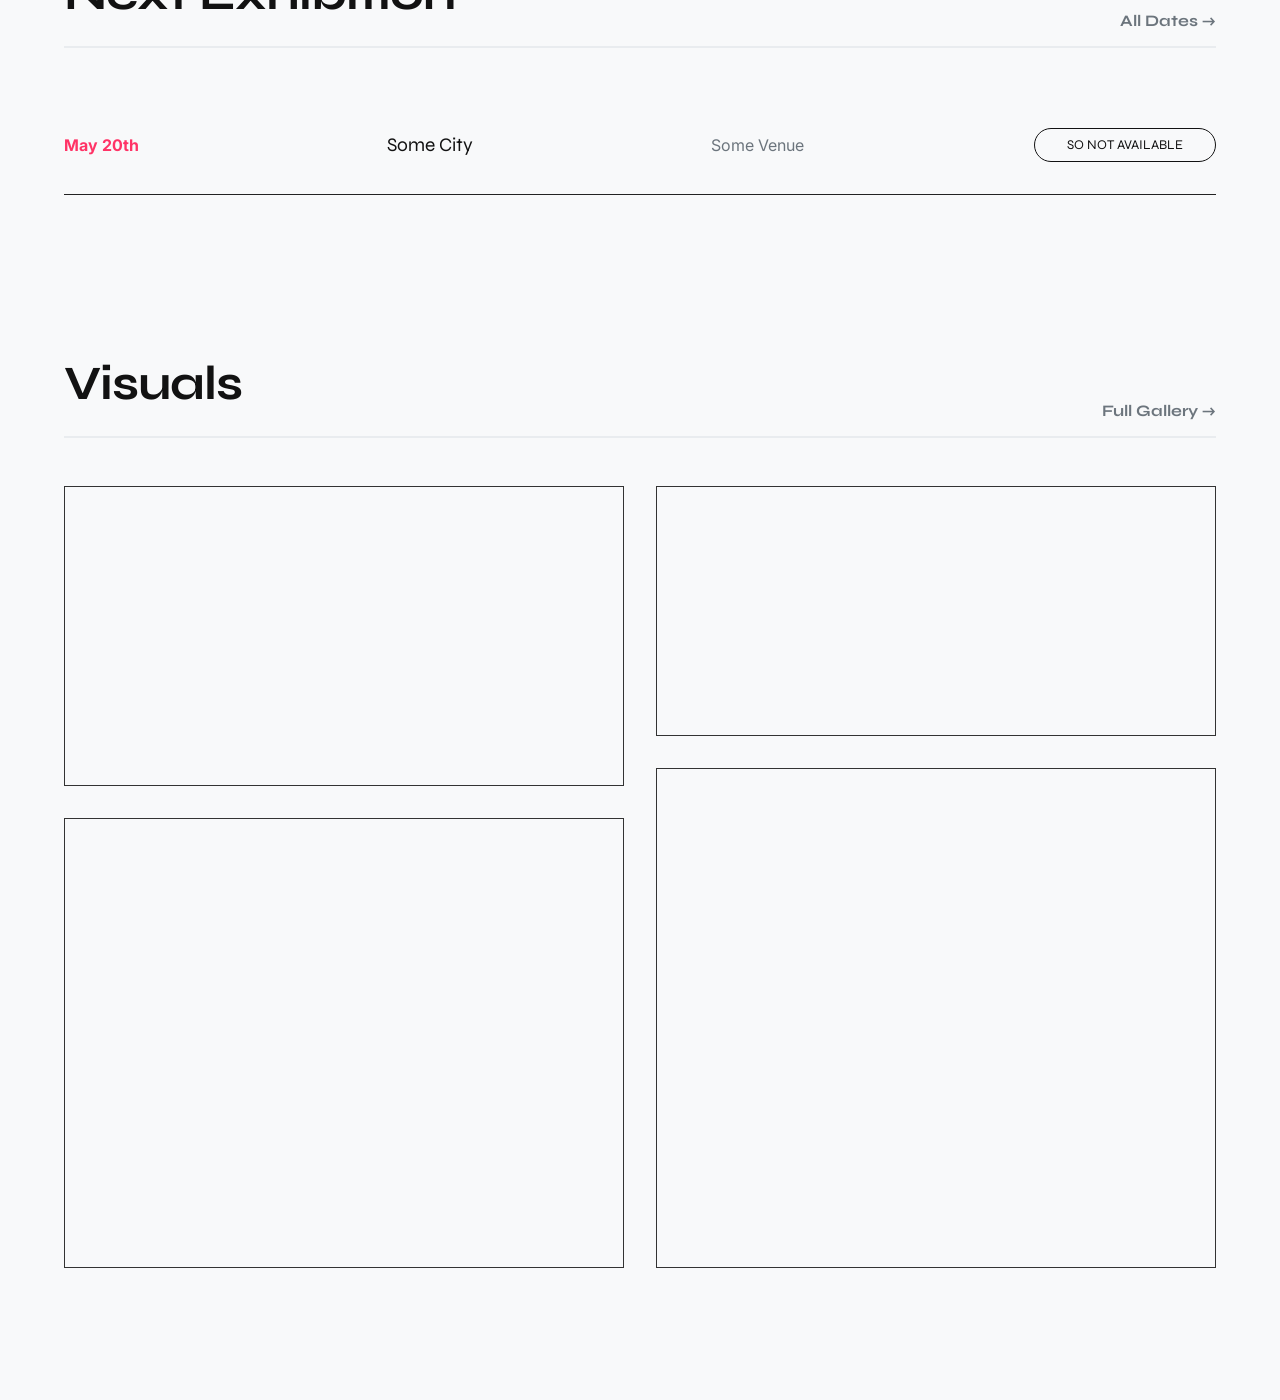
==== commit 0215c880: "Add files via upload" ====
--- a/index.html
+++ b/index.html
@@ -35,10 +35,6 @@
         <!-- Home Section -->
         <section id="home" class="view active">
             <div class="hero-container">
-                <div class="floating-element tape" style="top: 10%; left: 15%; transform: rotate(-5deg);"></div>
-                <div class="floating-element photo blur-effect" style="top: 20%; right: 10%; transform: rotate(10deg);">
-                    <div class="polaroid">I'm fine.</div>
-                </div>
                 <h1 class="cinematic-title">
                     <span class="glitch" data-text="SASI">SASI</span><br>
                     <span class="outline-text">SCOTT</span>
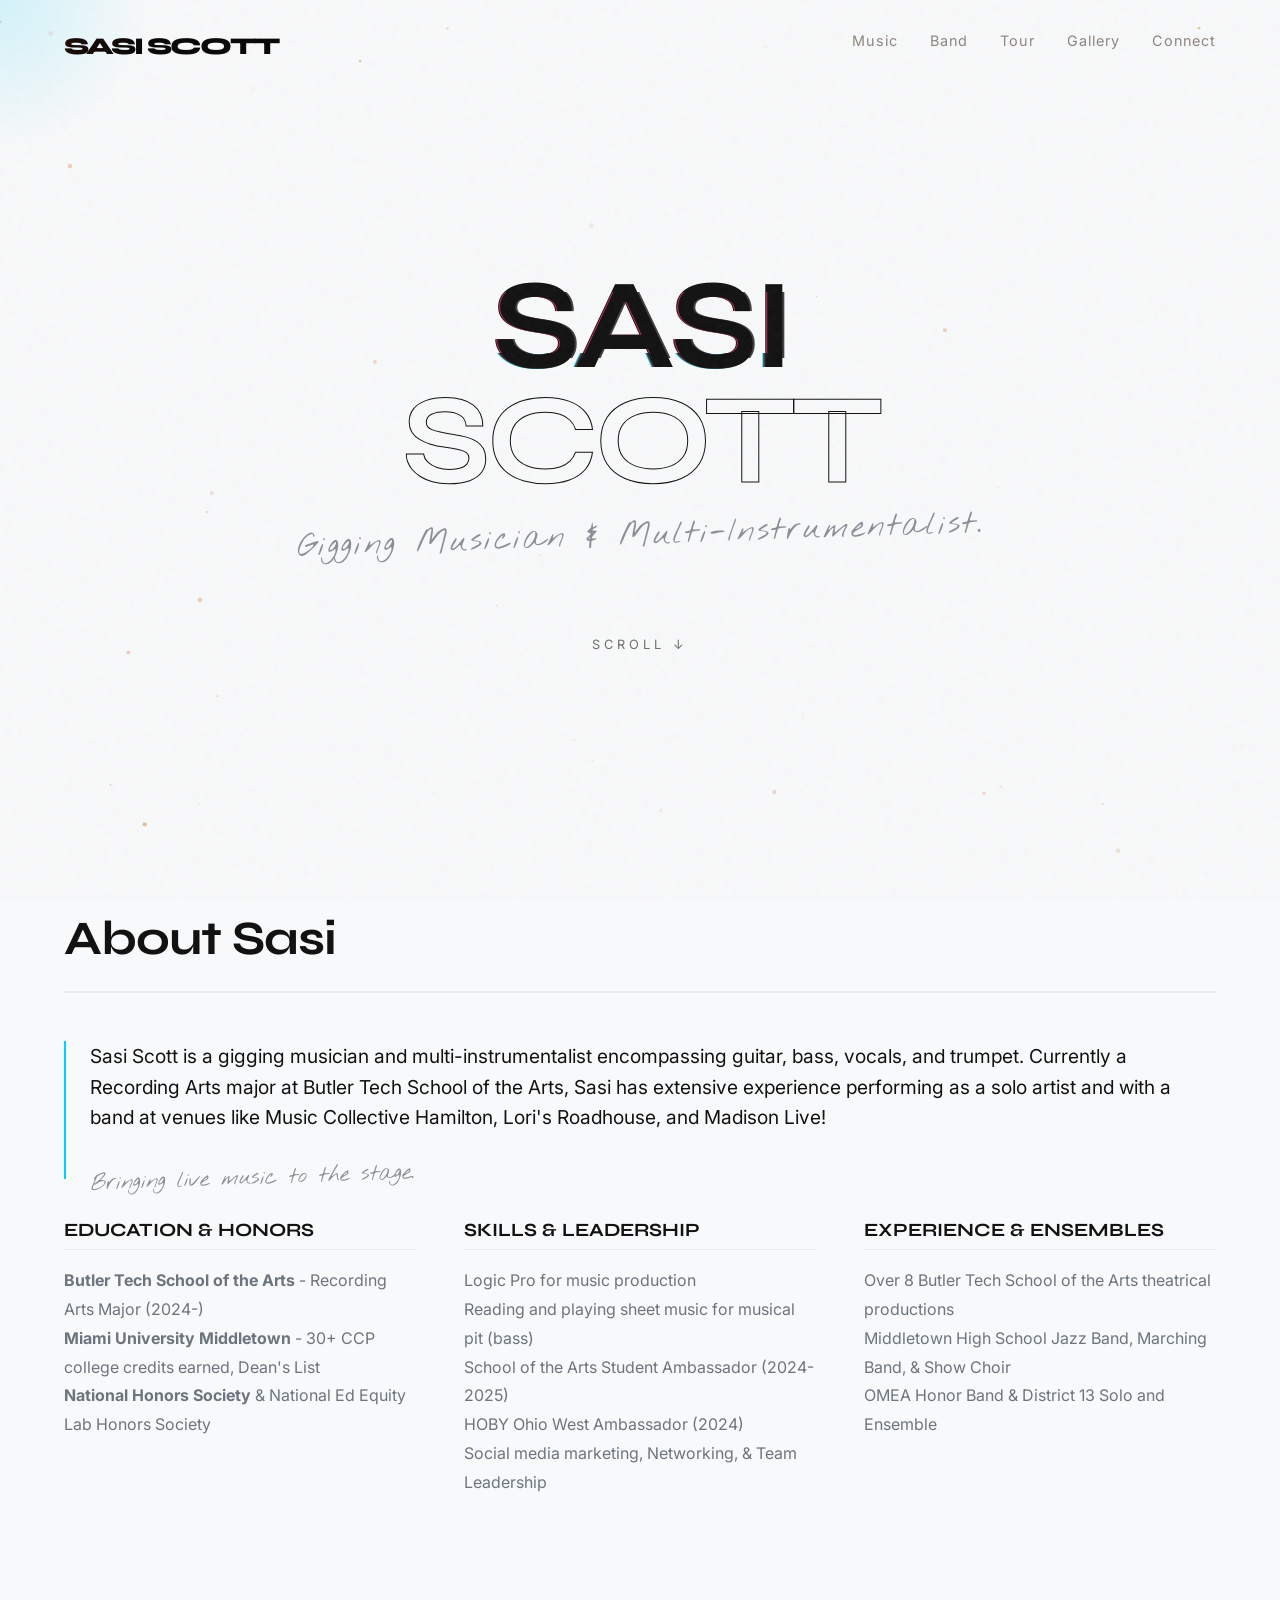
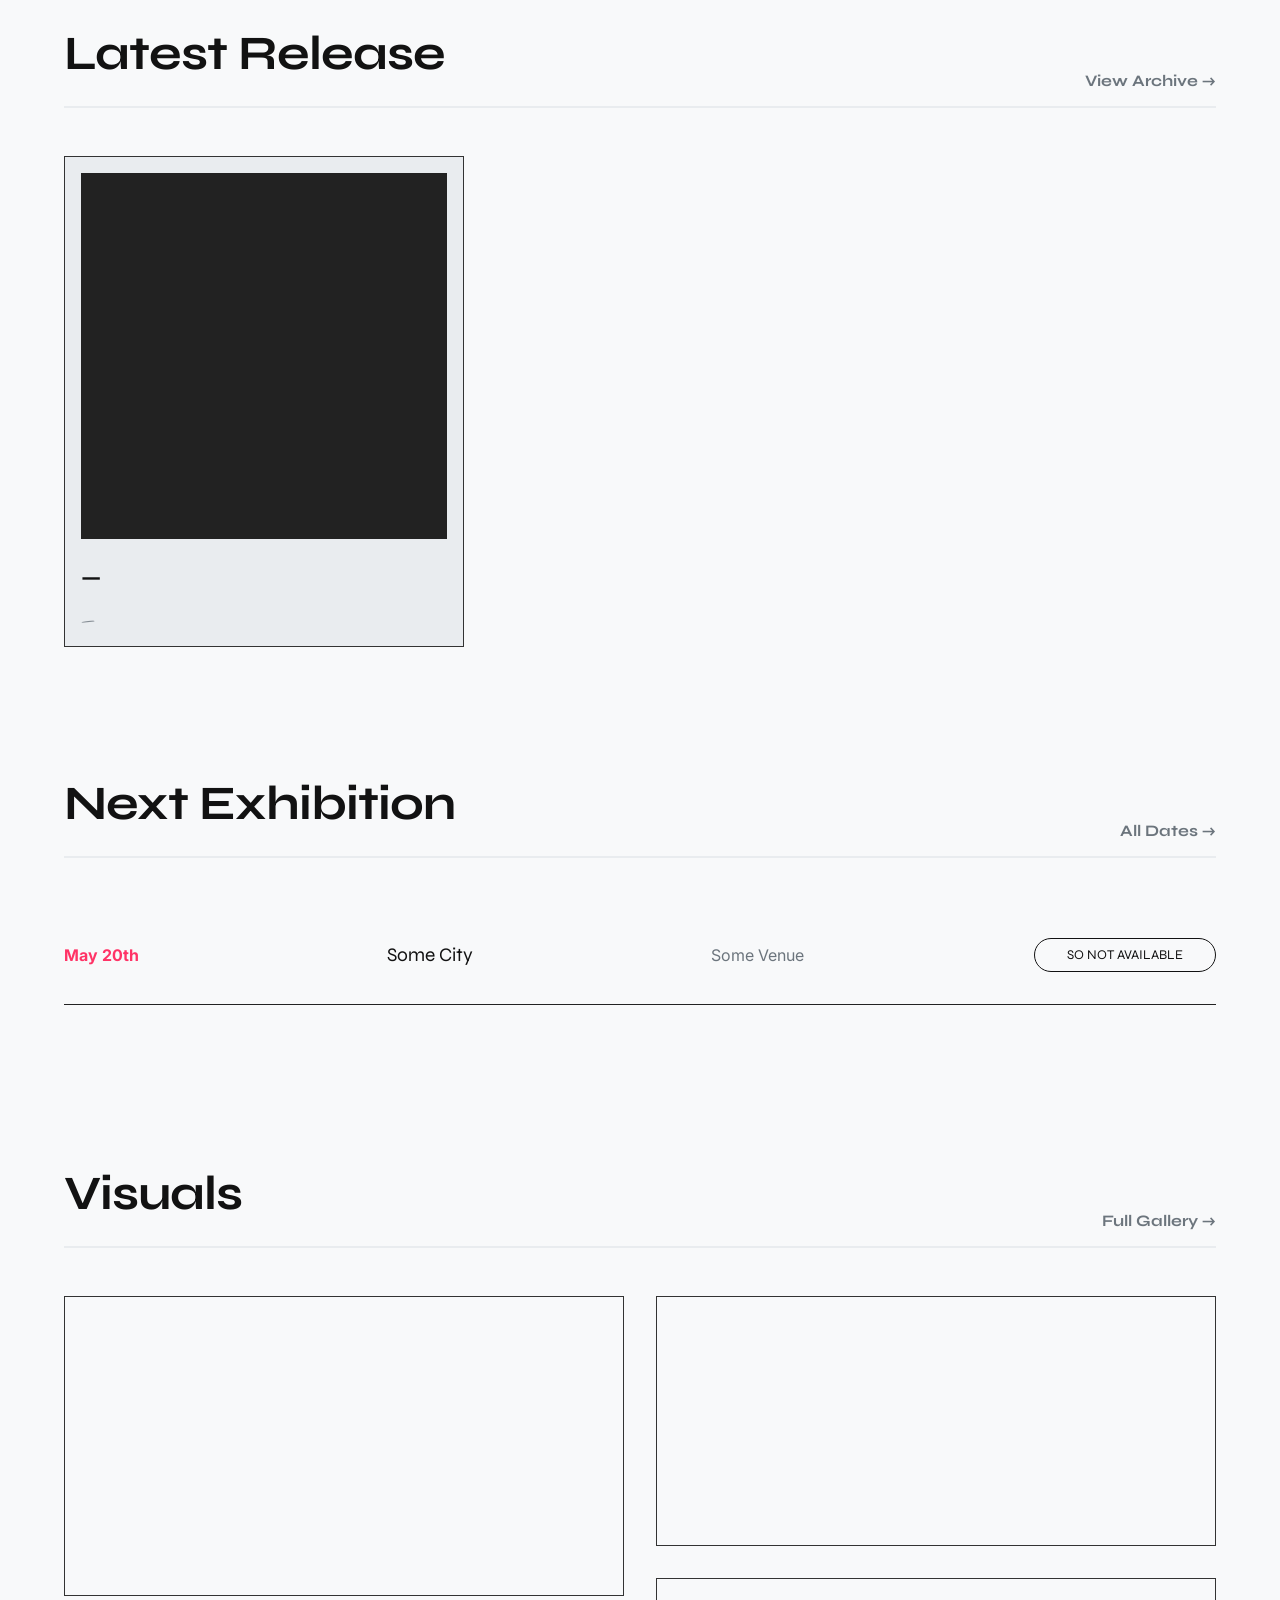
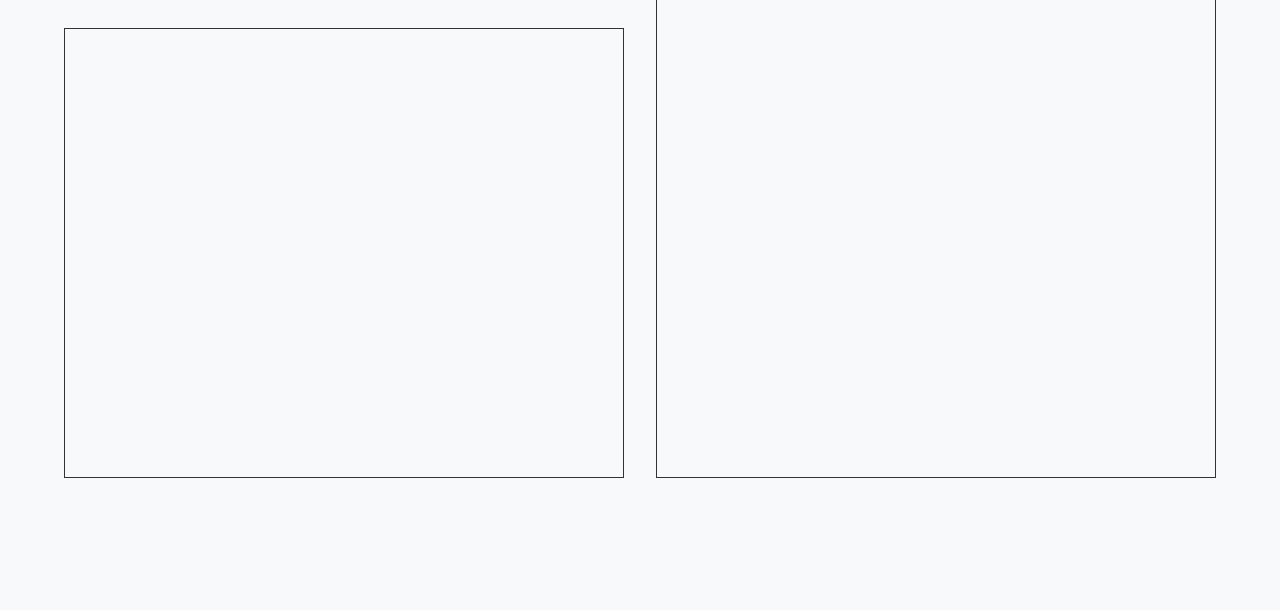
==== commit af785ffa: "Add files via upload" ====
--- a/index.html
+++ b/index.html
@@ -99,30 +99,6 @@
                     </div>
                 </div>
 
-                <!-- Music Stats & Spotify -->
-                <div class="summary-block reveal">
-                    <div class="exhibit-header">
-                        <h2>Live Music Stats & Releases</h2>
-                    </div>
-                    
-                    <!-- Live Stats Container fetched from Netlify Function -->
-                    <div id="spotify-live-stats" class="stats-grid" style="display: grid; grid-template-columns: repeat(2, 1fr); gap: 2rem; text-align: center; border-top: 1px solid var(--washed-blue); border-bottom: 1px solid var(--washed-blue); padding: 2rem 0; margin-bottom: 2rem;">
-                        <div>
-                            <h3 id="stat-listeners" style="font-size: 3rem; font-family: var(--font-heading); color: var(--accent);">--</h3>
-                            <p style="color: var(--silver); text-transform: uppercase;">Monthly Listeners</p>
-                        </div>
-                        <div style="border-left: 1px solid var(--washed-blue);">
-                            <h3 id="stat-followers" style="font-size: 3rem; font-family: var(--font-heading); color: var(--accent);">--</h3>
-                            <p style="color: var(--silver); text-transform: uppercase;">Spotify Followers</p>
-                        </div>
-                    </div>
-
-                    <!-- Auto-updating Spotify element -->
-                    <div style="text-align: center;">
-                        <iframe src="https://open.spotify.com/embed/artist/3WTWf9VjFi4QbSoHV52VGJ" width="100%" height="352" frameBorder="0" allowfullscreen="" allow="autoplay; clipboard-write; encrypted-media; fullscreen; picture-in-picture"></iframe>
-                    </div>
-                </div>
-
                 <!-- Music Teaser -->
                 <div class="summary-block reveal">
                     <div class="exhibit-header">
--- a/css/style.css
+++ b/css/style.css
@@ -678,5 +678,46 @@
     .tour-date { flex-direction: column; gap: 1rem; text-align: center; }
     .masonry { column-count: 1; }
     .view { padding: 120px 2rem 4rem 2rem; }
-}
-
+    .contact-grid { grid-template-columns: 1fr; gap: 2rem; }
+    .minimal-form input, .minimal-form textarea { padding: 0.75rem 0; min-height: 44px; }
+    .tix-btn { padding: 0.75rem 1.5rem; min-height: 44px; }
+    .band-link { padding: 1rem 1.5rem; min-height: 44px; }
+}
+
+@media (max-width: 480px) {
+    #grain-overlay { 
+        opacity: 0.02; 
+        background-attachment: fixed; 
+    }
+    .cinematic-title { font-size: 2.5rem; }
+    .outline-text { font-size: 2.5rem; }
+    h1 { font-size: 2rem; }
+    h2 { font-size: 1.5rem; }
+    h3 { font-size: 1.2rem; }
+    nav { padding: 0.75rem; }
+    nav .logo { font-size: 1rem; }
+    nav .links { gap: 0.5rem; font-size: 0.9rem; }
+    .view { padding: 100px 1.5rem 2rem 1.5rem; }
+    .hero-container { padding-top: 2rem; }
+    .cta-scroll { font-size: 0.9rem; }
+    .contact-grid { grid-template-columns: 1fr; gap: 1.5rem; }
+    .contact-container { padding-top: 2rem; }
+    .minimal-form { gap: 1rem; }
+    .minimal-form input, .minimal-form textarea { padding: 0.75rem 0; min-height: 48px; font-size: 16px; }
+    .tix-btn { padding: 0.75rem 1rem; min-height: 48px; font-size: 0.85rem; }
+    .band-link { padding: 1rem 1rem; min-height: 48px; font-size: 0.85rem; }
+    .band-link-big { padding: 1rem 1rem; min-height: 48px; }
+    .band-hero-grid { flex-direction: column; gap: 2rem; }
+    .band-hero-left { font-size: 1.5rem; }
+    .band-hero-right { font-size: 1rem; }
+    .band-gv-vertical, .band-gv-horizontal { font-size: 2rem; }
+    .band-marquee-strip { font-size: 0.85rem; }
+    .band-scrapbook-grid { gap: 1rem; }
+    .placeholder-img { height: 150px; }
+    .diary-page { padding: 2rem; }
+    .masonry { column-count: 1; column-gap: 1rem; }
+    .masonry-item { margin-bottom: 1rem; }
+    .tour-list { padding: 0; }
+    .tour-date { padding: 1.5rem 0; }
+}
+
